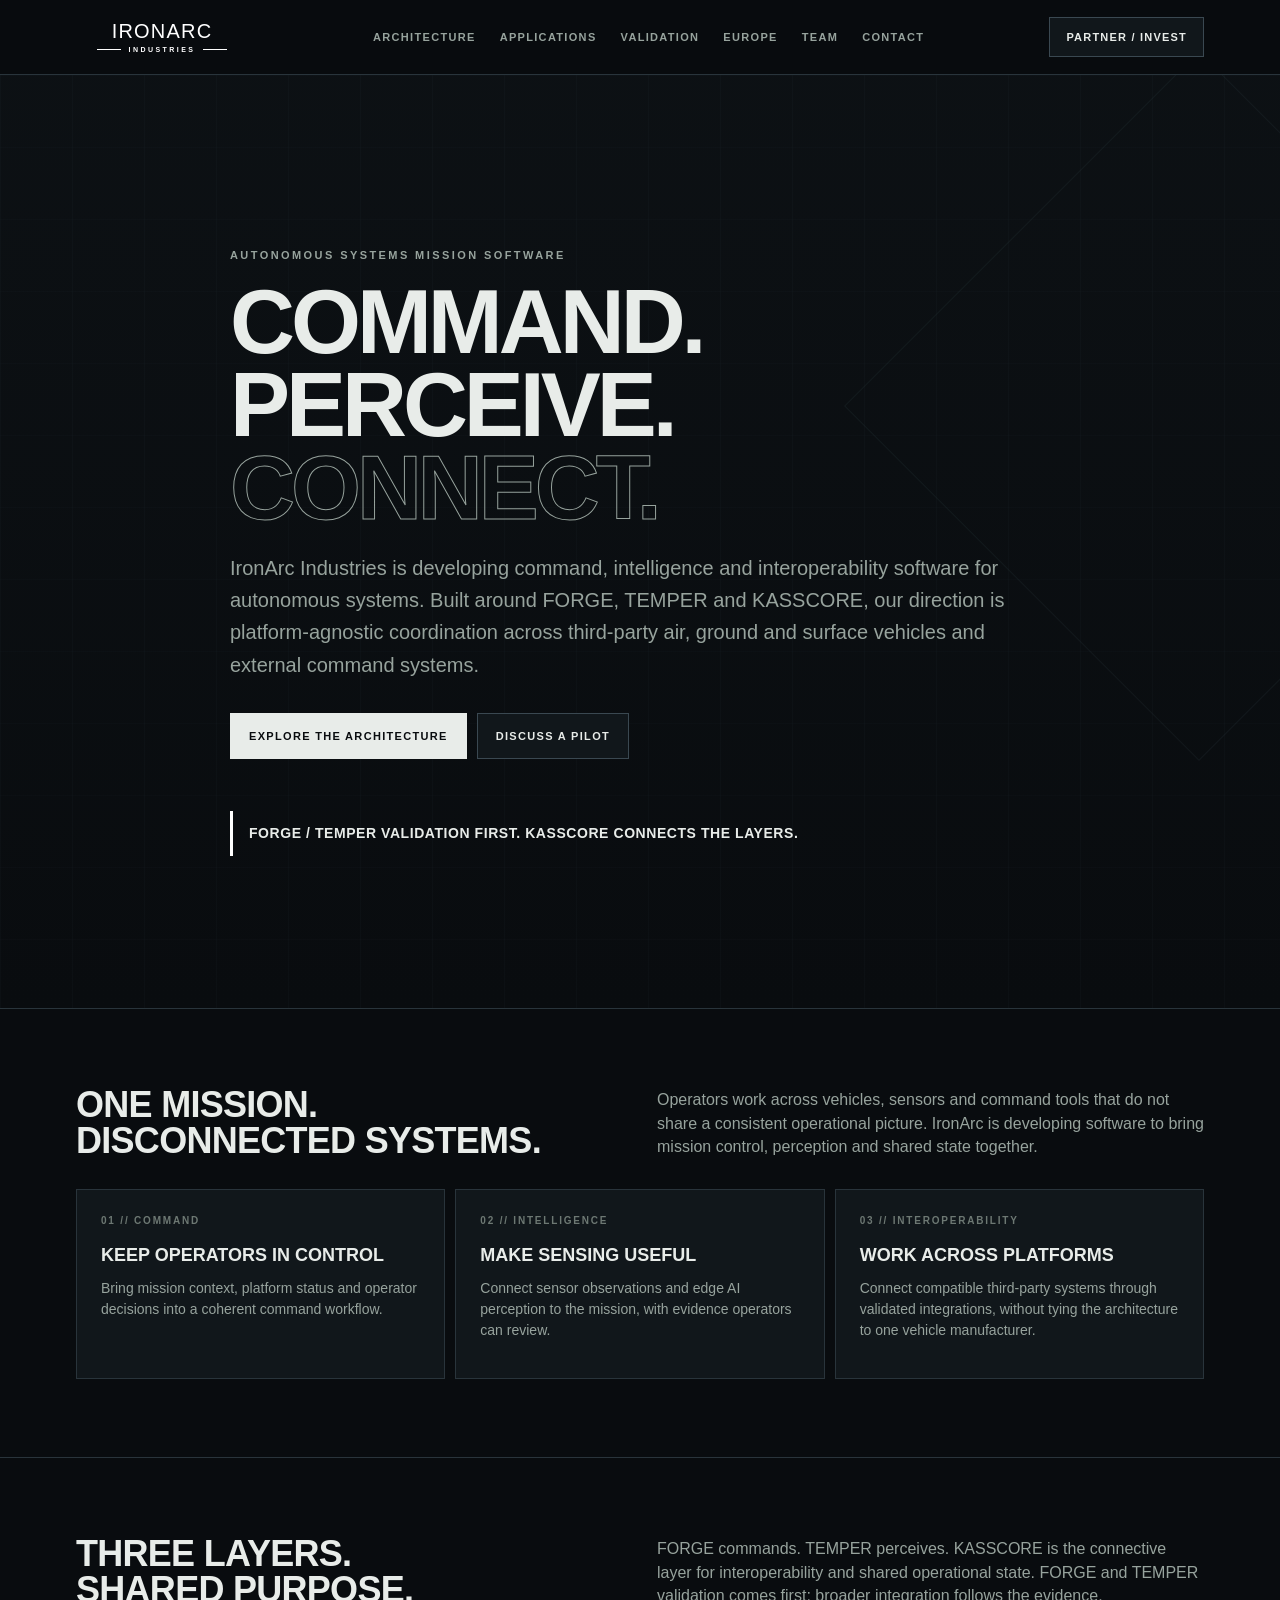
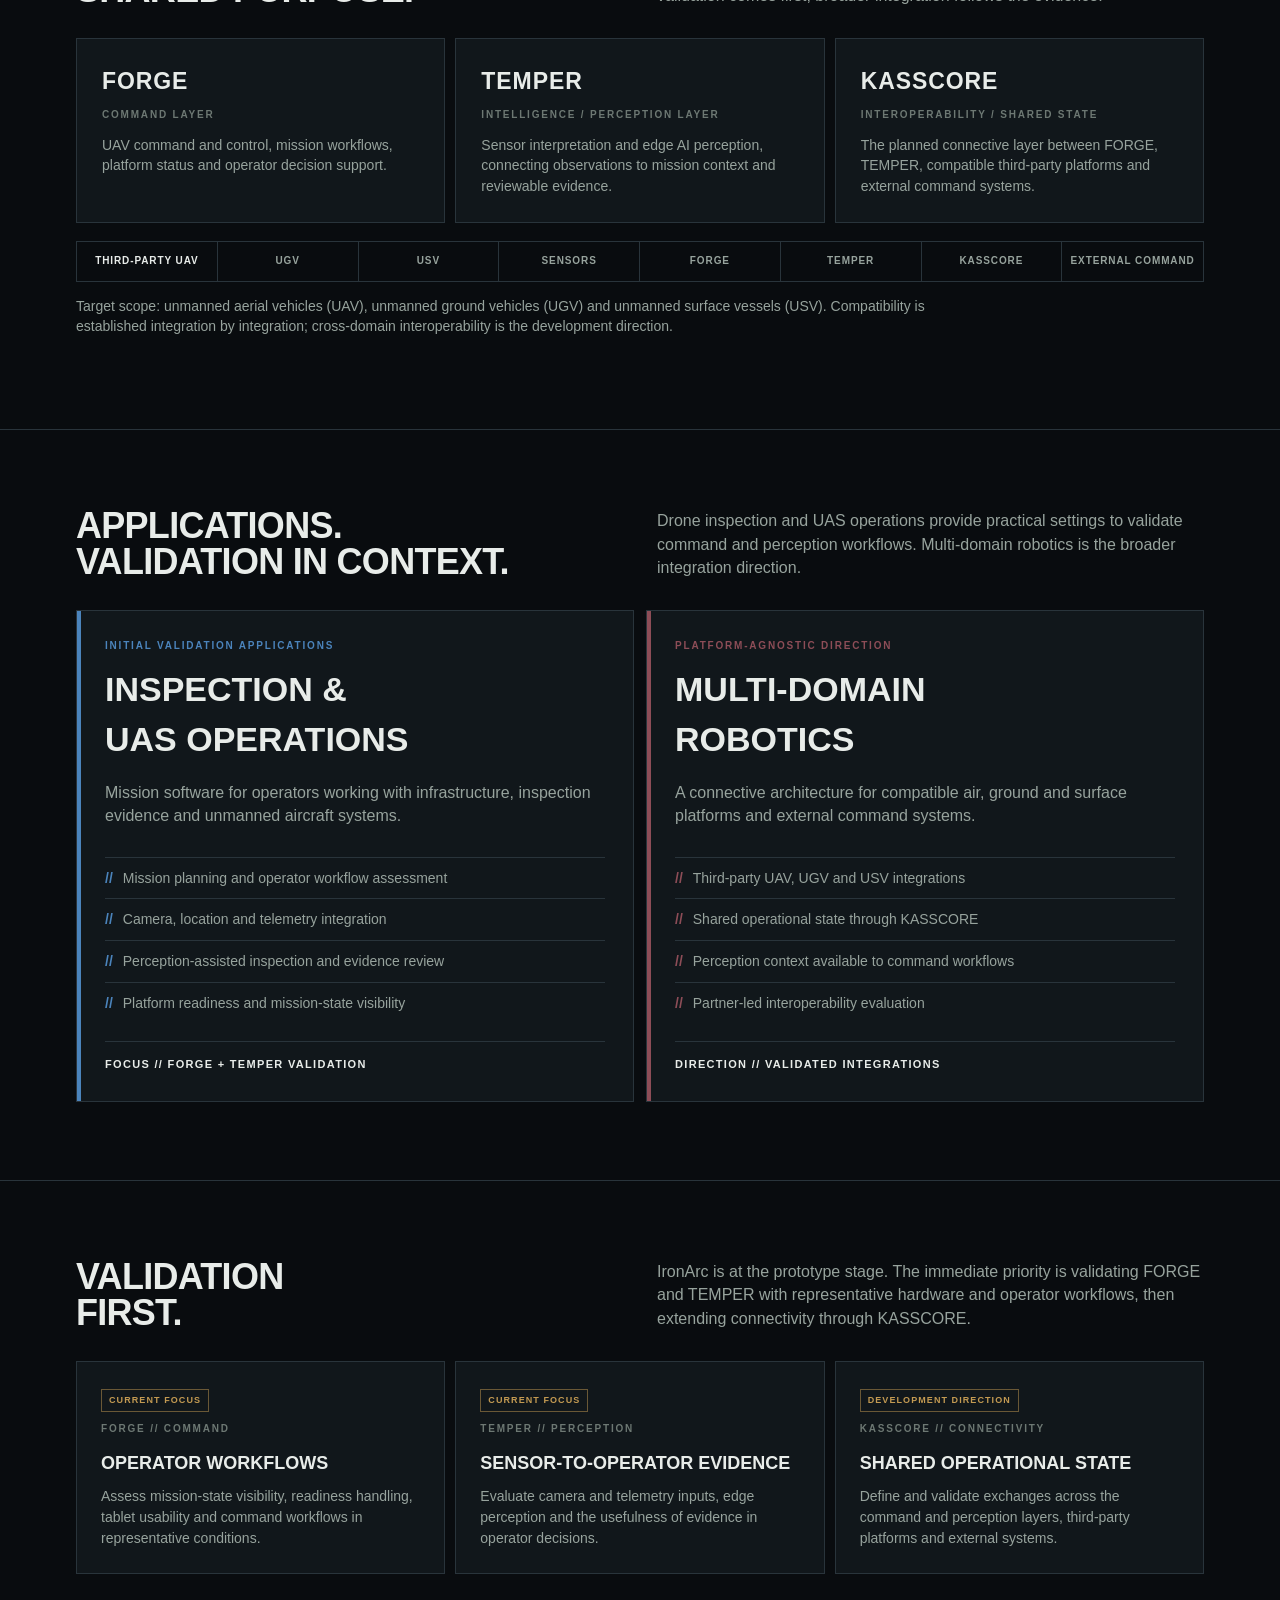
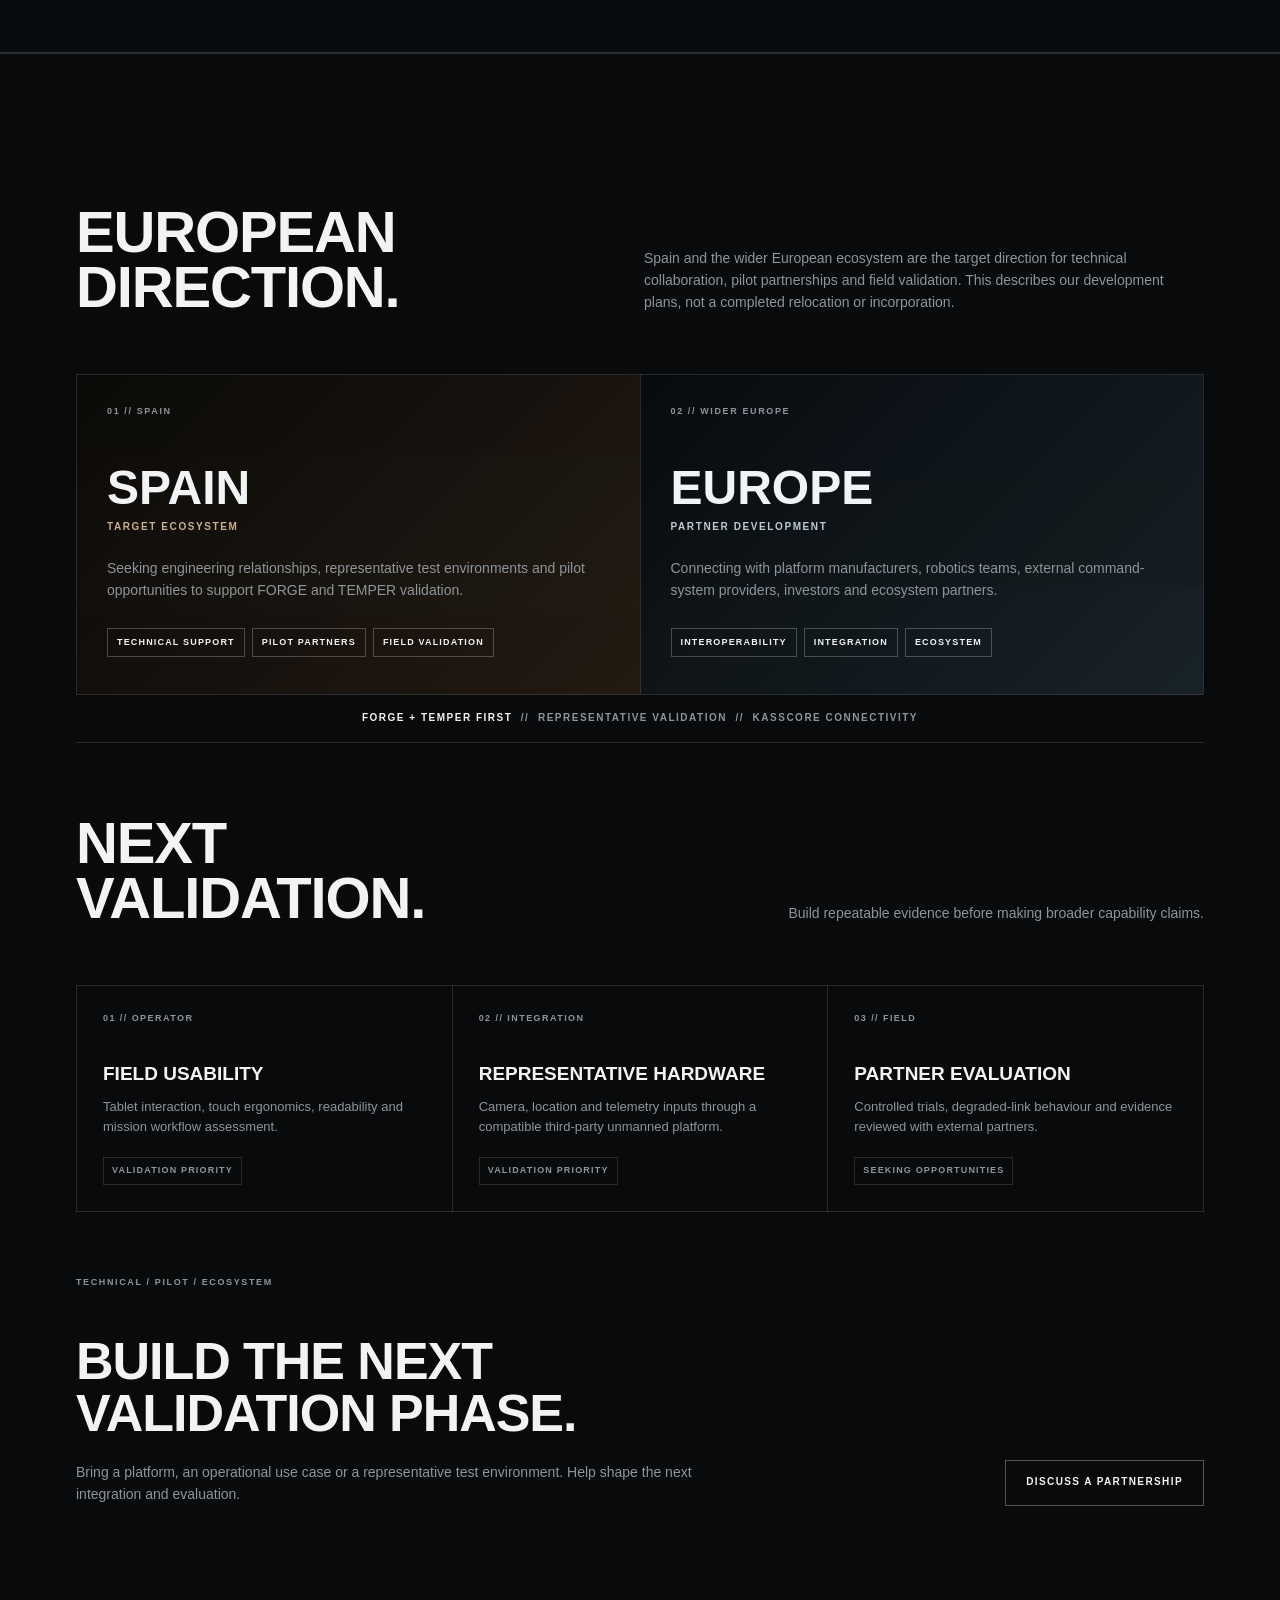
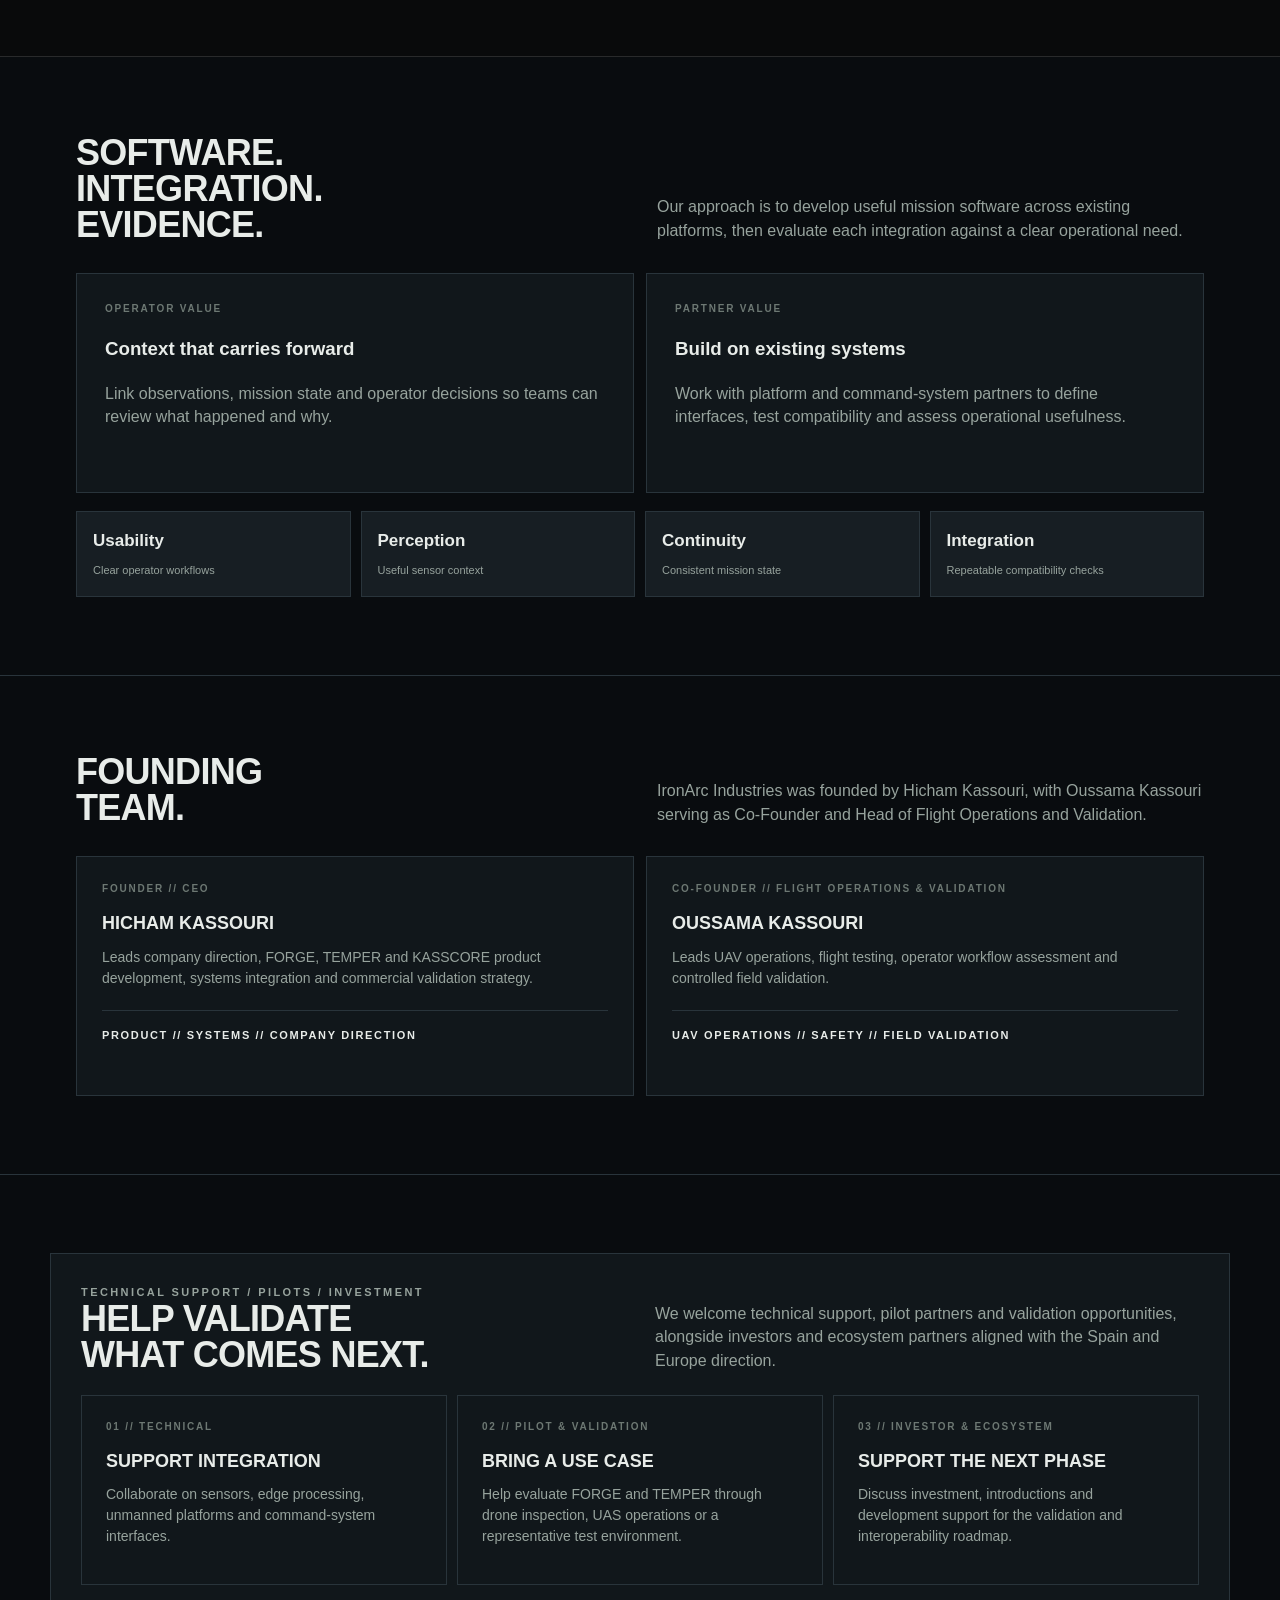
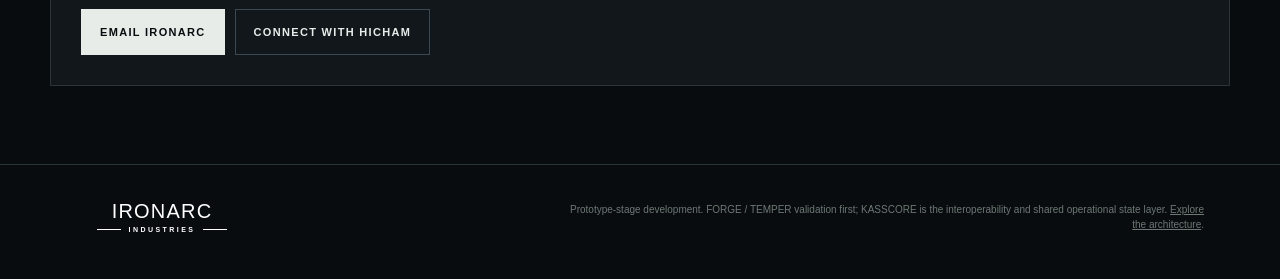
==== index.html @ ee3c4744 "Update architecture messaging and add search metadata" ====
<!DOCTYPE html>
<html lang="en">
<head>
<meta charset="utf-8">
<meta name="viewport" content="width=device-width, initial-scale=1">
<title>IronArc Industries | UAV Command &amp; Control Software</title>
<meta name="description" content="Developing UAV command and control, edge AI perception and interoperability for multi-domain robotics. FORGE and TEMPER validation first, connected by KASSCORE.">
<link rel="canonical" href="https://ironarcindustries.uk/">
<meta name="robots" content="index, follow">
<meta name="theme-color" content="#090C0F">
<link rel="icon" href="/favicon.svg" type="image/svg+xml">
<meta property="og:type" content="website">
<meta property="og:site_name" content="IronArc Industries">
<meta property="og:locale" content="en_GB">
<meta property="og:url" content="https://ironarcindustries.uk/">
<meta property="og:title" content="IronArc Industries | UAV Command &amp; Control Software">
<meta property="og:description" content="Developing UAV command and control, edge AI perception and interoperability for multi-domain robotics. FORGE and TEMPER validation first, connected by KASSCORE.">
<meta name="twitter:card" content="summary">
<meta name="twitter:title" content="IronArc Industries | UAV Command &amp; Control Software">
<meta name="twitter:description" content="Developing UAV command and control, edge AI perception and interoperability for multi-domain robotics. FORGE and TEMPER validation first, connected by KASSCORE.">
<!-- SEARCH CONSOLE: Insert Google's exact google-site-verification meta tag here.
     Alternatively put Google's supplied HTML verification file at the site root. See README.md. -->
<!-- GA4 is intentionally inactive. See analytics.example.js and README.md before enabling. -->
<script type="application/ld+json">
{
  "@context": "https://schema.org",
  "@graph": [
    {
      "@type": "Organization",
      "@id": "https://ironarcindustries.uk/#organization",
      "name": "IronArc Industries",
      "url": "https://ironarcindustries.uk/",
      "email": "contact@ironarcindustries.uk",
      "description": "Developing command, intelligence and interoperability software for autonomous systems."
    },
    {
      "@type": "WebSite",
      "@id": "https://ironarcindustries.uk/#website",
      "url": "https://ironarcindustries.uk/",
      "name": "IronArc Industries",
      "inLanguage": "en-GB",
      "publisher": {
        "@id": "https://ironarcindustries.uk/#organization"
      }
    }
  ]
}</script>
<style>
    :root{
      --bg:#090C0F;
      --surface:#11171B;
      --surface2:#171E23;
      --line:#29343B;
      --line2:#3A4851;
      --text:#E8ECE9;
      --muted:#97A39D;
      --dim:#6D7873;
      --civil:#4B84BC;
      --restricted:#8D4D57;
      --good:#6F9278;
      --watch:#C39A52;
      --max:1180px;
    }
    *{box-sizing:border-box}
    html{scroll-behavior:smooth}
    body{
      margin:0;background:var(--bg);color:var(--text);
      font-family:Arial,Helvetica,sans-serif;line-height:1.48;
      -webkit-font-smoothing:antialiased
    }
    a{color:inherit;text-decoration:none}
    .wrap{max-width:var(--max);margin:0 auto;padding:0 26px}

    .wordmark{display:inline-flex;flex-direction:column;align-items:center;line-height:1;min-width:172px}
    .wm-main{font-family:"Arial Black",Impact,sans-serif;font-size:20px;letter-spacing:.06em;color:#fff}
    .wm-sub{margin-top:5px;display:flex;align-items:center;gap:8px;font-size:7px;font-weight:800;letter-spacing:.35em;color:#fff}
    .wm-sub::before,.wm-sub::after{content:"";width:24px;height:1px;background:#fff}

    header{position:sticky;top:0;z-index:20;background:rgba(9,12,15,.97);border-bottom:1px solid var(--line)}
    .nav{min-height:74px;display:flex;align-items:center;justify-content:space-between;gap:22px}
    .navlinks{display:flex;gap:24px;font-size:11px;font-weight:800;letter-spacing:.12em;color:var(--muted)}
    .navcta{min-height:40px;display:inline-flex;align-items:center;padding:0 16px;border:1px solid var(--line2);background:var(--surface);font-size:11px;font-weight:800;letter-spacing:.11em}

    .hero{
      min-height:700px;display:flex;align-items:center;border-bottom:1px solid var(--line);
      background:
        linear-gradient(90deg,rgba(58,72,81,.07) 1px,transparent 1px),
        linear-gradient(rgba(58,72,81,.05) 1px,transparent 1px),
        linear-gradient(180deg,rgba(17,23,27,.42),rgba(9,12,15,0));
      background-size:72px 72px,72px 72px,auto;
      position:relative;overflow:hidden
    }
    .hero::after{
      content:"";position:absolute;right:-170px;top:80px;width:500px;height:500px;
      border:1px solid rgba(58,72,81,.18);transform:rotate(45deg)
    }
    .hero-inner{position:relative;z-index:1;padding:94px 0 74px}
    .eyebrow{font-size:11px;font-weight:800;letter-spacing:.22em;text-transform:uppercase;color:var(--muted)}
    h1{margin:18px 0 22px;font-family:"Arial Black",Impact,sans-serif;font-size:clamp(50px,7.8vw,90px);line-height:.92;letter-spacing:-.045em;text-transform:uppercase;max-width:1040px}
    h1 .stroke{color:transparent;-webkit-text-stroke:1px var(--muted)}
    .hero-copy{max-width:820px;color:var(--muted);font-size:20px;line-height:1.62}
    .hero-actions{display:flex;gap:10px;flex-wrap:wrap;margin-top:32px}
    .btn{display:inline-flex;align-items:center;justify-content:center;min-height:46px;padding:0 18px;border:1px solid var(--line2);background:var(--surface);font-size:11px;font-weight:800;letter-spacing:.12em}
    .btn.primary{background:var(--text);color:var(--bg);border-color:var(--text)}
    .hero-tag{margin-top:52px;display:inline-block;border-left:3px solid #fff;padding:12px 0 12px 16px;font-size:14px;font-weight:800;letter-spacing:.04em}

    section{padding:78px 0;border-bottom:1px solid var(--line)}
    .section-head{display:grid;grid-template-columns:1fr 1fr;gap:34px;align-items:end;margin-bottom:30px}
    h2{margin:0;font-family:"Arial Black",Impact,sans-serif;font-size:36px;line-height:1;letter-spacing:-.02em;text-transform:uppercase}
    .section-head p{margin:0;color:var(--muted);max-width:580px}
    .grid3{display:grid;grid-template-columns:repeat(3,1fr);gap:10px}
    .card,.panel,.profile,.signal{
      background:var(--surface);border:1px solid var(--line)
    }
    .card{padding:24px;min-height:190px}
    .index{color:var(--dim);font-size:10px;font-weight:800;letter-spacing:.18em;text-transform:uppercase}
    .card h3,.panel h3{margin:13px 0 10px;font-size:18px;text-transform:uppercase}
    .card p,.panel p,.panel li{margin:0;color:var(--muted);font-size:14px}

    .solution{display:grid;grid-template-columns:repeat(3,1fr);gap:10px;margin-bottom:18px}
    .panel{padding:25px;min-height:148px}
    .panel strong{display:block;font-family:"Arial Black",Impact,sans-serif;font-size:23px;letter-spacing:.04em;margin-bottom:10px}
    .chain{display:grid;grid-template-columns:repeat(8,1fr);border:1px solid var(--line)}
    .chain span{padding:12px 8px;border-right:1px solid var(--line);text-align:center;font-size:10px;font-weight:800;letter-spacing:.09em;color:var(--muted)}
    .chain span:last-child{border-right:0}.chain span:first-child{color:var(--text)}

    .profiles{display:grid;grid-template-columns:1fr 1fr;gap:12px}
    .profile{position:relative;overflow:hidden;padding:28px;min-height:350px}
    .profile::before{content:"";position:absolute;left:0;top:0;bottom:0;width:4px;background:var(--profile)}
    .profile.civil{--profile:var(--civil)} .profile.restricted{--profile:var(--restricted)}
    .profile .mini{color:var(--profile);font-size:10px;font-weight:900;letter-spacing:.18em;text-transform:uppercase}
    .profile h3{margin:10px 0 8px;font-family:"Arial Black",Impact,sans-serif;font-size:34px;text-transform:uppercase}
    .profile p{color:var(--muted);min-height:58px}
    .profile ul{list-style:none;padding:0;margin:18px 0 0}
    .profile li{padding:10px 0;border-top:1px solid var(--line);color:var(--muted);font-size:14px}
    .profile li::before{content:"//";color:var(--profile);font-weight:900;margin-right:10px}
    .profile-foot{margin-top:18px;padding-top:14px;border-top:1px solid var(--line);font-size:11px;font-weight:800;letter-spacing:.12em;text-transform:uppercase}

    .proof-grid{display:grid;grid-template-columns:repeat(3,1fr);gap:10px}
    .status{display:inline-block;padding:4px 7px;border:1px solid var(--line2);font-size:9px;font-weight:900;letter-spacing:.12em;text-transform:uppercase;margin-bottom:10px}
    .validated{color:var(--good);border-color:rgba(111,146,120,.5)}
    .building{color:var(--watch);border-color:rgba(195,154,82,.5)}

    .uae{
      display:grid;grid-template-columns:1.2fr .8fr;gap:12px
    }
    .uae .panel{min-height:240px}
    .uae ul{padding-left:18px;margin:12px 0 0}
    .uae li{margin:8px 0}
    .big{font-family:"Arial Black",Impact,sans-serif;font-size:31px;line-height:1.05;text-transform:uppercase;letter-spacing:-.02em}

    .moat{display:grid;grid-template-columns:1fr 1fr;gap:12px}
    .signal{padding:28px;min-height:220px}
    .signal p{color:var(--muted)}
    .metric-row{display:grid;grid-template-columns:repeat(4,1fr);gap:10px;margin-top:18px}
    .metric{border:1px solid var(--line);background:var(--surface2);padding:16px}
    .metric b{display:block;font-size:17px;margin-bottom:4px}
    .metric span{font-size:11px;color:var(--muted)}

    .founder{display:grid;grid-template-columns:1fr 1fr;gap:12px}
    .founder .panel{min-height:240px}
    .quote{font-family:"Arial Black",Impact,sans-serif;font-size:34px;line-height:1.05;text-transform:uppercase;letter-spacing:-.02em}
    .founder-line{margin-top:22px;padding-top:16px;border-top:1px solid var(--line);font-size:11px;font-weight:900;letter-spacing:.15em;text-transform:uppercase}

    .ask{padding:30px;background:var(--surface);border:1px solid var(--line)}
    .ask-top{display:grid;grid-template-columns:1fr 1fr;gap:30px;align-items:end;margin-bottom:22px}
    .ask p{color:var(--muted);margin:0}
    .ask-actions{display:flex;gap:10px;flex-wrap:wrap;margin-top:24px}

    footer{padding:36px 0 46px}
    .footer-grid{display:flex;justify-content:space-between;align-items:flex-end;gap:24px}
    .footer-note{max-width:650px;color:var(--dim);font-size:10px;text-align:right}

    @media(max-width:900px){
      .navlinks{display:none}
      .hero{min-height:auto}
      .hero-inner{padding:72px 0 58px}
      section{padding:58px 0}
      .section-head,.grid3,.solution,.profiles,.proof-grid,.uae,.moat,.founder,.ask-top{grid-template-columns:1fr}
      .chain{grid-template-columns:repeat(2,1fr)}
      .metric-row{grid-template-columns:1fr 1fr}
      .footer-grid{flex-direction:column;align-items:flex-start}
      .footer-note{text-align:left}
    }


  .iai-compact{
    --iai-bg:#090a0b;
    --iai-panel:#0d0f11;
    --iai-line:rgba(255,255,255,.13);
    --iai-line-strong:rgba(255,255,255,.24);
    --iai-text:#f2f3f4;
    --iai-muted:#8e959a;
    --iai-cold:#b9cbd4;
    --iai-warm:#c9b18d;

    background:var(--iai-bg);
    color:var(--iai-text);
    border-top:1px solid var(--iai-line);
    border-bottom:1px solid var(--iai-line);
  }

  .iai-compact *{
    box-sizing:border-box;
  }

  .iai-compact .wrap{
    width:min(1180px,calc(100% - 40px));
    margin:0 auto;
  }

  .iai-compact .section-head{
    display:flex;
    justify-content:space-between;
    align-items:end;
    gap:34px;
    padding:72px 0 30px;
  }

  .iai-compact .section-head h2{
    margin:0;
    font-family:"Arial Black",Impact,sans-serif;
    font-size:clamp(32px,5vw,58px);
    line-height:.95;
    text-transform:uppercase;
  }

  .iai-compact .section-head p{
    max-width:560px;
    margin:0;
    color:var(--iai-muted);
    font-size:14px;
    line-height:1.6;
  }

  .iai-europe-grid{
    display:grid;
    grid-template-columns:1fr 1fr;
    border-top:1px solid var(--iai-line);
    border-left:1px solid var(--iai-line);
  }

  .iai-europe-card{
    position:relative;
    min-height:320px;
    padding:30px;
    overflow:hidden;
    border-right:1px solid var(--iai-line);
    border-bottom:1px solid var(--iai-line);
  }

  .iai-europe-card::after{
    content:"";
    position:absolute;
    inset:0;
    pointer-events:none;
    opacity:.16;
  }

  .iai-europe-card.europe{
    background:
      linear-gradient(
        135deg,
        #080b0d 0%,
        #10171b 55%,
        #172027 100%
      );
  }

  .iai-europe-card.europe::after{
    background:
      linear-gradient(
        180deg,
        rgba(0,112,255,.25) 0 33%,
        rgba(0,0,0,.12) 33% 66%,
        rgba(255,255,255,.18) 66% 100%
      );
    mix-blend-mode:soft-light;
  }

  .iai-europe-card.spain{
    background:
      linear-gradient(
        135deg,
        #0b0a08 0%,
        #17130f 55%,
        #221b12 100%
      );
  }

  .iai-europe-card.spain::after{
    background:
      linear-gradient(
        180deg,
        rgba(170,0,0,.24) 0 25%,
        rgba(230,190,0,.18) 25% 75%,
        rgba(170,0,0,.24) 75% 100%
      );
    mix-blend-mode:soft-light;
  }

  .iai-europe-card > *{
    position:relative;
    z-index:1;
  }

  .iai-eyebrow{
    margin-bottom:46px;
    color:var(--iai-muted);
    font-size:9px;
    font-weight:900;
    letter-spacing:.18em;
    text-transform:uppercase;
  }

  .iai-europe-card h3{
    margin:0 0 8px;
    font-family:"Arial Black",Impact,sans-serif;
    font-size:clamp(30px,4vw,48px);
    line-height:1;
    text-transform:uppercase;
  }

  .iai-role{
    margin-bottom:22px;
    font-size:10px;
    font-weight:900;
    letter-spacing:.16em;
    text-transform:uppercase;
  }

  .europe .iai-role{
    color:var(--iai-cold);
  }

  .spain .iai-role{
    color:var(--iai-warm);
  }

  .iai-europe-card p{
    max-width:490px;
    margin:0;
    color:var(--iai-muted);
    font-size:14px;
    line-height:1.6;
  }

  .iai-tags{
    display:flex;
    flex-wrap:wrap;
    gap:7px;
    margin-top:26px;
  }

  .iai-tags span{
    padding:7px 9px;
    border:1px solid var(--iai-line-strong);
    font-size:9px;
    font-weight:900;
    letter-spacing:.13em;
    text-transform:uppercase;
  }

  .iai-baseline{
    padding:16px 0;
    border-bottom:1px solid var(--iai-line);
    color:var(--iai-muted);
    font-size:10px;
    font-weight:900;
    letter-spacing:.15em;
    text-align:center;
    text-transform:uppercase;
  }

  .iai-baseline strong{
    color:var(--iai-text);
  }

  .iai-validation-grid{
    display:grid;
    grid-template-columns:repeat(3,1fr);
    border-top:1px solid var(--iai-line);
    border-left:1px solid var(--iai-line);
  }

  .iai-validation-card{
    min-height:210px;
    padding:26px;
    border-right:1px solid var(--iai-line);
    border-bottom:1px solid var(--iai-line);
  }

  .iai-validation-index{
    margin-bottom:38px;
    color:var(--iai-muted);
    font-size:9px;
    font-weight:900;
    letter-spacing:.16em;
  }

  .iai-validation-card h3{
    margin:0 0 12px;
    font-family:"Arial Black",Impact,sans-serif;
    font-size:19px;
    line-height:1.15;
    text-transform:uppercase;
  }

  .iai-validation-card p{
    margin:0;
    color:var(--iai-muted);
    font-size:13px;
    line-height:1.55;
  }

  .iai-state{
    display:inline-block;
    margin-top:20px;
    padding:6px 8px;
    border:1px solid var(--iai-line);
    color:var(--iai-muted);
    font-size:9px;
    font-weight:900;
    letter-spacing:.13em;
    text-transform:uppercase;
  }

  .iai-partner{
    display:grid;
    grid-template-columns:1.2fr .8fr;
    gap:46px;
    align-items:end;
    padding:64px 0 72px;
  }

  .iai-partner h2{
    margin:0;
    font-family:"Arial Black",Impact,sans-serif;
    font-size:clamp(30px,4.5vw,52px);
    line-height:1;
    text-transform:uppercase;
  }

  .iai-partner p{
    max-width:670px;
    margin:22px 0 0;
    color:var(--iai-muted);
    font-size:14px;
    line-height:1.6;
  }

  .iai-partner-actions{
    display:flex;
    justify-content:flex-end;
  }

  .iai-partner-btn{
    display:inline-flex;
    min-height:46px;
    align-items:center;
    justify-content:center;
    padding:0 20px;
    border:1px solid rgba(255,255,255,.3);
    color:var(--iai-text);
    text-decoration:none;
    font-size:10px;
    font-weight:900;
    letter-spacing:.14em;
    text-transform:uppercase;
  }

  .iai-partner-btn:hover{
    background:#f2f3f4;
    color:#090a0b;
  }

  @media(max-width:800px){
    .iai-compact .wrap{
      width:calc(100% - 24px);
    }

    .iai-compact .section-head{
      display:block;
      padding-top:54px;
    }

    .iai-compact .section-head p{
      margin-top:16px;
    }

    .iai-europe-grid,
    .iai-validation-grid,
    .iai-partner{
      grid-template-columns:1fr;
    }

    .iai-partner-actions{
      justify-content:flex-start;
    }

    .iai-europe-card{
      min-height:280px;
    }
  }

[id]{scroll-margin-top:100px}
.skip-link{position:absolute;top:-100px;left:16px;z-index:100;padding:12px;background:var(--text);color:var(--bg)}
.skip-link:focus{top:12px}
a:focus-visible{outline:2px solid var(--text);outline-offset:5px}
.solution h3{font-family:"Arial Black",Impact,sans-serif;font-size:23px;letter-spacing:.04em;margin:0 0 10px}
.solution .index{margin-bottom:12px}
.scope-note{color:var(--muted);font-size:14px;max-width:900px}
.footer-note a{text-decoration:underline}
.chain span{overflow-wrap:anywhere}
@media(max-width:900px){
.nav{flex-wrap:wrap;gap:12px;padding-top:14px;padding-bottom:12px}
.navlinks{display:flex;order:3;width:100%;gap:16px;overflow-x:auto;padding:8px 0;font-size:10px}
.navlinks a{flex-shrink:0;padding:4px 0}
[id]{scroll-margin-top:150px}
}
@media(max-width:480px){
.wrap{padding-left:20px;padding-right:20px}
.wordmark{min-width:140px}.wm-main{font-size:18px}
.navcta{padding:0 10px;font-size:9px}
h1{font-size:clamp(42px,12vw,57px)}h2{font-size:30px}.profile h3{font-size:28px}
.hero-copy{font-size:18px}.hero-tag{font-size:12px}
.ask{padding:22px 18px}.metric{padding:12px}.metric b{font-size:16px}
}
@media(max-width:360px){.nav .wordmark{min-width:120px}.navcta{padding:0 7px;font-size:8px}.nav{gap:8px}}
@media(prefers-reduced-motion:reduce){html{scroll-behavior:auto}}
</style>
</head>
<body>
<a class="skip-link" href="#top">Skip to main content</a>
<header><div class="wrap nav">
<a class="wordmark" href="#top"><span class="wm-main">IRONARC</span><span class="wm-sub">INDUSTRIES</span></a>
<nav class="navlinks" aria-label="Main navigation">
<a href="#architecture">ARCHITECTURE</a><a href="#profiles">APPLICATIONS</a><a href="#proof">VALIDATION</a><a href="#europe">EUROPE</a><a href="#team">TEAM</a><a href="#contact">CONTACT</a>
</nav><a class="navcta" href="#contact">PARTNER / INVEST</a>
</div></header>
<main id="top">
<section class="hero" aria-labelledby="hero-title"><div class="wrap hero-inner">
<div class="eyebrow">Autonomous systems mission software</div>
<h1 id="hero-title">COMMAND.<br>PERCEIVE.<br><span class="stroke">CONNECT.</span></h1>
<p class="hero-copy">IronArc Industries is developing command, intelligence and interoperability software for autonomous systems. Built around FORGE, TEMPER and KASSCORE, our direction is platform-agnostic coordination across third-party air, ground and surface vehicles and external command systems.</p>
<div class="hero-actions"><a class="btn primary" href="#architecture">EXPLORE THE ARCHITECTURE</a><a class="btn" href="#contact">DISCUSS A PILOT</a></div>
<div class="hero-tag">FORGE / TEMPER VALIDATION FIRST. KASSCORE CONNECTS THE LAYERS.</div>
</div></section>

<section id="thesis"><div class="wrap">
<div class="section-head"><h2>ONE MISSION.<br>DISCONNECTED SYSTEMS.</h2><p>Operators work across vehicles, sensors and command tools that do not share a consistent operational picture. IronArc is developing software to bring mission control, perception and shared state together.</p></div>
<div class="grid3">
<article class="card"><div class="index">01 // COMMAND</div><h3>Keep operators in control</h3><p>Bring mission context, platform status and operator decisions into a coherent command workflow.</p></article>
<article class="card"><div class="index">02 // INTELLIGENCE</div><h3>Make sensing useful</h3><p>Connect sensor observations and edge AI perception to the mission, with evidence operators can review.</p></article>
<article class="card"><div class="index">03 // INTEROPERABILITY</div><h3>Work across platforms</h3><p>Connect compatible third-party systems through validated integrations, without tying the architecture to one vehicle manufacturer.</p></article>
</div></div></section>

<section id="architecture"><div class="wrap">
<div class="section-head"><h2>THREE LAYERS.<br>SHARED PURPOSE.</h2><p>FORGE commands. TEMPER perceives. KASSCORE is the connective layer for interoperability and shared operational state. FORGE and TEMPER validation comes first; broader integration follows the evidence.</p></div>
<div class="solution">
<article class="panel" id="forge"><h3>FORGE</h3><div class="index">COMMAND LAYER</div><p>UAV command and control, mission workflows, platform status and operator decision support.</p></article>
<article class="panel" id="temper"><h3>TEMPER</h3><div class="index">INTELLIGENCE / PERCEPTION LAYER</div><p>Sensor interpretation and edge AI perception, connecting observations to mission context and reviewable evidence.</p></article>
<article class="panel" id="kasscore"><h3>KASSCORE</h3><div class="index">INTEROPERABILITY / SHARED STATE</div><p>The planned connective layer between FORGE, TEMPER, compatible third-party platforms and external command systems.</p></article>
</div>
<div class="chain" aria-label="Target integration scope"><span>THIRD-PARTY UAV</span><span>UGV</span><span>USV</span><span>SENSORS</span><span>FORGE</span><span>TEMPER</span><span>KASSCORE</span><span>EXTERNAL COMMAND</span></div>
<p class="scope-note">Target scope: unmanned aerial vehicles (UAV), unmanned ground vehicles (UGV) and unmanned surface vessels (USV). Compatibility is established integration by integration; cross-domain interoperability is the development direction.</p>
</div></section>

<section id="profiles"><div class="wrap">
<div class="section-head"><h2>APPLICATIONS.<br>VALIDATION IN CONTEXT.</h2><p>Drone inspection and UAS operations provide practical settings to validate command and perception workflows. Multi-domain robotics is the broader integration direction.</p></div>
<div class="profiles">
<article class="profile civil"><div class="mini">Initial validation applications</div><h3>INSPECTION &amp;<br>UAS OPERATIONS</h3><p>Mission software for operators working with infrastructure, inspection evidence and unmanned aircraft systems.</p><ul><li>Mission planning and operator workflow assessment</li><li>Camera, location and telemetry integration</li><li>Perception-assisted inspection and evidence review</li><li>Platform readiness and mission-state visibility</li></ul><div class="profile-foot">FOCUS // FORGE + TEMPER VALIDATION</div></article>
<article class="profile restricted"><div class="mini">Platform-agnostic direction</div><h3>MULTI-DOMAIN<br>ROBOTICS</h3><p>A connective architecture for compatible air, ground and surface platforms and external command systems.</p><ul><li>Third-party UAV, UGV and USV integrations</li><li>Shared operational state through KASSCORE</li><li>Perception context available to command workflows</li><li>Partner-led interoperability evaluation</li></ul><div class="profile-foot">DIRECTION // VALIDATED INTEGRATIONS</div></article>
</div></div></section>

<section id="proof"><div class="wrap">
<div class="section-head"><h2>VALIDATION<br>FIRST.</h2><p>IronArc is at the prototype stage. The immediate priority is validating FORGE and TEMPER with representative hardware and operator workflows, then extending connectivity through KASSCORE.</p></div>
<div class="proof-grid">
<article class="card"><span class="status building">Current focus</span><div class="index">FORGE // COMMAND</div><h3>Operator workflows</h3><p>Assess mission-state visibility, readiness handling, tablet usability and command workflows in representative conditions.</p></article>
<article class="card"><span class="status building">Current focus</span><div class="index">TEMPER // PERCEPTION</div><h3>Sensor-to-operator evidence</h3><p>Evaluate camera and telemetry inputs, edge perception and the usefulness of evidence in operator decisions.</p></article>
<article class="card"><span class="status building">Development direction</span><div class="index">KASSCORE // CONNECTIVITY</div><h3>Shared operational state</h3><p>Define and validate exchanges across the command and perception layers, third-party platforms and external systems.</p></article>
</div></div></section>

<section id="europe" class="iai-compact"><div class="wrap">
<div class="section-head"><h2>EUROPEAN<br>DIRECTION.</h2><p>Spain and the wider European ecosystem are the target direction for technical collaboration, pilot partnerships and field validation. This describes our development plans, not a completed relocation or incorporation.</p></div>
<div class="iai-europe-grid">
<article class="iai-europe-card spain"><div class="iai-eyebrow">01 // SPAIN</div><h3>Spain</h3><div class="iai-role">Target ecosystem</div><p>Seeking engineering relationships, representative test environments and pilot opportunities to support FORGE and TEMPER validation.</p><div class="iai-tags"><span>Technical support</span><span>Pilot partners</span><span>Field validation</span></div></article>
<article class="iai-europe-card europe"><div class="iai-eyebrow">02 // WIDER EUROPE</div><h3>Europe</h3><div class="iai-role">Partner development</div><p>Connecting with platform manufacturers, robotics teams, external command-system providers, investors and ecosystem partners.</p><div class="iai-tags"><span>Interoperability</span><span>Integration</span><span>Ecosystem</span></div></article>
</div>
<div class="iai-baseline"><strong>FORGE + TEMPER FIRST</strong> &nbsp;//&nbsp; REPRESENTATIVE VALIDATION &nbsp;//&nbsp; KASSCORE CONNECTIVITY</div>
<div class="section-head"><h2>NEXT<br>VALIDATION.</h2><p>Build repeatable evidence before making broader capability claims.</p></div>
<div class="iai-validation-grid">
<article class="iai-validation-card"><div class="iai-validation-index">01 // OPERATOR</div><h3>Field usability</h3><p>Tablet interaction, touch ergonomics, readability and mission workflow assessment.</p><span class="iai-state">Validation priority</span></article>
<article class="iai-validation-card"><div class="iai-validation-index">02 // INTEGRATION</div><h3>Representative hardware</h3><p>Camera, location and telemetry inputs through a compatible third-party unmanned platform.</p><span class="iai-state">Validation priority</span></article>
<article class="iai-validation-card"><div class="iai-validation-index">03 // FIELD</div><h3>Partner evaluation</h3><p>Controlled trials, degraded-link behaviour and evidence reviewed with external partners.</p><span class="iai-state">Seeking opportunities</span></article>
</div>
<div class="iai-partner"><div><div class="iai-eyebrow">TECHNICAL / PILOT / ECOSYSTEM</div><h2>BUILD THE NEXT<br>VALIDATION PHASE.</h2><p>Bring a platform, an operational use case or a representative test environment. Help shape the next integration and evaluation.</p></div><div class="iai-partner-actions"><a class="iai-partner-btn" href="#contact">DISCUSS A PARTNERSHIP</a></div></div>
</div></section>

<section id="approach"><div class="wrap">
<div class="section-head"><h2>SOFTWARE.<br>INTEGRATION.<br>EVIDENCE.</h2><p>Our approach is to develop useful mission software across existing platforms, then evaluate each integration against a clear operational need.</p></div>
<div class="moat"><article class="signal"><div class="index">OPERATOR VALUE</div><h3>Context that carries forward</h3><p>Link observations, mission state and operator decisions so teams can review what happened and why.</p></article><article class="signal"><div class="index">PARTNER VALUE</div><h3>Build on existing systems</h3><p>Work with platform and command-system partners to define interfaces, test compatibility and assess operational usefulness.</p></article></div>
<div class="metric-row" aria-label="Evaluation priorities"><div class="metric"><b>Usability</b><span>Clear operator workflows</span></div><div class="metric"><b>Perception</b><span>Useful sensor context</span></div><div class="metric"><b>Continuity</b><span>Consistent mission state</span></div><div class="metric"><b>Integration</b><span>Repeatable compatibility checks</span></div></div>
</div></section>

<section id="team"><div class="wrap">
<div class="section-head"><h2>FOUNDING<br>TEAM.</h2><p>IronArc Industries was founded by Hicham Kassouri, with Oussama Kassouri serving as Co-Founder and Head of Flight Operations and Validation.</p></div>
<div class="founder">
<article class="panel"><div class="index">FOUNDER // CEO</div><h3>Hicham Kassouri</h3><p>Leads company direction, FORGE, TEMPER and KASSCORE product development, systems integration and commercial validation strategy.</p><div class="founder-line">PRODUCT // SYSTEMS // COMPANY DIRECTION</div></article>
<article class="panel"><div class="index">CO-FOUNDER // FLIGHT OPERATIONS &amp; VALIDATION</div><h3>Oussama Kassouri</h3><p>Leads UAV operations, flight testing, operator workflow assessment and controlled field validation.</p><div class="founder-line">UAV OPERATIONS // SAFETY // FIELD VALIDATION</div></article>
</div></div></section>

<section id="contact"><div class="wrap ask">
<div class="ask-top"><div><div class="eyebrow">Technical support / pilots / investment</div><h2>HELP VALIDATE<br>WHAT COMES NEXT.</h2></div><p>We welcome technical support, pilot partners and validation opportunities, alongside investors and ecosystem partners aligned with the Spain and Europe direction.</p></div>
<div class="grid3">
<article class="card"><div class="index">01 // TECHNICAL</div><h3>Support integration</h3><p>Collaborate on sensors, edge processing, unmanned platforms and command-system interfaces.</p></article>
<article class="card"><div class="index">02 // PILOT &amp; VALIDATION</div><h3>Bring a use case</h3><p>Help evaluate FORGE and TEMPER through drone inspection, UAS operations or a representative test environment.</p></article>
<article class="card"><div class="index">03 // INVESTOR &amp; ECOSYSTEM</div><h3>Support the next phase</h3><p>Discuss investment, introductions and development support for the validation and interoperability roadmap.</p></article>
</div>
<div class="ask-actions"><a class="btn primary" href="mailto:contact@ironarcindustries.uk">EMAIL IRONARC</a><a class="btn" href="https://www.linkedin.com/in/hicham-kaci-kassouri" target="_blank" rel="noopener noreferrer">CONNECT WITH HICHAM</a></div>
</div></section>
</main>
<footer><div class="wrap footer-grid">
<a class="wordmark" href="#top"><span class="wm-main">IRONARC</span><span class="wm-sub">INDUSTRIES</span></a>
<div class="footer-note">Prototype-stage development. FORGE / TEMPER validation first; KASSCORE is the interoperability and shared operational state layer. <a href="#architecture">Explore the architecture</a>.</div>
</div></footer>
</body></html>
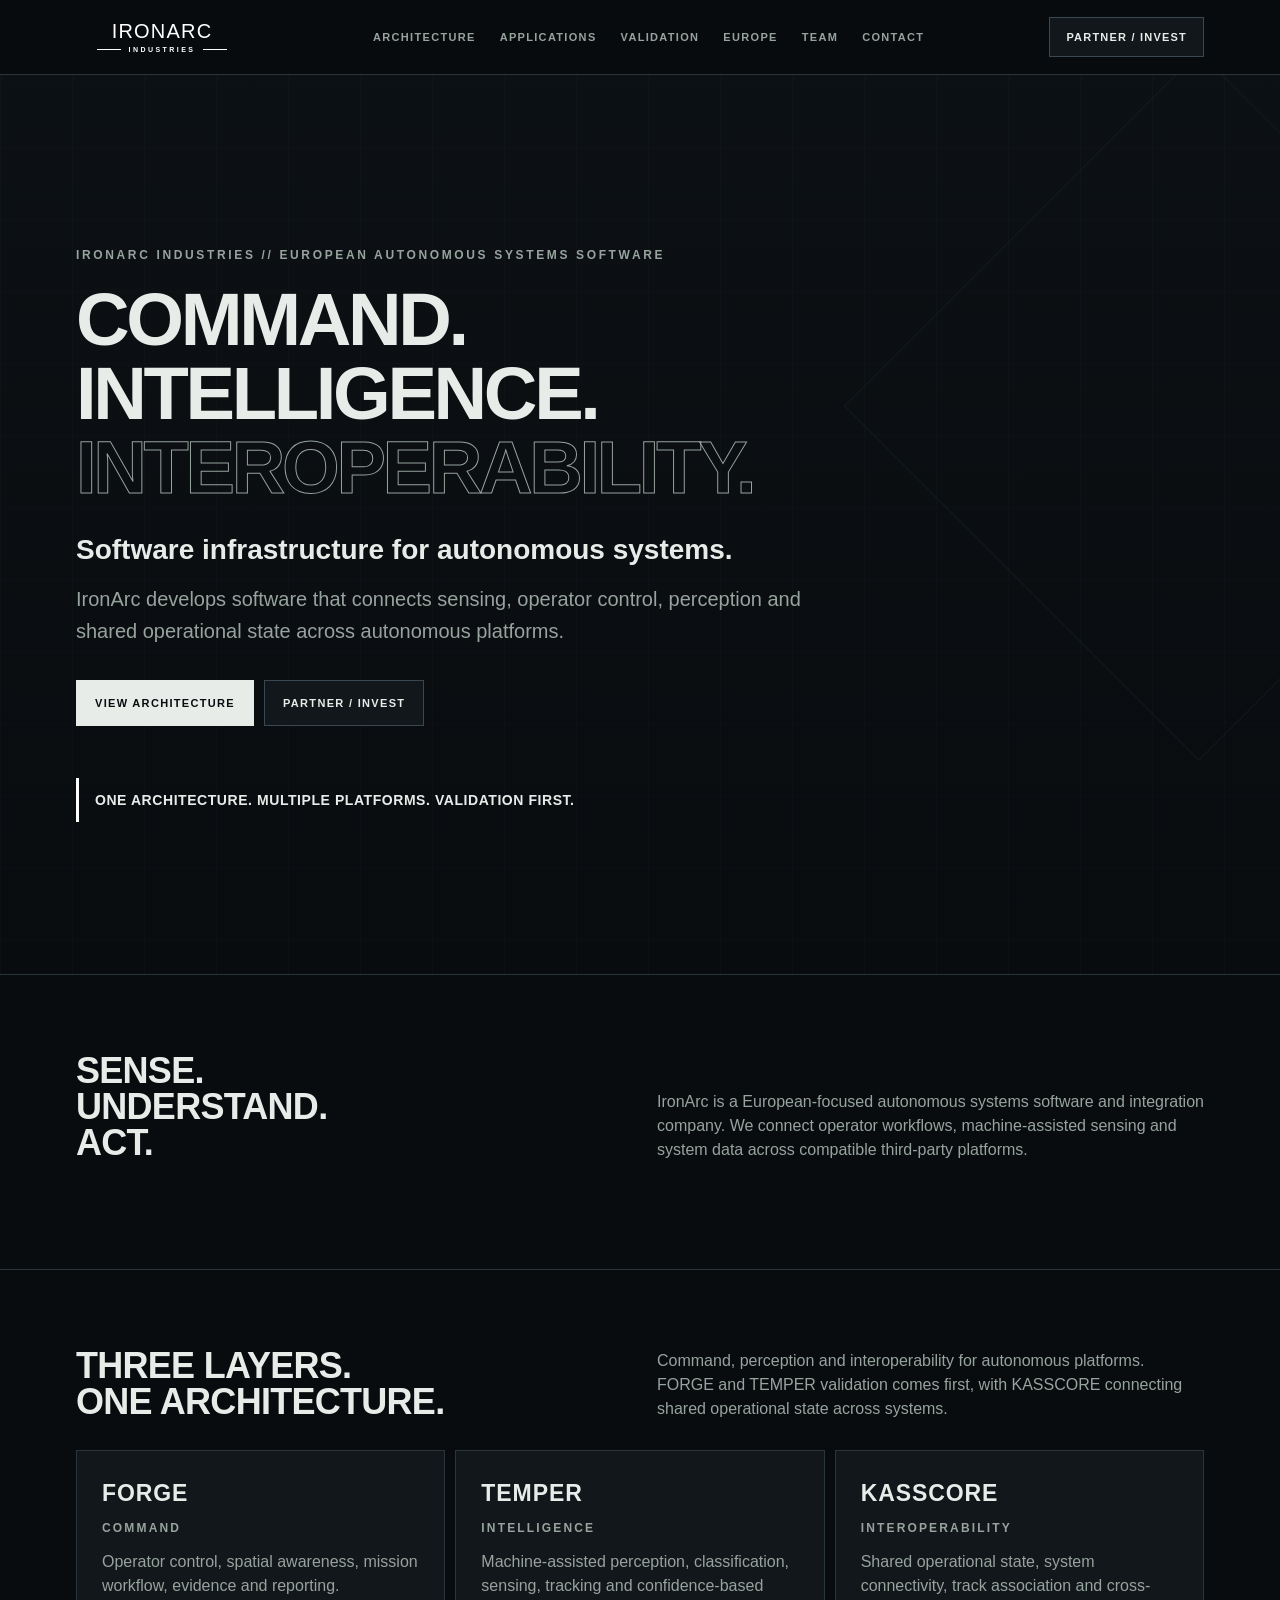
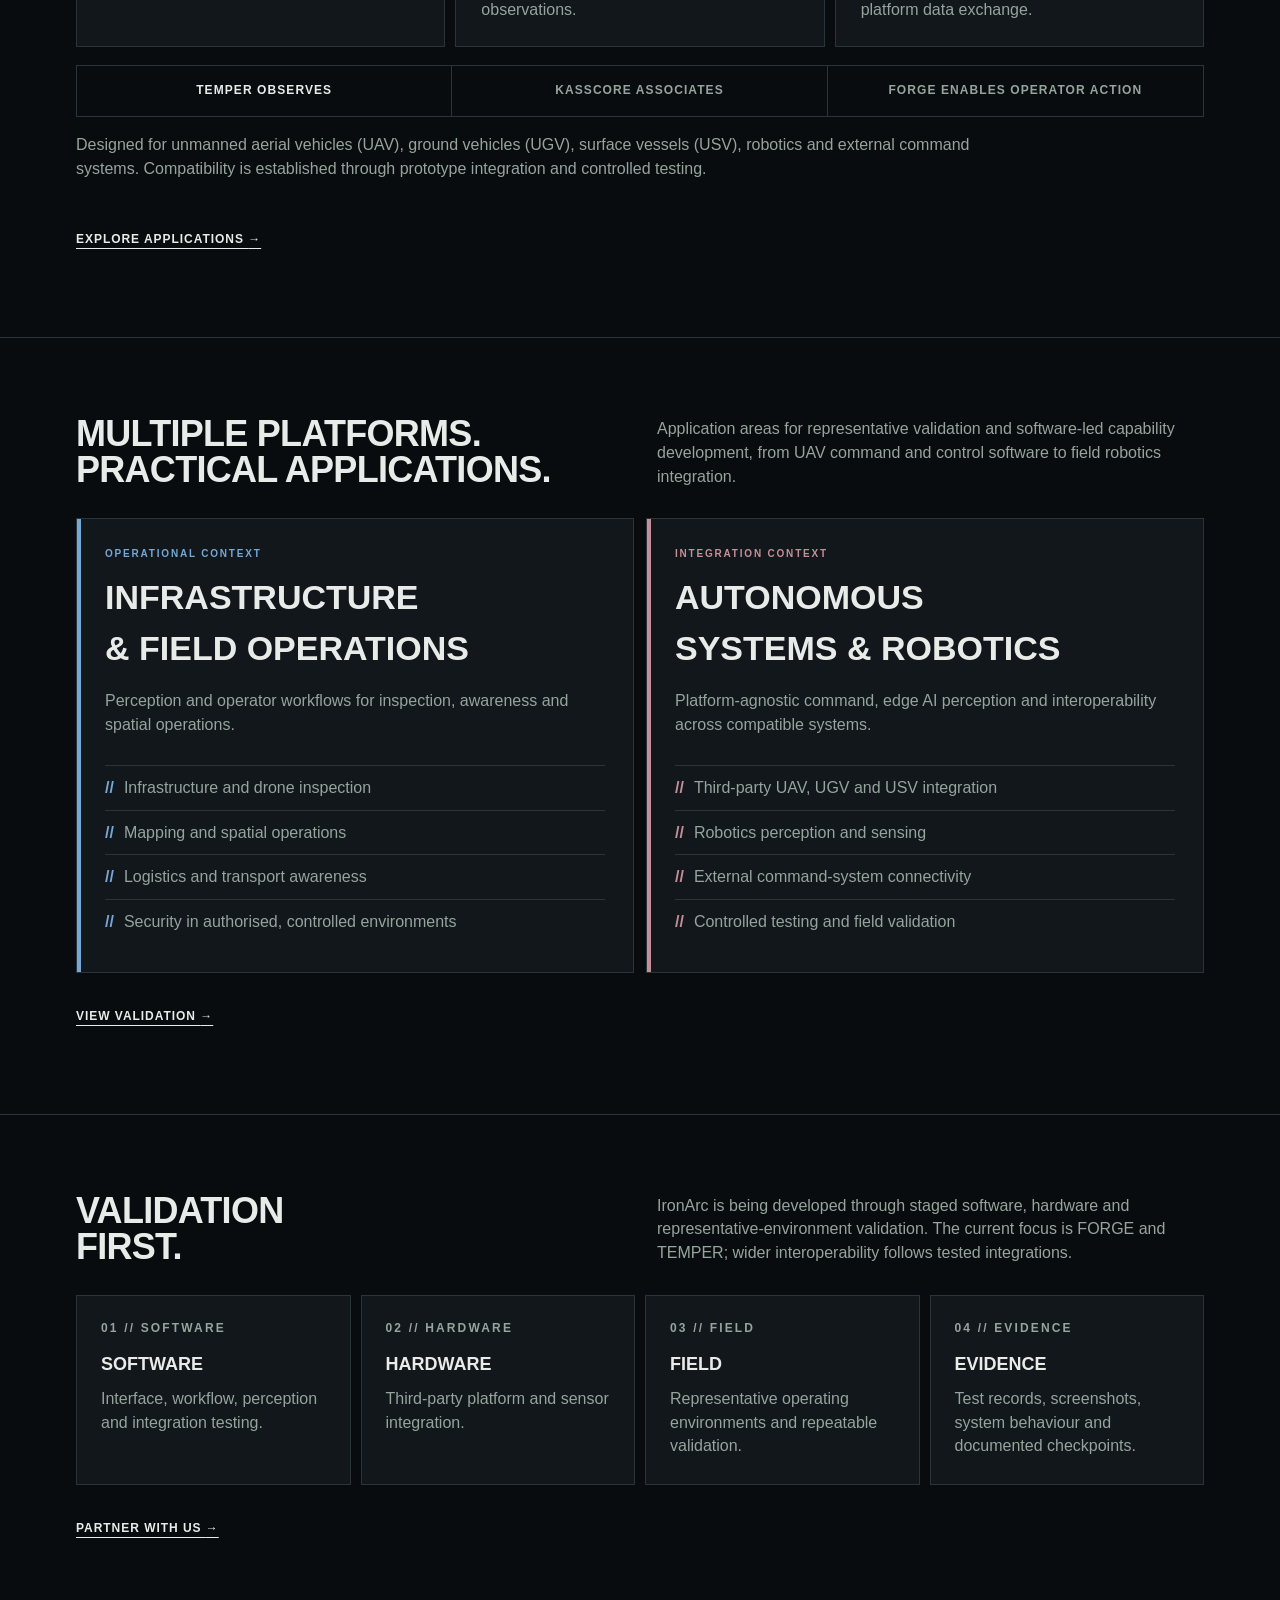
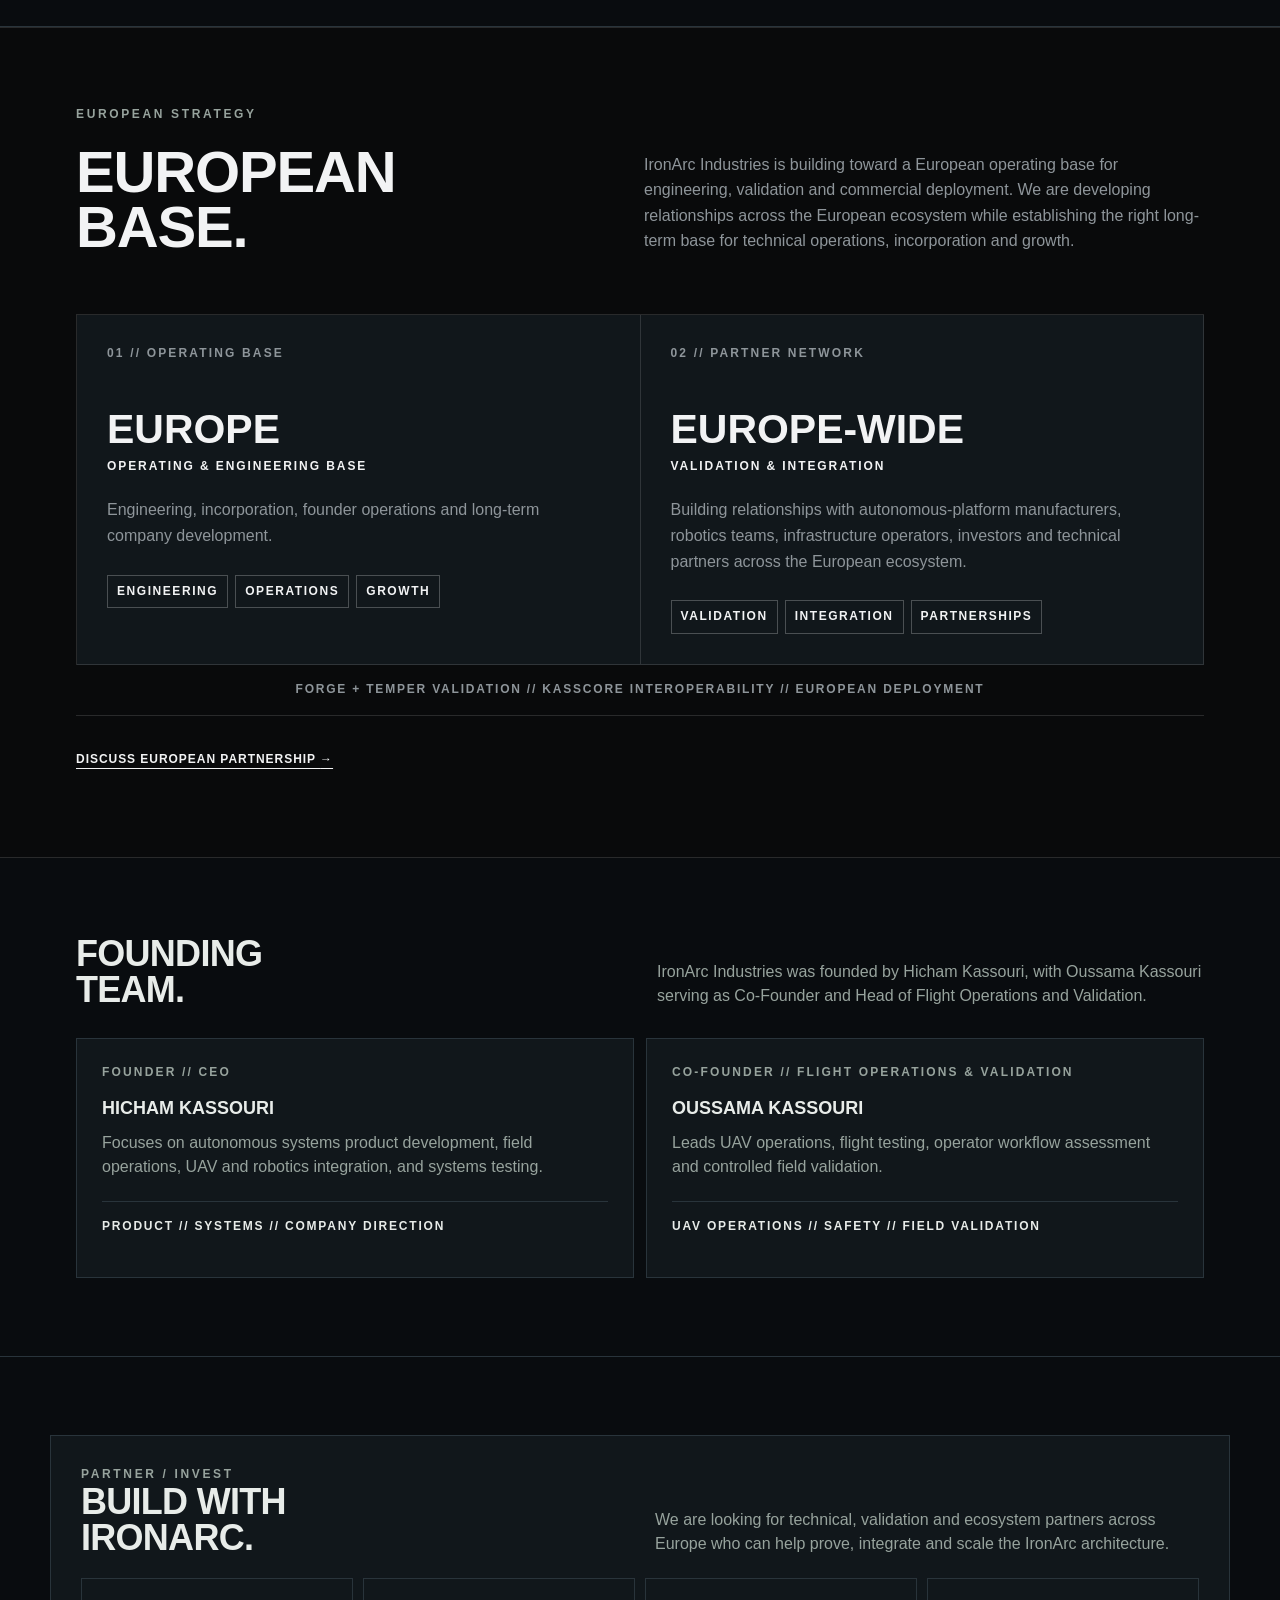
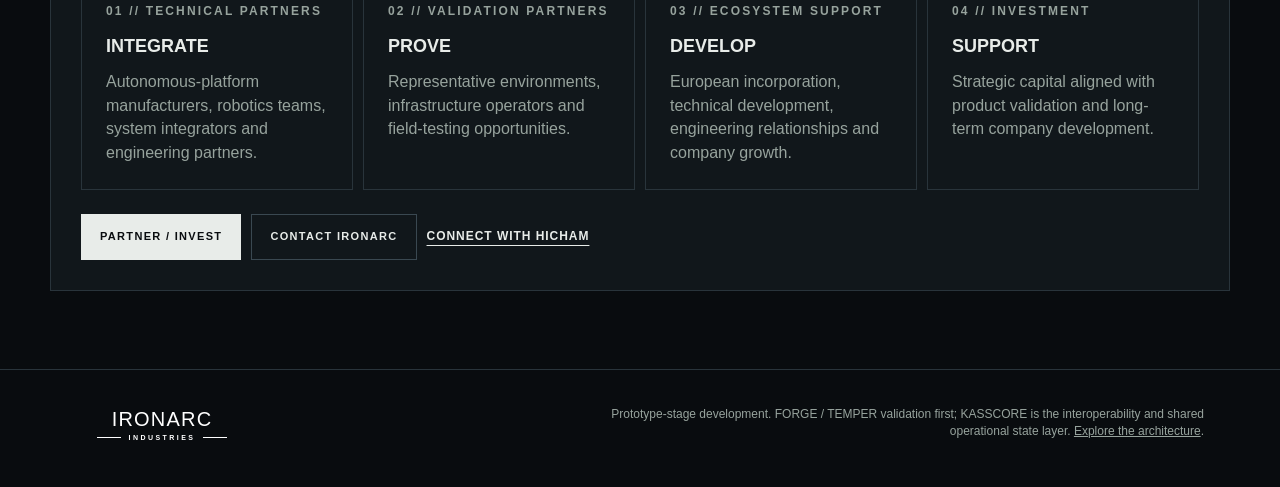
==== commit 5e28d887: "Refine European positioning and responsive public messaging" ====
--- a/index.html
+++ b/index.html
@@ -3,21 +3,23 @@
 <head>
 <meta charset="utf-8">
 <meta name="viewport" content="width=device-width, initial-scale=1">
-<title>IronArc Industries | UAV Command &amp; Control Software</title>
-<meta name="description" content="Developing UAV command and control, edge AI perception and interoperability for multi-domain robotics. FORGE and TEMPER validation first, connected by KASSCORE.">
+<title>IronArc Industries | Autonomous Systems Software</title>
+<meta name="description" content="IronArc Industries develops command, perception and interoperability software for autonomous platforms, robotics and field operations across Europe.">
 <link rel="canonical" href="https://ironarcindustries.uk/">
 <meta name="robots" content="index, follow">
 <meta name="theme-color" content="#090C0F">
 <link rel="icon" href="/favicon.svg" type="image/svg+xml">
+<link rel="apple-touch-icon" href="/apple-touch-icon.png">
+<link rel="manifest" href="/site.webmanifest">
 <meta property="og:type" content="website">
 <meta property="og:site_name" content="IronArc Industries">
 <meta property="og:locale" content="en_GB">
 <meta property="og:url" content="https://ironarcindustries.uk/">
-<meta property="og:title" content="IronArc Industries | UAV Command &amp; Control Software">
-<meta property="og:description" content="Developing UAV command and control, edge AI perception and interoperability for multi-domain robotics. FORGE and TEMPER validation first, connected by KASSCORE.">
+<meta property="og:title" content="IronArc Industries | Autonomous Systems Software">
+<meta property="og:description" content="IronArc Industries develops command, perception and interoperability software for autonomous platforms, robotics and field operations across Europe.">
 <meta name="twitter:card" content="summary">
-<meta name="twitter:title" content="IronArc Industries | UAV Command &amp; Control Software">
-<meta name="twitter:description" content="Developing UAV command and control, edge AI perception and interoperability for multi-domain robotics. FORGE and TEMPER validation first, connected by KASSCORE.">
+<meta name="twitter:title" content="IronArc Industries | Autonomous Systems Software">
+<meta name="twitter:description" content="IronArc Industries develops command, perception and interoperability software for autonomous platforms, robotics and field operations across Europe.">
 <!-- SEARCH CONSOLE: Insert Google's exact google-site-verification meta tag here.
      Alternatively put Google's supplied HTML verification file at the site root. See README.md. -->
 <!-- GA4 is intentionally inactive. See analytics.example.js and README.md before enabling. -->
@@ -31,7 +33,7 @@
       "name": "IronArc Industries",
       "url": "https://ironarcindustries.uk/",
       "email": "contact@ironarcindustries.uk",
-      "description": "Developing command, intelligence and interoperability software for autonomous systems."
+      "description": "IronArc Industries develops command, perception and interoperability software for autonomous systems, robotics and field operations."
     },
     {
       "@type": "WebSite",
@@ -127,7 +129,7 @@
     .profiles{display:grid;grid-template-columns:1fr 1fr;gap:12px}
     .profile{position:relative;overflow:hidden;padding:28px;min-height:350px}
     .profile::before{content:"";position:absolute;left:0;top:0;bottom:0;width:4px;background:var(--profile)}
-    .profile.civil{--profile:var(--civil)} .profile.restricted{--profile:var(--restricted)}
+    .profile.civil{--profile:var(--civil)} .profile.integration{--profile:var(--restricted)}
     .profile .mini{color:var(--profile);font-size:10px;font-weight:900;letter-spacing:.18em;text-transform:uppercase}
     .profile h3{margin:10px 0 8px;font-family:"Arial Black",Impact,sans-serif;font-size:34px;text-transform:uppercase}
     .profile p{color:var(--muted);min-height:58px}
@@ -137,29 +139,27 @@
     .profile-foot{margin-top:18px;padding-top:14px;border-top:1px solid var(--line);font-size:11px;font-weight:800;letter-spacing:.12em;text-transform:uppercase}
 
     .proof-grid{display:grid;grid-template-columns:repeat(3,1fr);gap:10px}
-    .status{display:inline-block;padding:4px 7px;border:1px solid var(--line2);font-size:9px;font-weight:900;letter-spacing:.12em;text-transform:uppercase;margin-bottom:10px}
-    .validated{color:var(--good);border-color:rgba(111,146,120,.5)}
-    .building{color:var(--watch);border-color:rgba(195,154,82,.5)}
-
-    .uae{
-      display:grid;grid-template-columns:1.2fr .8fr;gap:12px
-    }
-    .uae .panel{min-height:240px}
-    .uae ul{padding-left:18px;margin:12px 0 0}
-    .uae li{margin:8px 0}
+
+
+
+
+
+
+
+
     .big{font-family:"Arial Black",Impact,sans-serif;font-size:31px;line-height:1.05;text-transform:uppercase;letter-spacing:-.02em}
 
-    .moat{display:grid;grid-template-columns:1fr 1fr;gap:12px}
-    .signal{padding:28px;min-height:220px}
-    .signal p{color:var(--muted)}
-    .metric-row{display:grid;grid-template-columns:repeat(4,1fr);gap:10px;margin-top:18px}
-    .metric{border:1px solid var(--line);background:var(--surface2);padding:16px}
-    .metric b{display:block;font-size:17px;margin-bottom:4px}
-    .metric span{font-size:11px;color:var(--muted)}
+
+
+
+
+
+
+
 
     .founder{display:grid;grid-template-columns:1fr 1fr;gap:12px}
     .founder .panel{min-height:240px}
-    .quote{font-family:"Arial Black",Impact,sans-serif;font-size:34px;line-height:1.05;text-transform:uppercase;letter-spacing:-.02em}
+
     .founder-line{margin-top:22px;padding-top:16px;border-top:1px solid var(--line);font-size:11px;font-weight:900;letter-spacing:.15em;text-transform:uppercase}
 
     .ask{padding:30px;background:var(--surface);border:1px solid var(--line)}
@@ -178,7 +178,7 @@
       section{padding:58px 0}
       .section-head,.grid3,.solution,.profiles,.proof-grid,.uae,.moat,.founder,.ask-top{grid-template-columns:1fr}
       .chain{grid-template-columns:repeat(2,1fr)}
-      .metric-row{grid-template-columns:1fr 1fr}
+
       .footer-grid{flex-direction:column;align-items:flex-start}
       .footer-note{text-align:left}
     }
@@ -257,47 +257,13 @@
     opacity:.16;
   }
 
-  .iai-europe-card.europe{
-    background:
-      linear-gradient(
-        135deg,
-        #080b0d 0%,
-        #10171b 55%,
-        #172027 100%
-      );
-  }
-
-  .iai-europe-card.europe::after{
-    background:
-      linear-gradient(
-        180deg,
-        rgba(0,112,255,.25) 0 33%,
-        rgba(0,0,0,.12) 33% 66%,
-        rgba(255,255,255,.18) 66% 100%
-      );
-    mix-blend-mode:soft-light;
-  }
-
-  .iai-europe-card.spain{
-    background:
-      linear-gradient(
-        135deg,
-        #0b0a08 0%,
-        #17130f 55%,
-        #221b12 100%
-      );
-  }
-
-  .iai-europe-card.spain::after{
-    background:
-      linear-gradient(
-        180deg,
-        rgba(170,0,0,.24) 0 25%,
-        rgba(230,190,0,.18) 25% 75%,
-        rgba(170,0,0,.24) 75% 100%
-      );
-    mix-blend-mode:soft-light;
-  }
+
+
+
+
+
+
+
 
   .iai-europe-card > *{
     position:relative;
@@ -376,103 +342,29 @@
     color:var(--iai-text);
   }
 
-  .iai-validation-grid{
-    display:grid;
-    grid-template-columns:repeat(3,1fr);
-    border-top:1px solid var(--iai-line);
-    border-left:1px solid var(--iai-line);
-  }
-
-  .iai-validation-card{
-    min-height:210px;
-    padding:26px;
-    border-right:1px solid var(--iai-line);
-    border-bottom:1px solid var(--iai-line);
-  }
-
-  .iai-validation-index{
-    margin-bottom:38px;
-    color:var(--iai-muted);
-    font-size:9px;
-    font-weight:900;
-    letter-spacing:.16em;
-  }
-
-  .iai-validation-card h3{
-    margin:0 0 12px;
-    font-family:"Arial Black",Impact,sans-serif;
-    font-size:19px;
-    line-height:1.15;
-    text-transform:uppercase;
-  }
-
-  .iai-validation-card p{
-    margin:0;
-    color:var(--iai-muted);
-    font-size:13px;
-    line-height:1.55;
-  }
-
-  .iai-state{
-    display:inline-block;
-    margin-top:20px;
-    padding:6px 8px;
-    border:1px solid var(--iai-line);
-    color:var(--iai-muted);
-    font-size:9px;
-    font-weight:900;
-    letter-spacing:.13em;
-    text-transform:uppercase;
-  }
-
-  .iai-partner{
-    display:grid;
-    grid-template-columns:1.2fr .8fr;
-    gap:46px;
-    align-items:end;
-    padding:64px 0 72px;
-  }
-
-  .iai-partner h2{
-    margin:0;
-    font-family:"Arial Black",Impact,sans-serif;
-    font-size:clamp(30px,4.5vw,52px);
-    line-height:1;
-    text-transform:uppercase;
-  }
-
-  .iai-partner p{
-    max-width:670px;
-    margin:22px 0 0;
-    color:var(--iai-muted);
-    font-size:14px;
-    line-height:1.6;
-  }
-
-  .iai-partner-actions{
-    display:flex;
-    justify-content:flex-end;
-  }
-
-  .iai-partner-btn{
-    display:inline-flex;
-    min-height:46px;
-    align-items:center;
-    justify-content:center;
-    padding:0 20px;
-    border:1px solid rgba(255,255,255,.3);
-    color:var(--iai-text);
-    text-decoration:none;
-    font-size:10px;
-    font-weight:900;
-    letter-spacing:.14em;
-    text-transform:uppercase;
-  }
-
-  .iai-partner-btn:hover{
-    background:#f2f3f4;
-    color:#090a0b;
-  }
+
+
+
+
+
+
+
+
+
+
+
+
+
+
+
+
+
+
+
+
+
+
+
 
   @media(max-width:800px){
     .iai-compact .wrap{
@@ -490,13 +382,9 @@
 
     .iai-europe-grid,
     .iai-validation-grid,
-    .iai-partner{
-      grid-template-columns:1fr;
-    }
-
-    .iai-partner-actions{
-      justify-content:flex-start;
-    }
+
+
+
 
     .iai-europe-card{
       min-height:280px;
@@ -528,6 +416,43 @@
 }
 @media(max-width:360px){.nav .wordmark{min-width:120px}.navcta{padding:0 7px;font-size:8px}.nav{gap:8px}}
 @media(prefers-reduced-motion:reduce){html{scroll-behavior:auto}}
+
+/* Readability and responsive refinements; retain the existing visual system. */
+:root{--dim:#97A39D}
+h1{font-size:clamp(28px,5.8vw,78px);line-height:1;letter-spacing:-.045em}
+.hero-lead{font-size:clamp(20px,2.4vw,28px);font-weight:700;margin:24px 0 12px}
+.hero-copy{margin:0;max-width:740px}
+.hero-inner{width:100%;padding-left:26px;padding-right:26px}
+.card p,.panel p,.profile li,.scope-note{font-size:16px}
+.index,.eyebrow,.mini,.founder-line{font-size:12px}
+.four-grid{grid-template-columns:repeat(4,minmax(0,1fr))}
+.architecture-flow{grid-template-columns:repeat(3,minmax(0,1fr))}
+.architecture-flow span{font-size:12px;padding:16px 12px}
+.section-link{display:inline-block;margin-top:24px;font-size:12px;font-weight:800;letter-spacing:.08em;line-height:1.6;text-decoration:underline;text-underline-offset:5px;padding:10px 0}
+.ask-actions .section-link{margin:0;align-self:center}
+.iai-europe-card{background:var(--surface)}
+.iai-compact .section-head{padding:20px 0 30px}
+.iai-compact .section-head p,.iai-europe-card p{font-size:16px}
+.iai-europe-card h3{font-size:clamp(26px,3.2vw,42px);overflow-wrap:normal}
+.footer-note{font-size:12px}
+@media(max-width:1100px){.navlinks{gap:14px;font-size:10px}.four-grid{grid-template-columns:repeat(2,minmax(0,1fr))}}
+@media(max-width:900px){
+.hero-inner{padding:58px 26px}
+.navlinks{display:flex;flex-wrap:wrap;overflow:visible;gap:4px 16px;font-size:11px}
+.navlinks a{padding:8px 0}
+[id]{scroll-margin-top:190px}
+}
+@media(max-width:600px){
+.four-grid,.architecture-flow{grid-template-columns:1fr}
+.architecture-flow span{border-right:0;border-bottom:1px solid var(--line)}
+.architecture-flow span:last-child{border-bottom:0}
+.hero-inner{padding:48px 20px}
+.iai-compact .wrap{width:100%;padding:0 20px}
+.iai-europe-card{padding:24px}
+.navcta{font-size:10px}
+}
+:root{--civil:#76A7D5;--restricted:#C58F99}
+.iai-eyebrow,.iai-tags span,.iai-baseline,.iai-role{font-size:12px}
 </style>
 </head>
 <body>
@@ -540,84 +465,74 @@
 </div></header>
 <main id="top">
 <section class="hero" aria-labelledby="hero-title"><div class="wrap hero-inner">
-<div class="eyebrow">Autonomous systems mission software</div>
-<h1 id="hero-title">COMMAND.<br>PERCEIVE.<br><span class="stroke">CONNECT.</span></h1>
-<p class="hero-copy">IronArc Industries is developing command, intelligence and interoperability software for autonomous systems. Built around FORGE, TEMPER and KASSCORE, our direction is platform-agnostic coordination across third-party air, ground and surface vehicles and external command systems.</p>
-<div class="hero-actions"><a class="btn primary" href="#architecture">EXPLORE THE ARCHITECTURE</a><a class="btn" href="#contact">DISCUSS A PILOT</a></div>
-<div class="hero-tag">FORGE / TEMPER VALIDATION FIRST. KASSCORE CONNECTS THE LAYERS.</div>
+<div class="eyebrow">IronArc Industries // European autonomous systems software</div>
+<h1 id="hero-title">COMMAND.<br>INTELLIGENCE.<br><span class="stroke">INTEROPERABILITY.</span></h1>
+<p class="hero-lead">Software infrastructure for autonomous systems.</p><p class="hero-copy">IronArc develops software that connects sensing, operator control, perception and shared operational state across autonomous platforms.</p>
+<div class="hero-actions"><a class="btn primary" href="#architecture">VIEW ARCHITECTURE</a><a class="btn" href="#contact">PARTNER / INVEST</a></div>
+<div class="hero-tag">ONE ARCHITECTURE. MULTIPLE PLATFORMS. VALIDATION FIRST.</div>
 </div></section>
 
-<section id="thesis"><div class="wrap">
-<div class="section-head"><h2>ONE MISSION.<br>DISCONNECTED SYSTEMS.</h2><p>Operators work across vehicles, sensors and command tools that do not share a consistent operational picture. IronArc is developing software to bring mission control, perception and shared state together.</p></div>
-<div class="grid3">
-<article class="card"><div class="index">01 // COMMAND</div><h3>Keep operators in control</h3><p>Bring mission context, platform status and operator decisions into a coherent command workflow.</p></article>
-<article class="card"><div class="index">02 // INTELLIGENCE</div><h3>Make sensing useful</h3><p>Connect sensor observations and edge AI perception to the mission, with evidence operators can review.</p></article>
-<article class="card"><div class="index">03 // INTEROPERABILITY</div><h3>Work across platforms</h3><p>Connect compatible third-party systems through validated integrations, without tying the architecture to one vehicle manufacturer.</p></article>
-</div></div></section>
+<section id="thesis"><div class="wrap"><div class="section-head"><h2>SENSE.<br>UNDERSTAND.<br>ACT.</h2><p>IronArc is a European-focused autonomous systems software and integration company. We connect operator workflows, machine-assisted sensing and system data across compatible third-party platforms.</p></div></div></section>
 
 <section id="architecture"><div class="wrap">
-<div class="section-head"><h2>THREE LAYERS.<br>SHARED PURPOSE.</h2><p>FORGE commands. TEMPER perceives. KASSCORE is the connective layer for interoperability and shared operational state. FORGE and TEMPER validation comes first; broader integration follows the evidence.</p></div>
+<div class="section-head"><h2>THREE LAYERS.<br>ONE ARCHITECTURE.</h2><p>Command, perception and interoperability for autonomous platforms. FORGE and TEMPER validation comes first, with KASSCORE connecting shared operational state across systems.</p></div>
 <div class="solution">
-<article class="panel" id="forge"><h3>FORGE</h3><div class="index">COMMAND LAYER</div><p>UAV command and control, mission workflows, platform status and operator decision support.</p></article>
-<article class="panel" id="temper"><h3>TEMPER</h3><div class="index">INTELLIGENCE / PERCEPTION LAYER</div><p>Sensor interpretation and edge AI perception, connecting observations to mission context and reviewable evidence.</p></article>
-<article class="panel" id="kasscore"><h3>KASSCORE</h3><div class="index">INTEROPERABILITY / SHARED STATE</div><p>The planned connective layer between FORGE, TEMPER, compatible third-party platforms and external command systems.</p></article>
+<article class="panel" id="forge"><h3>FORGE</h3><div class="index">COMMAND</div><p>Operator control, spatial awareness, mission workflow, evidence and reporting.</p></article>
+<article class="panel" id="temper"><h3>TEMPER</h3><div class="index">INTELLIGENCE</div><p>Machine-assisted perception, classification, sensing, tracking and confidence-based observations.</p></article>
+<article class="panel" id="kasscore"><h3>KASSCORE</h3><div class="index">INTEROPERABILITY</div><p>Shared operational state, system connectivity, track association and cross-platform data exchange.</p></article>
 </div>
-<div class="chain" aria-label="Target integration scope"><span>THIRD-PARTY UAV</span><span>UGV</span><span>USV</span><span>SENSORS</span><span>FORGE</span><span>TEMPER</span><span>KASSCORE</span><span>EXTERNAL COMMAND</span></div>
-<p class="scope-note">Target scope: unmanned aerial vehicles (UAV), unmanned ground vehicles (UGV) and unmanned surface vessels (USV). Compatibility is established integration by integration; cross-domain interoperability is the development direction.</p>
+<div class="chain architecture-flow"><span>TEMPER OBSERVES</span><span>KASSCORE ASSOCIATES</span><span>FORGE ENABLES OPERATOR ACTION</span></div>
+<p class="scope-note">Designed for unmanned aerial vehicles (UAV), ground vehicles (UGV), surface vessels (USV), robotics and external command systems. Compatibility is established through prototype integration and controlled testing.</p>
+<a class="section-link" href="#profiles">EXPLORE APPLICATIONS <span aria-hidden="true">→</span></a>
 </div></section>
 
 <section id="profiles"><div class="wrap">
-<div class="section-head"><h2>APPLICATIONS.<br>VALIDATION IN CONTEXT.</h2><p>Drone inspection and UAS operations provide practical settings to validate command and perception workflows. Multi-domain robotics is the broader integration direction.</p></div>
+<div class="section-head"><h2>MULTIPLE PLATFORMS.<br>PRACTICAL APPLICATIONS.</h2><p>Application areas for representative validation and software-led capability development, from UAV command and control software to field robotics integration.</p></div>
 <div class="profiles">
-<article class="profile civil"><div class="mini">Initial validation applications</div><h3>INSPECTION &amp;<br>UAS OPERATIONS</h3><p>Mission software for operators working with infrastructure, inspection evidence and unmanned aircraft systems.</p><ul><li>Mission planning and operator workflow assessment</li><li>Camera, location and telemetry integration</li><li>Perception-assisted inspection and evidence review</li><li>Platform readiness and mission-state visibility</li></ul><div class="profile-foot">FOCUS // FORGE + TEMPER VALIDATION</div></article>
-<article class="profile restricted"><div class="mini">Platform-agnostic direction</div><h3>MULTI-DOMAIN<br>ROBOTICS</h3><p>A connective architecture for compatible air, ground and surface platforms and external command systems.</p><ul><li>Third-party UAV, UGV and USV integrations</li><li>Shared operational state through KASSCORE</li><li>Perception context available to command workflows</li><li>Partner-led interoperability evaluation</li></ul><div class="profile-foot">DIRECTION // VALIDATED INTEGRATIONS</div></article>
-</div></div></section>
+<article class="profile civil"><div class="mini">Operational context</div><h3>INFRASTRUCTURE<br>&amp; FIELD OPERATIONS</h3><p>Perception and operator workflows for inspection, awareness and spatial operations.</p><ul><li>Infrastructure and drone inspection</li><li>Mapping and spatial operations</li><li>Logistics and transport awareness</li><li>Security in authorised, controlled environments</li></ul></article>
+<article class="profile integration"><div class="mini">Integration context</div><h3>AUTONOMOUS<br>SYSTEMS &amp; ROBOTICS</h3><p>Platform-agnostic command, edge AI perception and interoperability across compatible systems.</p><ul><li>Third-party UAV, UGV and USV integration</li><li>Robotics perception and sensing</li><li>External command-system connectivity</li><li>Controlled testing and field validation</li></ul></article>
+</div><a class="section-link" href="#proof">VIEW VALIDATION <span aria-hidden="true">→</span></a>
+</div></section>
 
 <section id="proof"><div class="wrap">
-<div class="section-head"><h2>VALIDATION<br>FIRST.</h2><p>IronArc is at the prototype stage. The immediate priority is validating FORGE and TEMPER with representative hardware and operator workflows, then extending connectivity through KASSCORE.</p></div>
-<div class="proof-grid">
-<article class="card"><span class="status building">Current focus</span><div class="index">FORGE // COMMAND</div><h3>Operator workflows</h3><p>Assess mission-state visibility, readiness handling, tablet usability and command workflows in representative conditions.</p></article>
-<article class="card"><span class="status building">Current focus</span><div class="index">TEMPER // PERCEPTION</div><h3>Sensor-to-operator evidence</h3><p>Evaluate camera and telemetry inputs, edge perception and the usefulness of evidence in operator decisions.</p></article>
-<article class="card"><span class="status building">Development direction</span><div class="index">KASSCORE // CONNECTIVITY</div><h3>Shared operational state</h3><p>Define and validate exchanges across the command and perception layers, third-party platforms and external systems.</p></article>
-</div></div></section>
+<div class="section-head"><h2>VALIDATION<br>FIRST.</h2><p>IronArc is being developed through staged software, hardware and representative-environment validation. The current focus is FORGE and TEMPER; wider interoperability follows tested integrations.</p></div>
+<div class="proof-grid four-grid">
+<article class="card"><div class="index">01 // SOFTWARE</div><h3>Software</h3><p>Interface, workflow, perception and integration testing.</p></article>
+<article class="card"><div class="index">02 // HARDWARE</div><h3>Hardware</h3><p>Third-party platform and sensor integration.</p></article>
+<article class="card"><div class="index">03 // FIELD</div><h3>Field</h3><p>Representative operating environments and repeatable validation.</p></article>
+<article class="card"><div class="index">04 // EVIDENCE</div><h3>Evidence</h3><p>Test records, screenshots, system behaviour and documented checkpoints.</p></article>
+</div><a class="section-link" href="#contact">PARTNER WITH US <span aria-hidden="true">→</span></a>
+</div></section>
 
 <section id="europe" class="iai-compact"><div class="wrap">
-<div class="section-head"><h2>EUROPEAN<br>DIRECTION.</h2><p>Spain and the wider European ecosystem are the target direction for technical collaboration, pilot partnerships and field validation. This describes our development plans, not a completed relocation or incorporation.</p></div>
+<div class="eyebrow">EUROPEAN STRATEGY</div>
+<div class="section-head"><h2>EUROPEAN<br>BASE.</h2><p>IronArc Industries is building toward a European operating base for engineering, validation and commercial deployment. We are developing relationships across the European ecosystem while establishing the right long-term base for technical operations, incorporation and growth.</p></div>
 <div class="iai-europe-grid">
-<article class="iai-europe-card spain"><div class="iai-eyebrow">01 // SPAIN</div><h3>Spain</h3><div class="iai-role">Target ecosystem</div><p>Seeking engineering relationships, representative test environments and pilot opportunities to support FORGE and TEMPER validation.</p><div class="iai-tags"><span>Technical support</span><span>Pilot partners</span><span>Field validation</span></div></article>
-<article class="iai-europe-card europe"><div class="iai-eyebrow">02 // WIDER EUROPE</div><h3>Europe</h3><div class="iai-role">Partner development</div><p>Connecting with platform manufacturers, robotics teams, external command-system providers, investors and ecosystem partners.</p><div class="iai-tags"><span>Interoperability</span><span>Integration</span><span>Ecosystem</span></div></article>
+<article class="iai-europe-card"><div class="iai-eyebrow">01 // OPERATING BASE</div><h3>EUROPE</h3><div class="iai-role">Operating &amp; Engineering Base</div><p>Engineering, incorporation, founder operations and long-term company development.</p><div class="iai-tags"><span>ENGINEERING</span><span>OPERATIONS</span><span>GROWTH</span></div></article>
+<article class="iai-europe-card"><div class="iai-eyebrow">02 // PARTNER NETWORK</div><h3>EUROPE-WIDE</h3><div class="iai-role">Validation &amp; Integration</div><p>Building relationships with autonomous-platform manufacturers, robotics teams, infrastructure operators, investors and technical partners across the European ecosystem.</p><div class="iai-tags"><span>VALIDATION</span><span>INTEGRATION</span><span>PARTNERSHIPS</span></div></article>
 </div>
-<div class="iai-baseline"><strong>FORGE + TEMPER FIRST</strong> &nbsp;//&nbsp; REPRESENTATIVE VALIDATION &nbsp;//&nbsp; KASSCORE CONNECTIVITY</div>
-<div class="section-head"><h2>NEXT<br>VALIDATION.</h2><p>Build repeatable evidence before making broader capability claims.</p></div>
-<div class="iai-validation-grid">
-<article class="iai-validation-card"><div class="iai-validation-index">01 // OPERATOR</div><h3>Field usability</h3><p>Tablet interaction, touch ergonomics, readability and mission workflow assessment.</p><span class="iai-state">Validation priority</span></article>
-<article class="iai-validation-card"><div class="iai-validation-index">02 // INTEGRATION</div><h3>Representative hardware</h3><p>Camera, location and telemetry inputs through a compatible third-party unmanned platform.</p><span class="iai-state">Validation priority</span></article>
-<article class="iai-validation-card"><div class="iai-validation-index">03 // FIELD</div><h3>Partner evaluation</h3><p>Controlled trials, degraded-link behaviour and evidence reviewed with external partners.</p><span class="iai-state">Seeking opportunities</span></article>
-</div>
-<div class="iai-partner"><div><div class="iai-eyebrow">TECHNICAL / PILOT / ECOSYSTEM</div><h2>BUILD THE NEXT<br>VALIDATION PHASE.</h2><p>Bring a platform, an operational use case or a representative test environment. Help shape the next integration and evaluation.</p></div><div class="iai-partner-actions"><a class="iai-partner-btn" href="#contact">DISCUSS A PARTNERSHIP</a></div></div>
+<div class="iai-baseline">FORGE + TEMPER VALIDATION // KASSCORE INTEROPERABILITY // EUROPEAN DEPLOYMENT</div>
+<a class="section-link" href="#contact">DISCUSS EUROPEAN PARTNERSHIP <span aria-hidden="true">→</span></a>
 </div></section>
 
-<section id="approach"><div class="wrap">
-<div class="section-head"><h2>SOFTWARE.<br>INTEGRATION.<br>EVIDENCE.</h2><p>Our approach is to develop useful mission software across existing platforms, then evaluate each integration against a clear operational need.</p></div>
-<div class="moat"><article class="signal"><div class="index">OPERATOR VALUE</div><h3>Context that carries forward</h3><p>Link observations, mission state and operator decisions so teams can review what happened and why.</p></article><article class="signal"><div class="index">PARTNER VALUE</div><h3>Build on existing systems</h3><p>Work with platform and command-system partners to define interfaces, test compatibility and assess operational usefulness.</p></article></div>
-<div class="metric-row" aria-label="Evaluation priorities"><div class="metric"><b>Usability</b><span>Clear operator workflows</span></div><div class="metric"><b>Perception</b><span>Useful sensor context</span></div><div class="metric"><b>Continuity</b><span>Consistent mission state</span></div><div class="metric"><b>Integration</b><span>Repeatable compatibility checks</span></div></div>
-</div></section>
+
 
 <section id="team"><div class="wrap">
 <div class="section-head"><h2>FOUNDING<br>TEAM.</h2><p>IronArc Industries was founded by Hicham Kassouri, with Oussama Kassouri serving as Co-Founder and Head of Flight Operations and Validation.</p></div>
 <div class="founder">
-<article class="panel"><div class="index">FOUNDER // CEO</div><h3>Hicham Kassouri</h3><p>Leads company direction, FORGE, TEMPER and KASSCORE product development, systems integration and commercial validation strategy.</p><div class="founder-line">PRODUCT // SYSTEMS // COMPANY DIRECTION</div></article>
+<article class="panel"><div class="index">FOUNDER // CEO</div><h3>Hicham Kassouri</h3><p>Focuses on autonomous systems product development, field operations, UAV and robotics integration, and systems testing.</p><div class="founder-line">PRODUCT // SYSTEMS // COMPANY DIRECTION</div></article>
 <article class="panel"><div class="index">CO-FOUNDER // FLIGHT OPERATIONS &amp; VALIDATION</div><h3>Oussama Kassouri</h3><p>Leads UAV operations, flight testing, operator workflow assessment and controlled field validation.</p><div class="founder-line">UAV OPERATIONS // SAFETY // FIELD VALIDATION</div></article>
 </div></div></section>
 
 <section id="contact"><div class="wrap ask">
-<div class="ask-top"><div><div class="eyebrow">Technical support / pilots / investment</div><h2>HELP VALIDATE<br>WHAT COMES NEXT.</h2></div><p>We welcome technical support, pilot partners and validation opportunities, alongside investors and ecosystem partners aligned with the Spain and Europe direction.</p></div>
-<div class="grid3">
-<article class="card"><div class="index">01 // TECHNICAL</div><h3>Support integration</h3><p>Collaborate on sensors, edge processing, unmanned platforms and command-system interfaces.</p></article>
-<article class="card"><div class="index">02 // PILOT &amp; VALIDATION</div><h3>Bring a use case</h3><p>Help evaluate FORGE and TEMPER through drone inspection, UAS operations or a representative test environment.</p></article>
-<article class="card"><div class="index">03 // INVESTOR &amp; ECOSYSTEM</div><h3>Support the next phase</h3><p>Discuss investment, introductions and development support for the validation and interoperability roadmap.</p></article>
+<div class="ask-top"><div><div class="eyebrow">PARTNER / INVEST</div><h2>BUILD WITH<br>IRONARC.</h2></div><p>We are looking for technical, validation and ecosystem partners across Europe who can help prove, integrate and scale the IronArc architecture.</p></div>
+<div class="grid3 four-grid">
+<article class="card"><div class="index">01 // TECHNICAL PARTNERS</div><h3>Integrate</h3><p>Autonomous-platform manufacturers, robotics teams, system integrators and engineering partners.</p></article>
+<article class="card"><div class="index">02 // VALIDATION PARTNERS</div><h3>Prove</h3><p>Representative environments, infrastructure operators and field-testing opportunities.</p></article>
+<article class="card"><div class="index">03 // ECOSYSTEM SUPPORT</div><h3>Develop</h3><p>European incorporation, technical development, engineering relationships and company growth.</p></article>
+<article class="card"><div class="index">04 // INVESTMENT</div><h3>Support</h3><p>Strategic capital aligned with product validation and long-term company development.</p></article>
 </div>
-<div class="ask-actions"><a class="btn primary" href="mailto:contact@ironarcindustries.uk">EMAIL IRONARC</a><a class="btn" href="https://www.linkedin.com/in/hicham-kaci-kassouri" target="_blank" rel="noopener noreferrer">CONNECT WITH HICHAM</a></div>
+<div class="ask-actions"><a class="btn primary" href="mailto:contact@ironarcindustries.uk?subject=IronArc%20partnership%20%2F%20investment">PARTNER / INVEST</a><a class="btn" href="mailto:contact@ironarcindustries.uk">CONTACT IRONARC</a><a class="section-link" href="https://www.linkedin.com/in/hicham-kaci-kassouri" target="_blank" rel="noopener noreferrer">CONNECT WITH HICHAM</a></div>
 </div></section>
 </main>
 <footer><div class="wrap footer-grid">
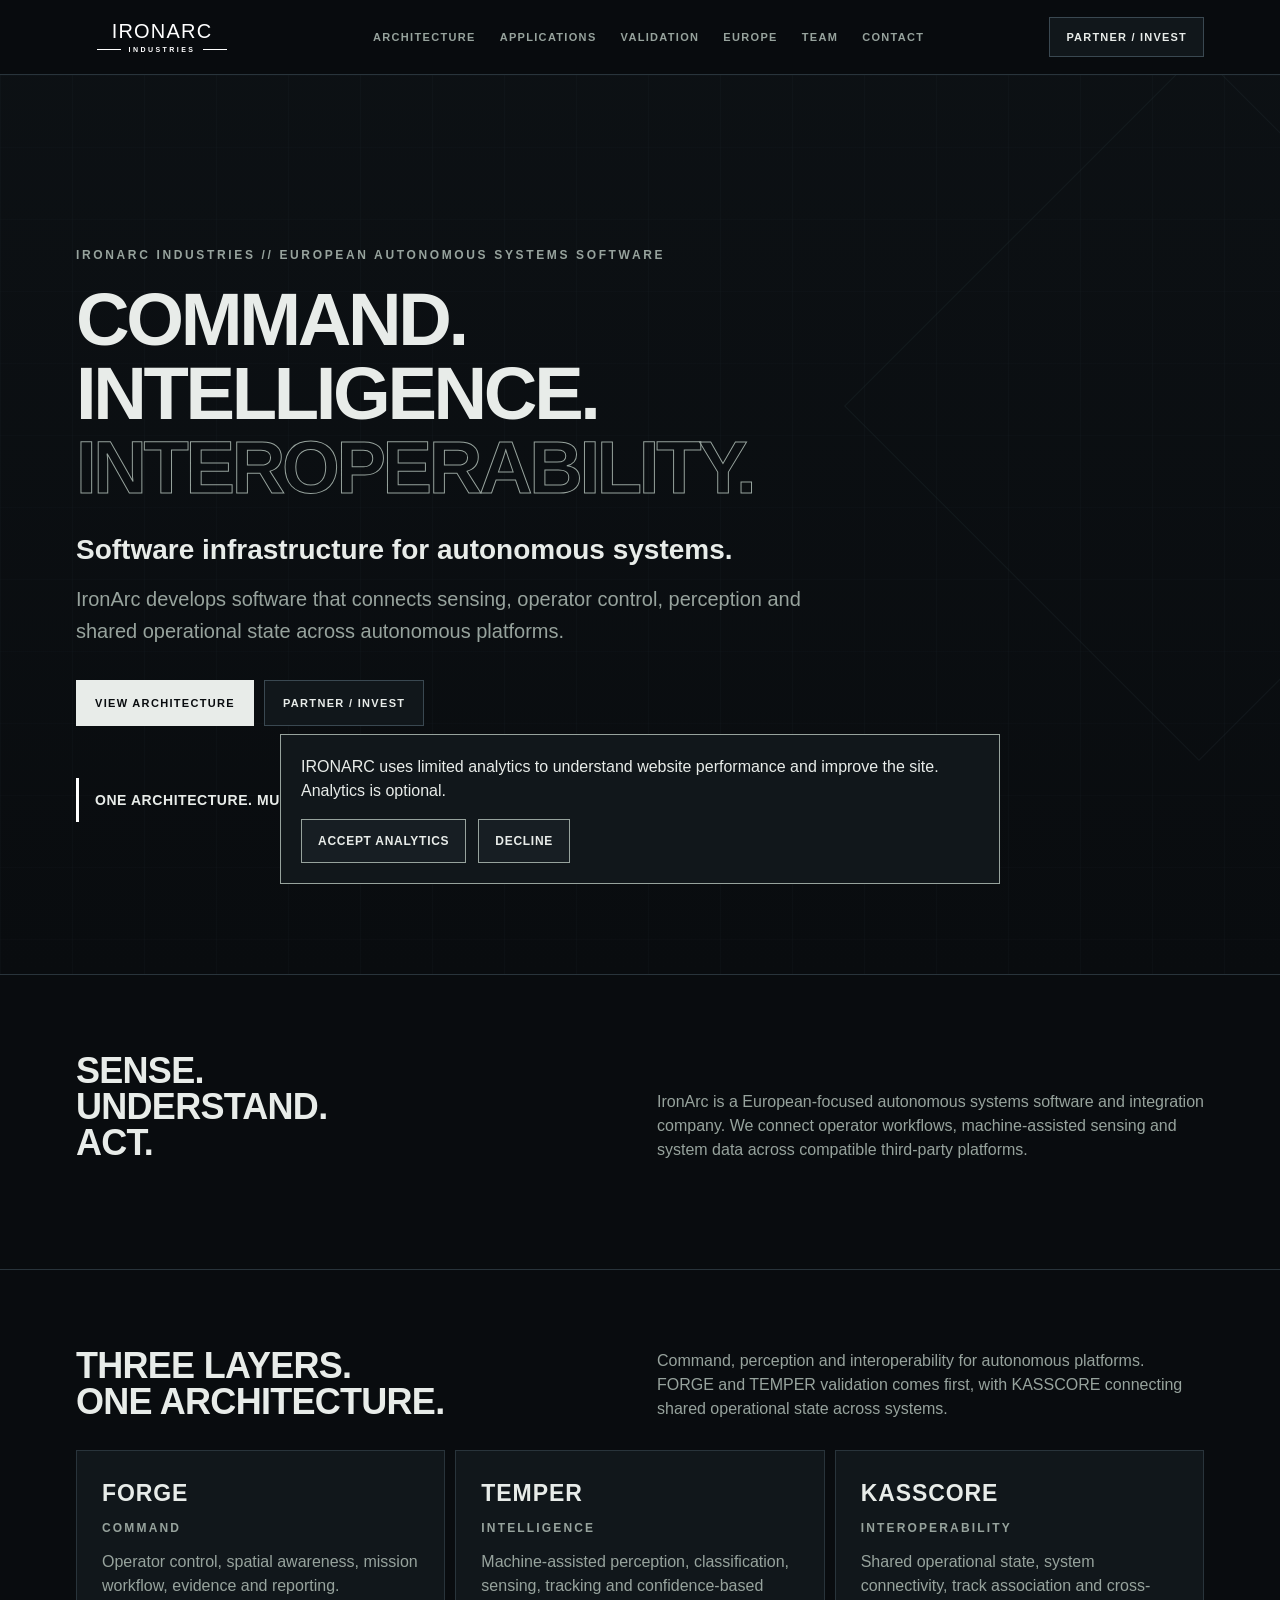
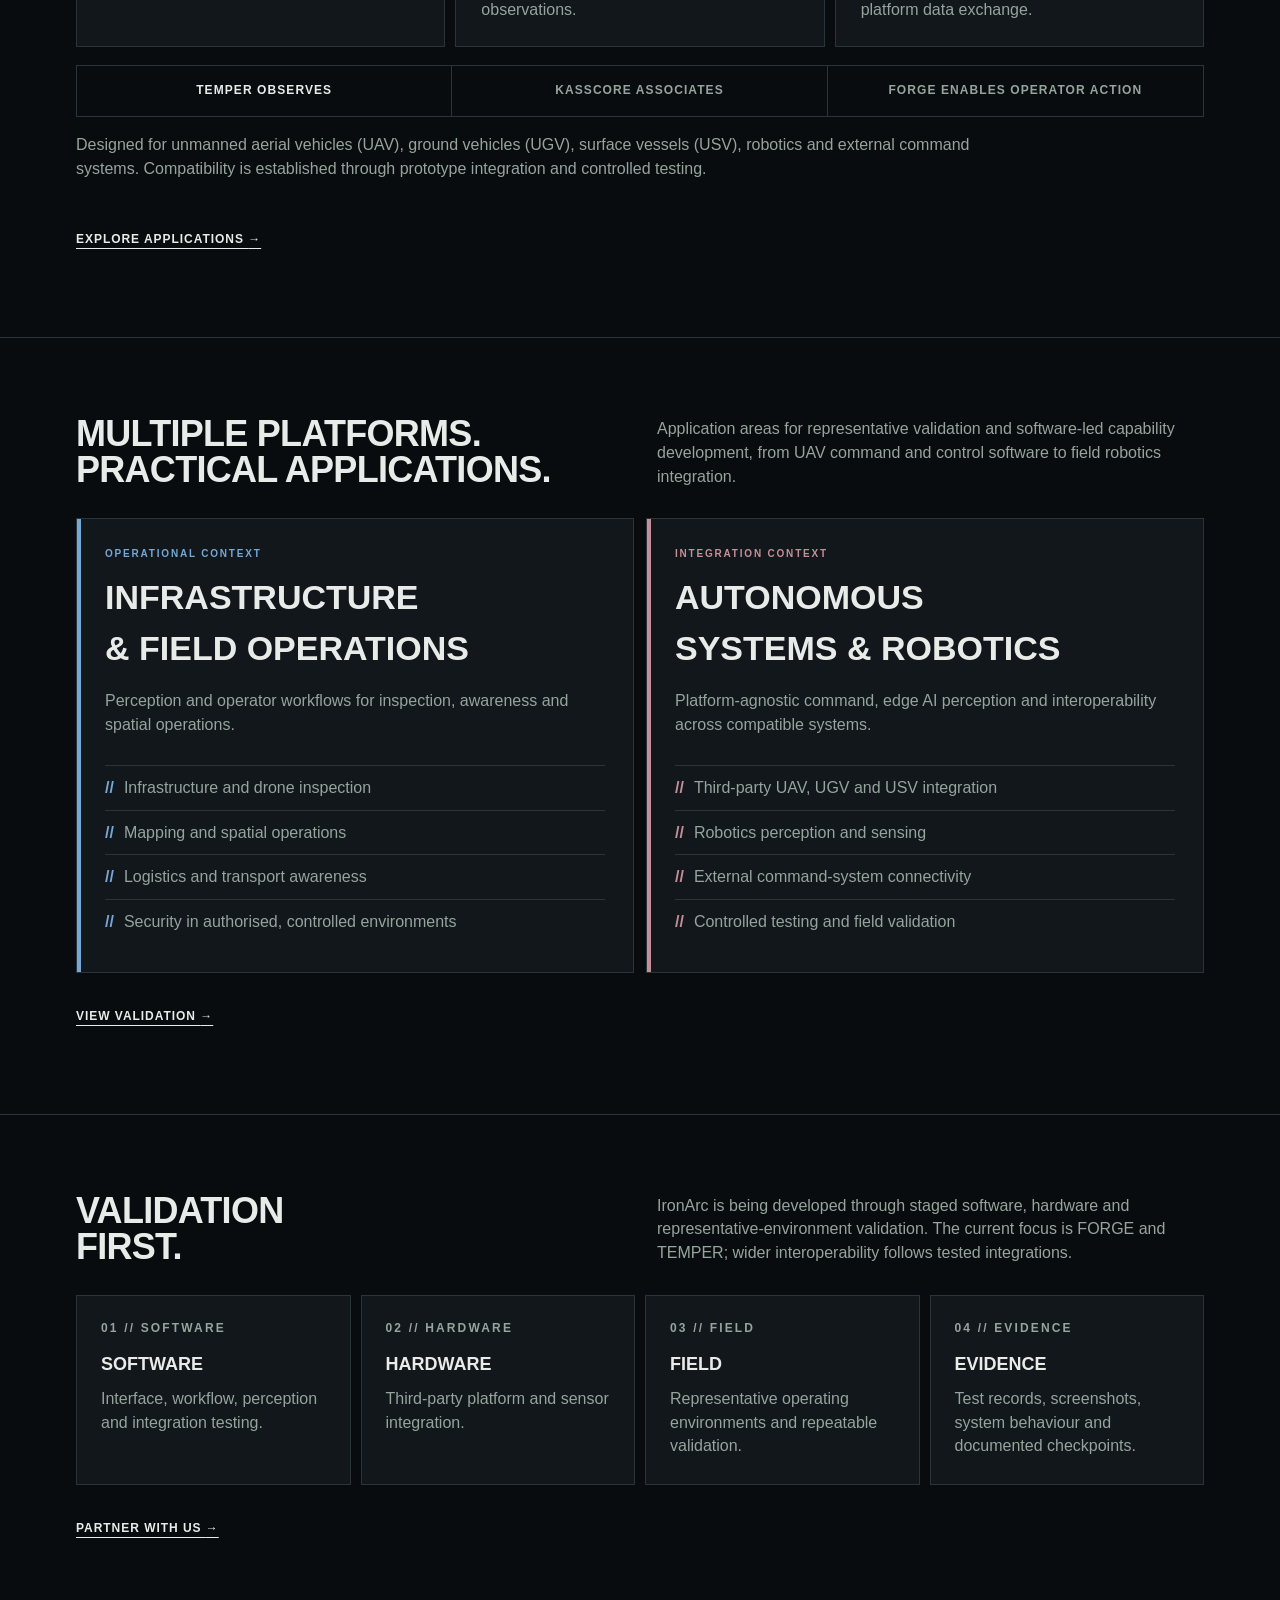
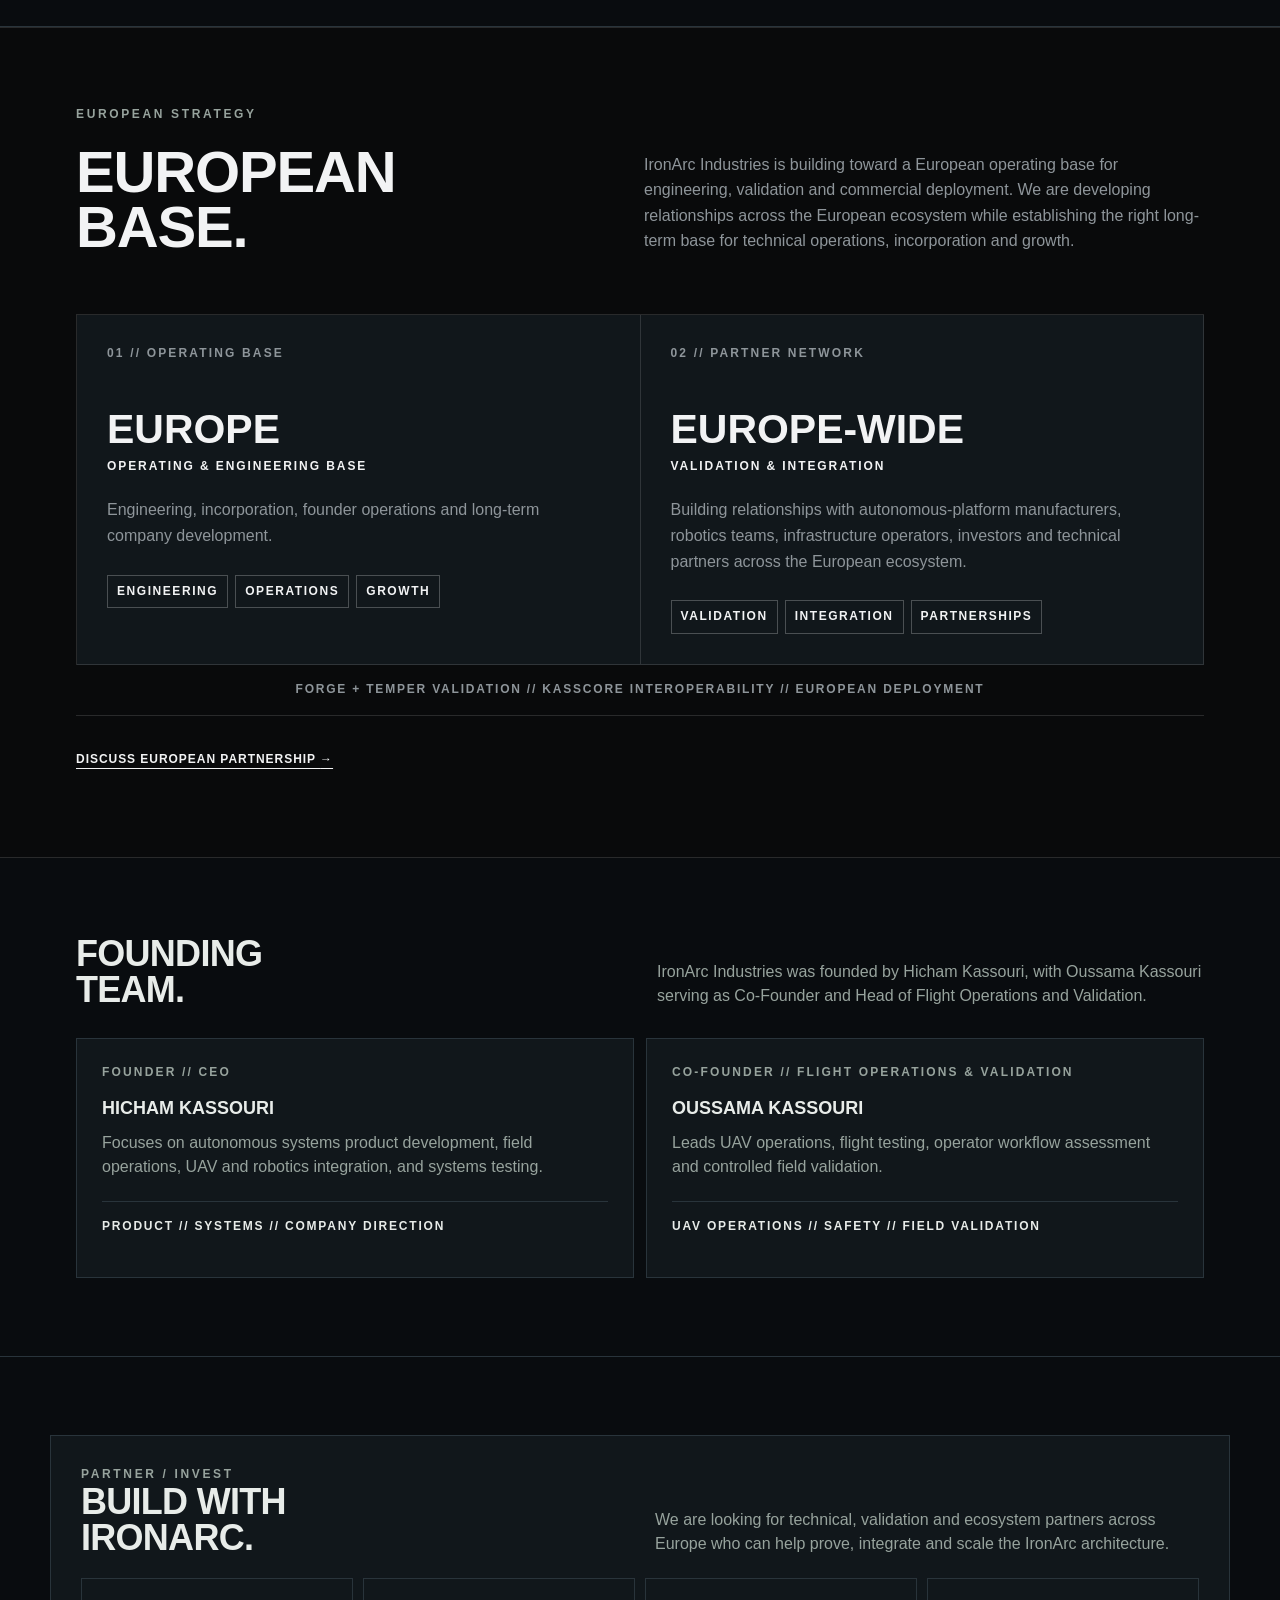
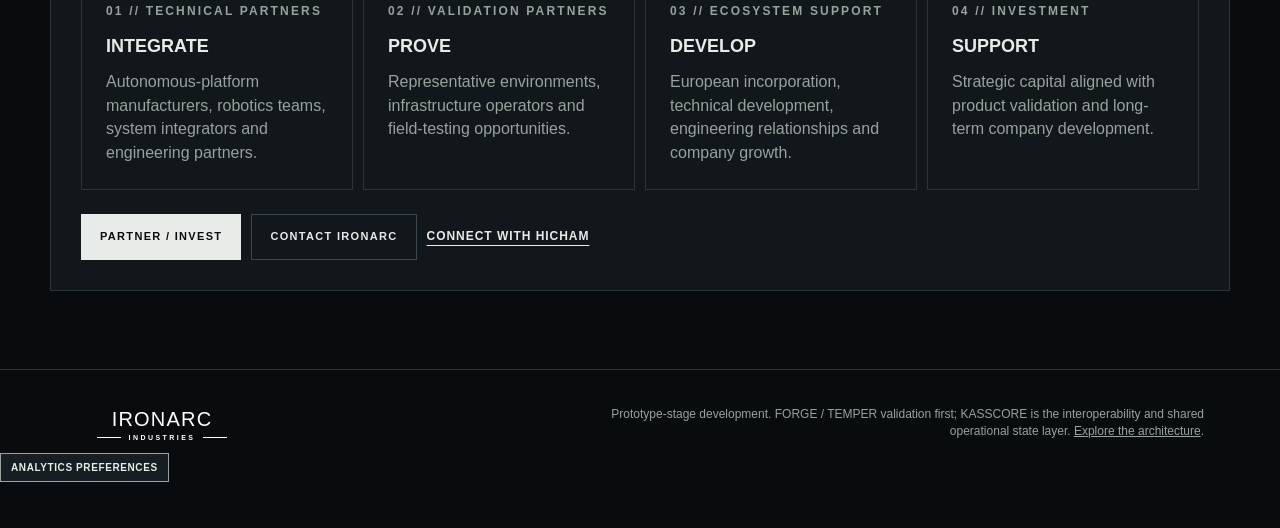
==== commit 4de38120: "Add optional GA4 analytics with Consent Mode" ====
--- a/index.html
+++ b/index.html
@@ -539,4 +539,5 @@
 <a class="wordmark" href="#top"><span class="wm-main">IRONARC</span><span class="wm-sub">INDUSTRIES</span></a>
 <div class="footer-note">Prototype-stage development. FORGE / TEMPER validation first; KASSCORE is the interoperability and shared operational state layer. <a href="#architecture">Explore the architecture</a>.</div>
 </div></footer>
+<script src="./ironarc-consent.js" defer></script>
 </body></html>
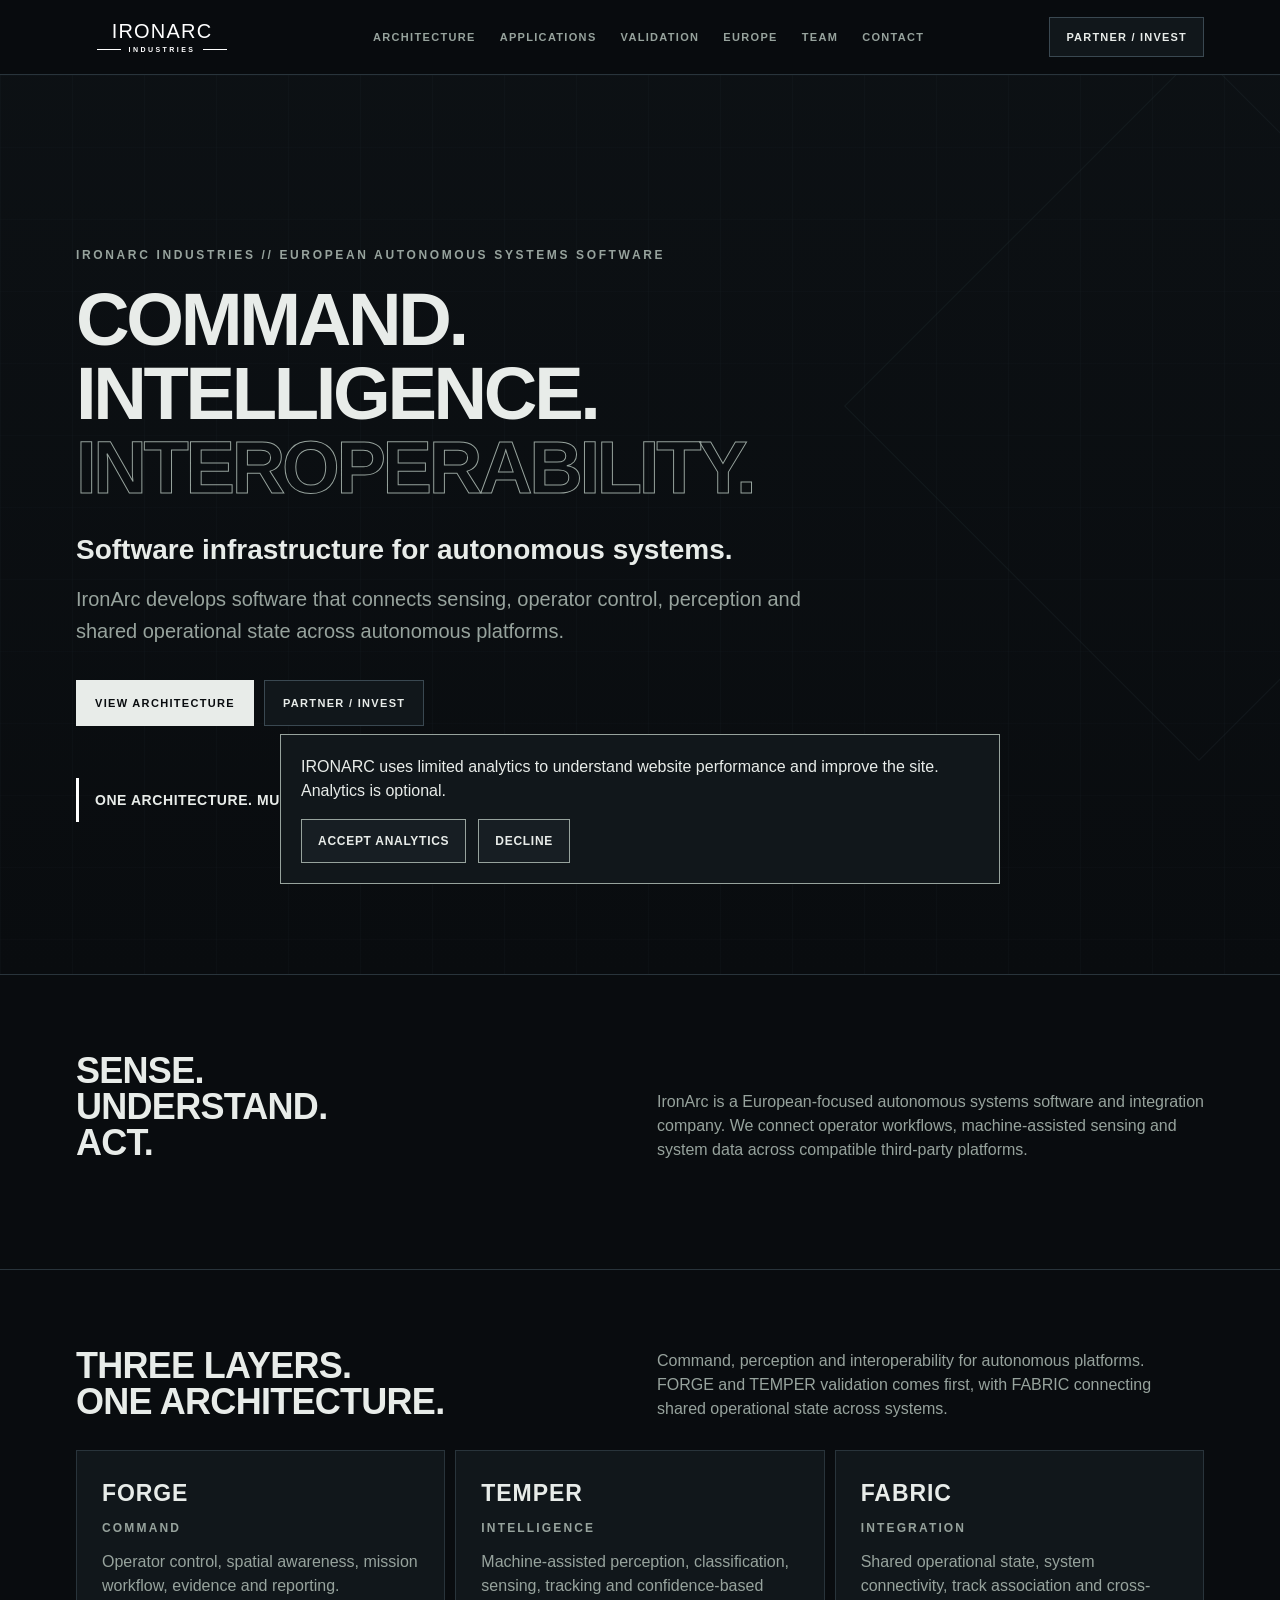
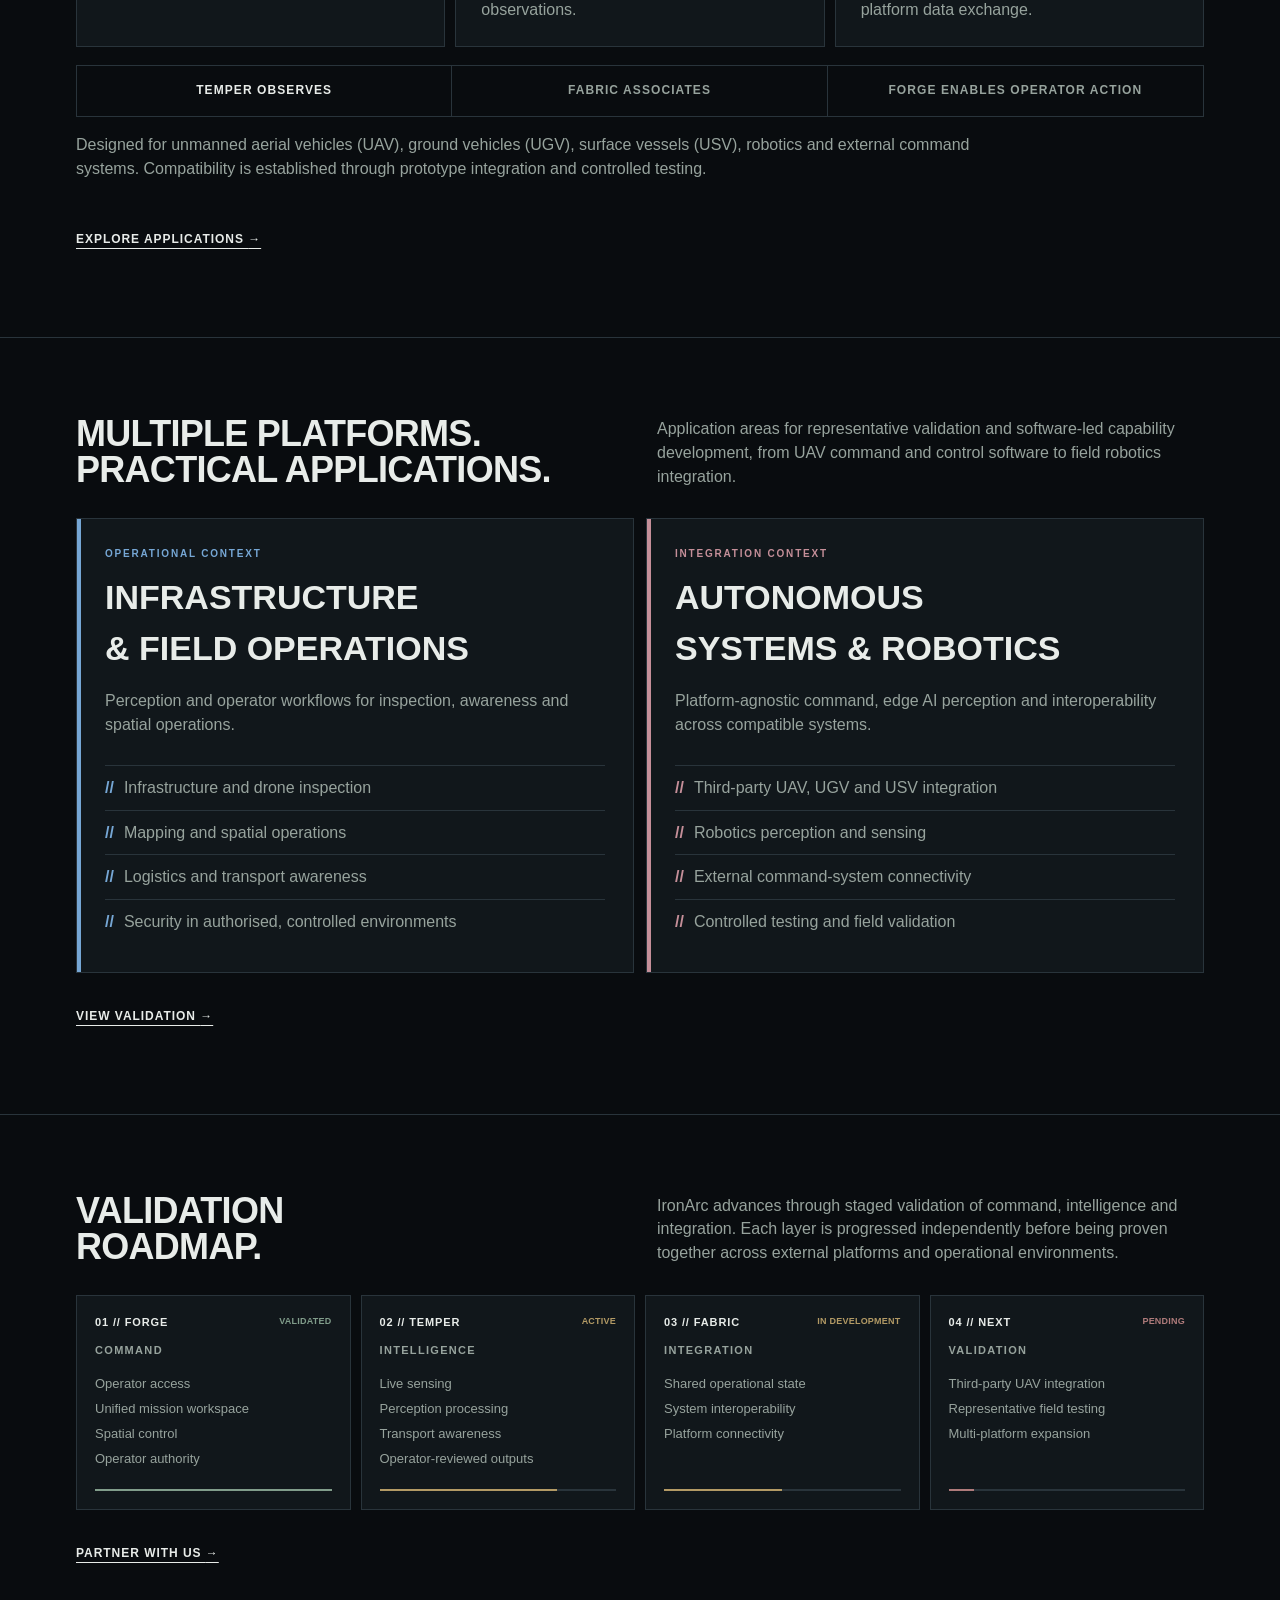
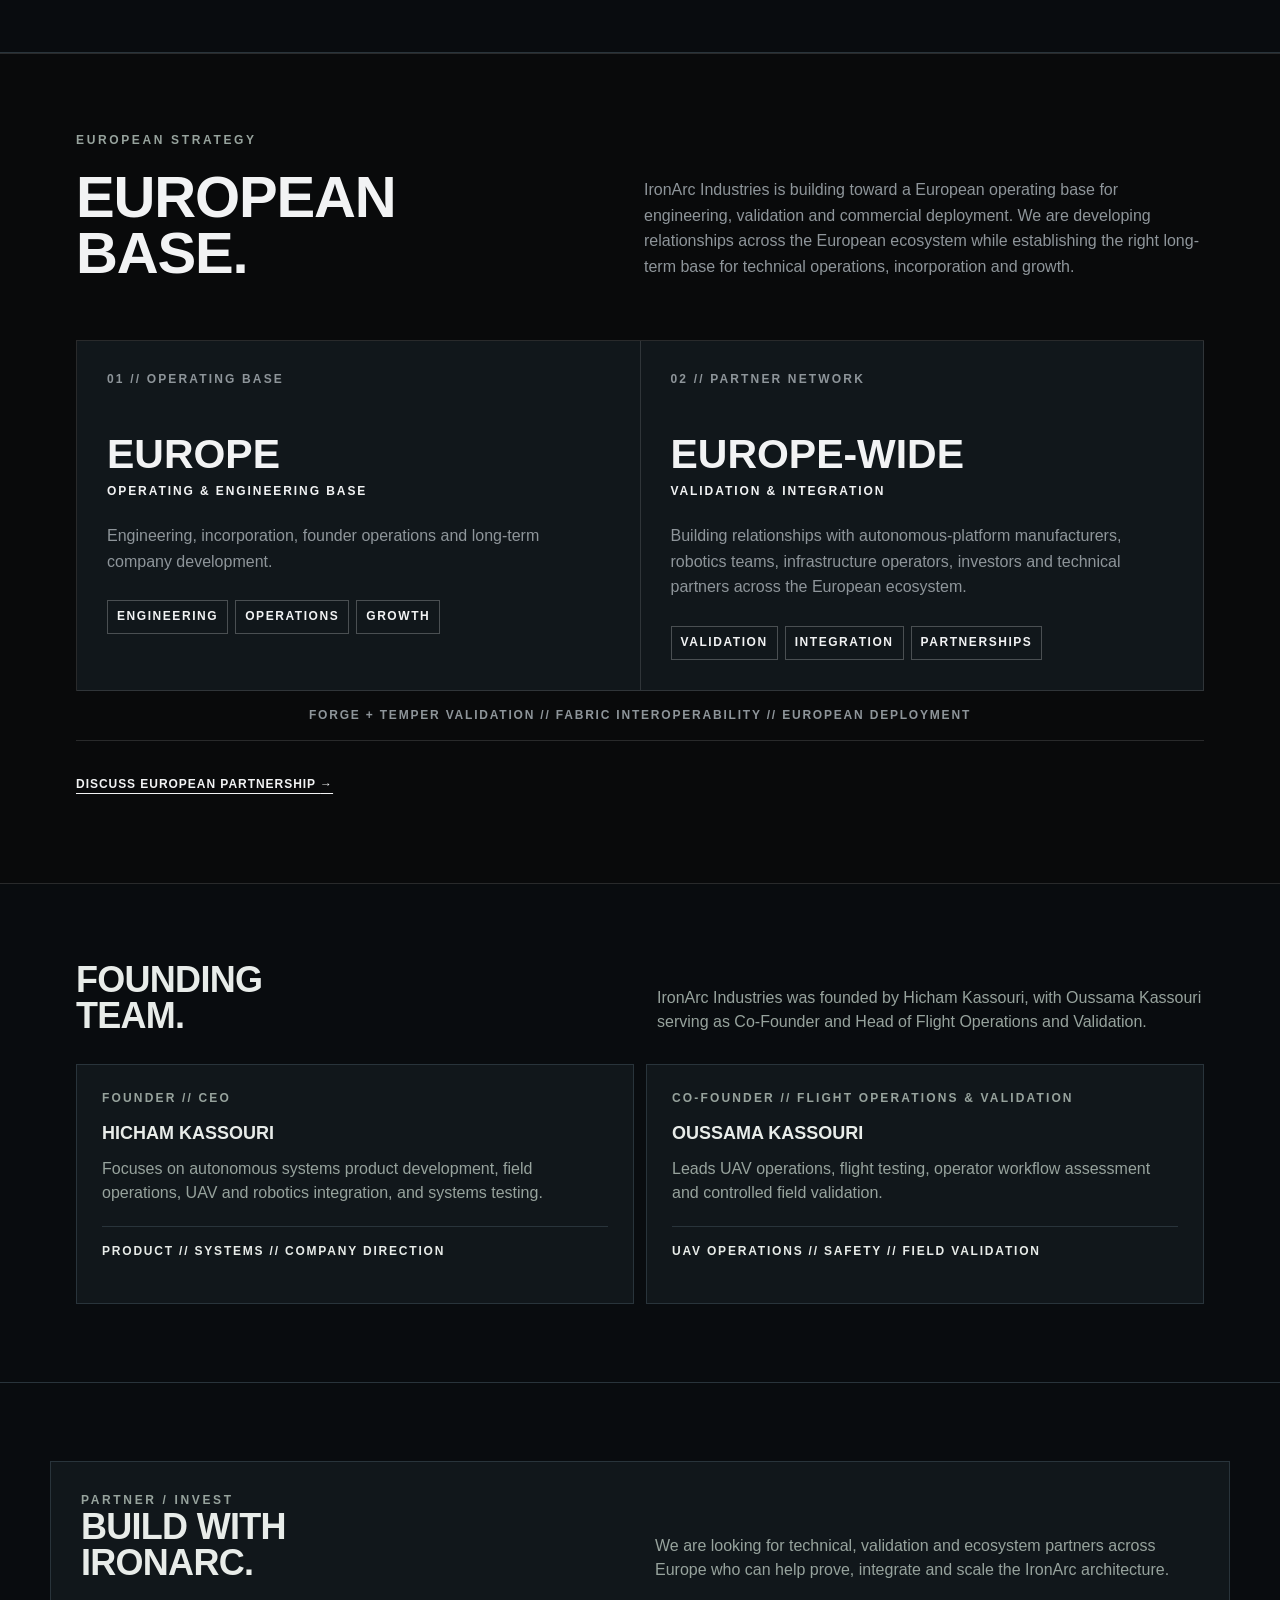
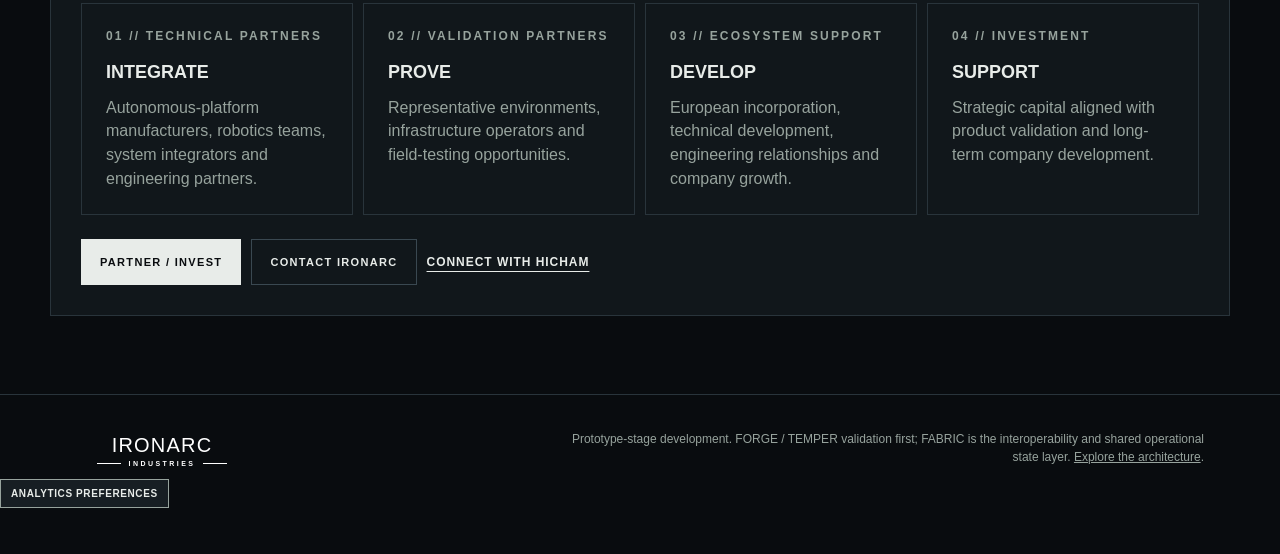
==== commit a4448e6a: "Update IronArc validation roadmap and FABRIC architecture" ====
--- a/index.html
+++ b/index.html
@@ -453,6 +453,23 @@
 }
 :root{--civil:#76A7D5;--restricted:#C58F99}
 .iai-eyebrow,.iai-tags span,.iai-baseline,.iai-role{font-size:12px}
+/* Validation roadmap only. */
+#proof .proof-grid{grid-auto-rows:1fr}
+#proof .card{padding:18px;min-height:0;display:flex;flex-direction:column;--status:#B39A65;--progress:3fr}
+#proof .roadmap-top{display:flex;justify-content:space-between;align-items:center;gap:10px}
+#proof .roadmap-top .index{color:var(--text);font-size:11px;letter-spacing:.08em;white-space:nowrap}
+#proof .roadmap-status{color:var(--status);font-size:9px;font-weight:800;letter-spacing:.025em;white-space:nowrap}
+#proof .card h3{font-size:11px;letter-spacing:.12em;color:var(--muted);margin:12px 0 16px}
+#proof .roadmap-milestones{list-style:none;margin:0 0 20px;padding:0;color:var(--muted);font-size:13px;line-height:1.6}
+#proof .roadmap-milestones li+li{margin-top:4px}
+#proof .roadmap-rail{display:grid;grid-template-columns:var(--progress) 1fr;height:2px;margin-top:auto;background:var(--line)}
+#proof .roadmap-rail::before{content:'';background:var(--status)}
+#proof .roadmap-validated{--status:#819D8B;--progress:1fr 0fr}
+#proof .roadmap-validated .roadmap-rail{grid-template-columns:1fr}
+#proof .roadmap-development{--progress:1fr}
+#proof .roadmap-pending{--status:#AF7B7B;--progress:.12fr}
+@media(min-width:601px) and (max-width:1100px){#proof .proof-grid{grid-template-columns:repeat(2,minmax(0,1fr))}}
+@media(max-width:600px){#proof .proof-grid{grid-template-columns:1fr}}
 </style>
 </head>
 <body>
@@ -475,13 +492,13 @@
 <section id="thesis"><div class="wrap"><div class="section-head"><h2>SENSE.<br>UNDERSTAND.<br>ACT.</h2><p>IronArc is a European-focused autonomous systems software and integration company. We connect operator workflows, machine-assisted sensing and system data across compatible third-party platforms.</p></div></div></section>
 
 <section id="architecture"><div class="wrap">
-<div class="section-head"><h2>THREE LAYERS.<br>ONE ARCHITECTURE.</h2><p>Command, perception and interoperability for autonomous platforms. FORGE and TEMPER validation comes first, with KASSCORE connecting shared operational state across systems.</p></div>
+<div class="section-head"><h2>THREE LAYERS.<br>ONE ARCHITECTURE.</h2><p>Command, perception and interoperability for autonomous platforms. FORGE and TEMPER validation comes first, with FABRIC connecting shared operational state across systems.</p></div>
 <div class="solution">
 <article class="panel" id="forge"><h3>FORGE</h3><div class="index">COMMAND</div><p>Operator control, spatial awareness, mission workflow, evidence and reporting.</p></article>
 <article class="panel" id="temper"><h3>TEMPER</h3><div class="index">INTELLIGENCE</div><p>Machine-assisted perception, classification, sensing, tracking and confidence-based observations.</p></article>
-<article class="panel" id="kasscore"><h3>KASSCORE</h3><div class="index">INTEROPERABILITY</div><p>Shared operational state, system connectivity, track association and cross-platform data exchange.</p></article>
+<article class="panel" id="fabric"><h3>FABRIC</h3><div class="index">INTEGRATION</div><p>Shared operational state, system connectivity, track association and cross-platform data exchange.</p></article>
 </div>
-<div class="chain architecture-flow"><span>TEMPER OBSERVES</span><span>KASSCORE ASSOCIATES</span><span>FORGE ENABLES OPERATOR ACTION</span></div>
+<div class="chain architecture-flow"><span>TEMPER OBSERVES</span><span>FABRIC ASSOCIATES</span><span>FORGE ENABLES OPERATOR ACTION</span></div>
 <p class="scope-note">Designed for unmanned aerial vehicles (UAV), ground vehicles (UGV), surface vessels (USV), robotics and external command systems. Compatibility is established through prototype integration and controlled testing.</p>
 <a class="section-link" href="#profiles">EXPLORE APPLICATIONS <span aria-hidden="true">→</span></a>
 </div></section>
@@ -495,12 +512,12 @@
 </div></section>
 
 <section id="proof"><div class="wrap">
-<div class="section-head"><h2>VALIDATION<br>FIRST.</h2><p>IronArc is being developed through staged software, hardware and representative-environment validation. The current focus is FORGE and TEMPER; wider interoperability follows tested integrations.</p></div>
+<div class="section-head"><h2>VALIDATION<br>ROADMAP.</h2><p>IronArc advances through staged validation of command, intelligence and integration. Each layer is progressed independently before being proven together across external platforms and operational environments.</p></div>
 <div class="proof-grid four-grid">
-<article class="card"><div class="index">01 // SOFTWARE</div><h3>Software</h3><p>Interface, workflow, perception and integration testing.</p></article>
-<article class="card"><div class="index">02 // HARDWARE</div><h3>Hardware</h3><p>Third-party platform and sensor integration.</p></article>
-<article class="card"><div class="index">03 // FIELD</div><h3>Field</h3><p>Representative operating environments and repeatable validation.</p></article>
-<article class="card"><div class="index">04 // EVIDENCE</div><h3>Evidence</h3><p>Test records, screenshots, system behaviour and documented checkpoints.</p></article>
+<article class="card roadmap-validated"><div class="roadmap-top"><div class="index">01 // FORGE</div><span class="roadmap-status">VALIDATED</span></div><h3>COMMAND</h3><ul class="roadmap-milestones"><li>Operator access</li><li>Unified mission workspace</li><li>Spatial control</li><li>Operator authority</li></ul><div class="roadmap-rail" aria-hidden="true"></div></article>
+<article class="card roadmap-active"><div class="roadmap-top"><div class="index">02 // TEMPER</div><span class="roadmap-status">ACTIVE</span></div><h3>INTELLIGENCE</h3><ul class="roadmap-milestones"><li>Live sensing</li><li>Perception processing</li><li>Transport awareness</li><li>Operator-reviewed outputs</li></ul><div class="roadmap-rail" aria-hidden="true"></div></article>
+<article class="card roadmap-development"><div class="roadmap-top"><div class="index">03 // FABRIC</div><span class="roadmap-status">IN DEVELOPMENT</span></div><h3>INTEGRATION</h3><ul class="roadmap-milestones"><li>Shared operational state</li><li>System interoperability</li><li>Platform connectivity</li></ul><div class="roadmap-rail" aria-hidden="true"></div></article>
+<article class="card roadmap-pending"><div class="roadmap-top"><div class="index">04 // NEXT</div><span class="roadmap-status">PENDING</span></div><h3>VALIDATION</h3><ul class="roadmap-milestones"><li>Third-party UAV integration</li><li>Representative field testing</li><li>Multi-platform expansion</li></ul><div class="roadmap-rail" aria-hidden="true"></div></article>
 </div><a class="section-link" href="#contact">PARTNER WITH US <span aria-hidden="true">→</span></a>
 </div></section>
 
@@ -511,7 +528,7 @@
 <article class="iai-europe-card"><div class="iai-eyebrow">01 // OPERATING BASE</div><h3>EUROPE</h3><div class="iai-role">Operating &amp; Engineering Base</div><p>Engineering, incorporation, founder operations and long-term company development.</p><div class="iai-tags"><span>ENGINEERING</span><span>OPERATIONS</span><span>GROWTH</span></div></article>
 <article class="iai-europe-card"><div class="iai-eyebrow">02 // PARTNER NETWORK</div><h3>EUROPE-WIDE</h3><div class="iai-role">Validation &amp; Integration</div><p>Building relationships with autonomous-platform manufacturers, robotics teams, infrastructure operators, investors and technical partners across the European ecosystem.</p><div class="iai-tags"><span>VALIDATION</span><span>INTEGRATION</span><span>PARTNERSHIPS</span></div></article>
 </div>
-<div class="iai-baseline">FORGE + TEMPER VALIDATION // KASSCORE INTEROPERABILITY // EUROPEAN DEPLOYMENT</div>
+<div class="iai-baseline">FORGE + TEMPER VALIDATION // FABRIC INTEROPERABILITY // EUROPEAN DEPLOYMENT</div>
 <a class="section-link" href="#contact">DISCUSS EUROPEAN PARTNERSHIP <span aria-hidden="true">→</span></a>
 </div></section>
 
@@ -537,7 +554,7 @@
 </main>
 <footer><div class="wrap footer-grid">
 <a class="wordmark" href="#top"><span class="wm-main">IRONARC</span><span class="wm-sub">INDUSTRIES</span></a>
-<div class="footer-note">Prototype-stage development. FORGE / TEMPER validation first; KASSCORE is the interoperability and shared operational state layer. <a href="#architecture">Explore the architecture</a>.</div>
+<div class="footer-note">Prototype-stage development. FORGE / TEMPER validation first; FABRIC is the interoperability and shared operational state layer. <a href="#architecture">Explore the architecture</a>.</div>
 </div></footer>
 <script src="./ironarc-consent.js" defer></script>
 </body></html>
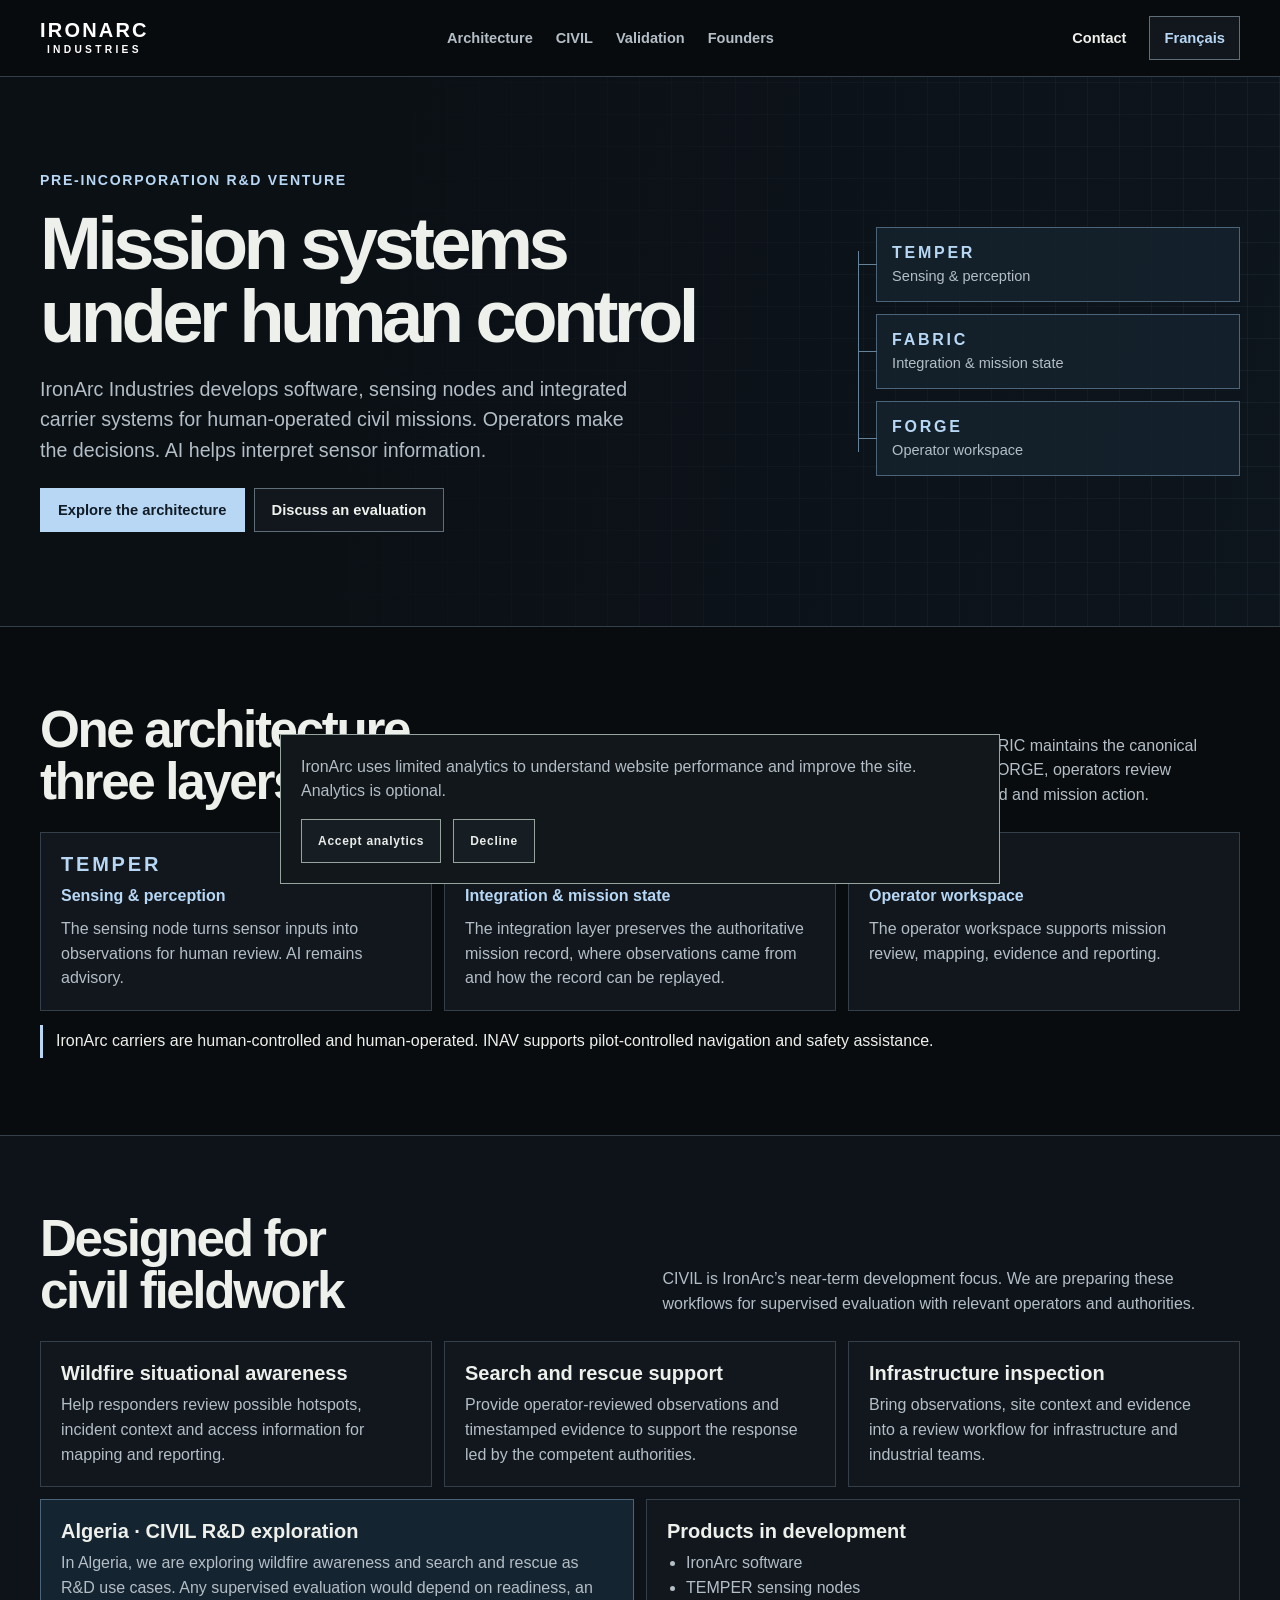
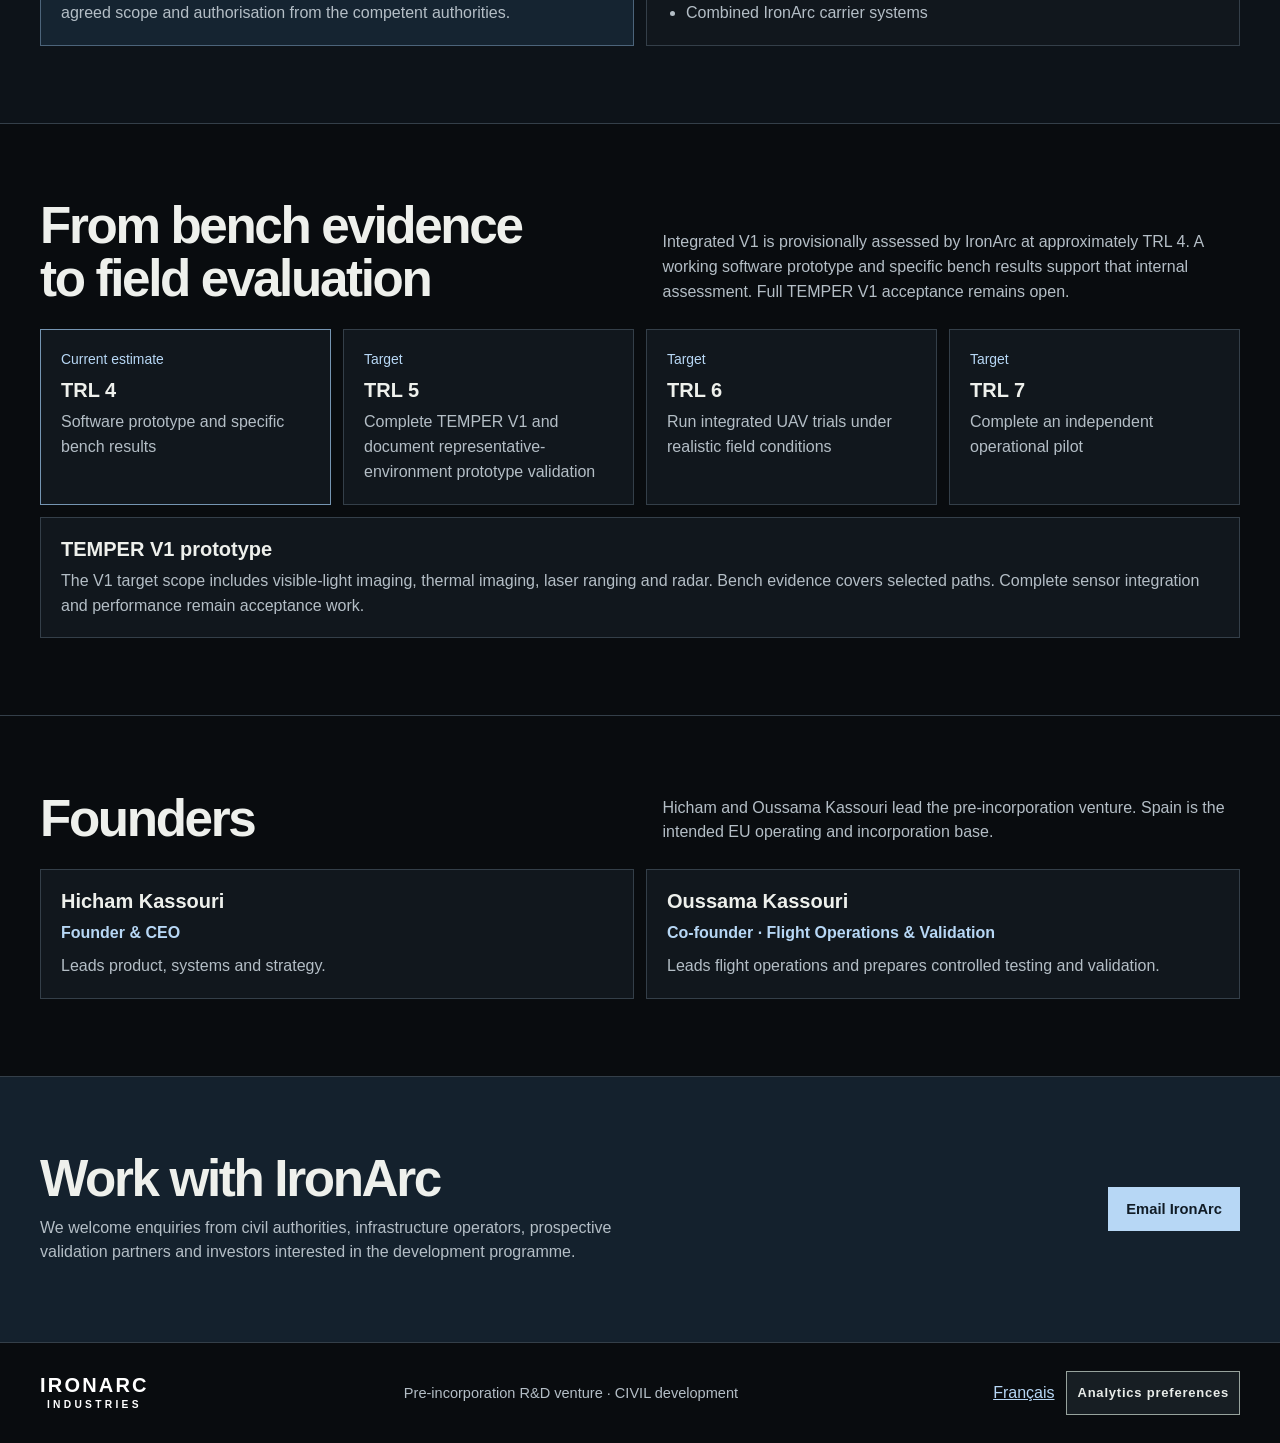
==== commit aead2199: "Refresh IronArc public positioning and add French site" ====
--- a/index.html
+++ b/index.html
@@ -1,560 +1,121 @@
-<!DOCTYPE html>
-<html lang="en">
+<!doctype html>
+<html lang="en-GB">
 <head>
-<meta charset="utf-8">
-<meta name="viewport" content="width=device-width, initial-scale=1">
-<title>IronArc Industries | Autonomous Systems Software</title>
-<meta name="description" content="IronArc Industries develops command, perception and interoperability software for autonomous platforms, robotics and field operations across Europe.">
-<link rel="canonical" href="https://ironarcindustries.uk/">
-<meta name="robots" content="index, follow">
-<meta name="theme-color" content="#090C0F">
-<link rel="icon" href="/favicon.svg" type="image/svg+xml">
-<link rel="apple-touch-icon" href="/apple-touch-icon.png">
-<link rel="manifest" href="/site.webmanifest">
-<meta property="og:type" content="website">
-<meta property="og:site_name" content="IronArc Industries">
-<meta property="og:locale" content="en_GB">
-<meta property="og:url" content="https://ironarcindustries.uk/">
-<meta property="og:title" content="IronArc Industries | Autonomous Systems Software">
-<meta property="og:description" content="IronArc Industries develops command, perception and interoperability software for autonomous platforms, robotics and field operations across Europe.">
-<meta name="twitter:card" content="summary">
-<meta name="twitter:title" content="IronArc Industries | Autonomous Systems Software">
-<meta name="twitter:description" content="IronArc Industries develops command, perception and interoperability software for autonomous platforms, robotics and field operations across Europe.">
-<!-- SEARCH CONSOLE: Insert Google's exact google-site-verification meta tag here.
-     Alternatively put Google's supplied HTML verification file at the site root. See README.md. -->
-<!-- GA4 is intentionally inactive. See analytics.example.js and README.md before enabling. -->
-<script type="application/ld+json">
-{
+  <meta charset="utf-8">
+  <meta name="viewport" content="width=device-width, initial-scale=1">
+  <title>IronArc Industries | Human-operated mission systems</title>
+  <meta name="description" content="IronArc Industries is a pre-incorporation R&amp;D venture developing FORGE, TEMPER and FABRIC for human-operated civil sensing, mission workflows and evidence.">
+  <meta name="theme-color" content="#090c0f">
+  <link rel="canonical" href="https://ironarcindustries.uk/">
+  <link rel="alternate" hreflang="en-GB" href="https://ironarcindustries.uk/">
+  <link rel="alternate" hreflang="fr" href="https://ironarcindustries.uk/fr/">
+  <link rel="alternate" hreflang="x-default" href="https://ironarcindustries.uk/">
+  <link rel="icon" href="/favicon-32.png" type="image/png" sizes="32x32">
+  <link rel="apple-touch-icon" href="/apple-touch-icon.png">
+  <link rel="manifest" href="/site.webmanifest">
+  <link rel="stylesheet" href="/ironarc.css">
+  <meta property="og:type" content="website">
+  <meta property="og:site_name" content="IronArc Industries">
+  <meta property="og:locale" content="en_GB">
+  <meta property="og:locale:alternate" content="fr_FR">
+  <meta property="og:url" content="https://ironarcindustries.uk/">
+  <meta property="og:title" content="IronArc Industries | Human-operated mission systems">
+  <meta property="og:description" content="IronArc Industries is a pre-incorporation R&amp;D venture developing FORGE, TEMPER and FABRIC for human-operated civil sensing, mission workflows and evidence.">
+  <meta property="og:image" content="https://ironarcindustries.uk/ironarc-social-preview.png">
+  <meta property="og:image:width" content="1200">
+  <meta property="og:image:height" content="630">
+  <meta property="og:image:alt" content="IronArc Industries wordmark with FORGE, TEMPER and FABRIC">
+  <meta name="twitter:card" content="summary_large_image">
+  <meta name="twitter:title" content="IronArc Industries | Human-operated mission systems">
+  <meta name="twitter:description" content="IronArc Industries is a pre-incorporation R&amp;D venture developing FORGE, TEMPER and FABRIC for human-operated civil sensing, mission workflows and evidence.">
+  <meta name="twitter:image" content="https://ironarcindustries.uk/ironarc-social-preview.png">
+  <meta name="twitter:image:alt" content="IronArc Industries wordmark with FORGE, TEMPER and FABRIC">
+  <script type="application/ld+json">{
   "@context": "https://schema.org",
-  "@graph": [
-    {
-      "@type": "Organization",
-      "@id": "https://ironarcindustries.uk/#organization",
-      "name": "IronArc Industries",
-      "url": "https://ironarcindustries.uk/",
-      "email": "contact@ironarcindustries.uk",
-      "description": "IronArc Industries develops command, perception and interoperability software for autonomous systems, robotics and field operations."
-    },
-    {
-      "@type": "WebSite",
-      "@id": "https://ironarcindustries.uk/#website",
-      "url": "https://ironarcindustries.uk/",
-      "name": "IronArc Industries",
-      "inLanguage": "en-GB",
-      "publisher": {
-        "@id": "https://ironarcindustries.uk/#organization"
-      }
-    }
-  ]
+  "@type": "WebPage",
+  "@id": "https://ironarcindustries.uk/#webpage",
+  "name": "IronArc Industries | Human-operated mission systems",
+  "url": "https://ironarcindustries.uk/",
+  "inLanguage": "en-GB",
+  "description": "IronArc Industries is a pre-incorporation R&D venture developing FORGE, TEMPER and FABRIC for human-operated civil sensing, mission workflows and evidence.",
+  "publisher": {
+    "@type": "Organization",
+    "@id": "https://ironarcindustries.uk/#organization",
+    "name": "IronArc Industries",
+    "url": "https://ironarcindustries.uk/",
+    "email": "contact@ironarcindustries.uk"
+  }
 }</script>
-<style>
-    :root{
-      --bg:#090C0F;
-      --surface:#11171B;
-      --surface2:#171E23;
-      --line:#29343B;
-      --line2:#3A4851;
-      --text:#E8ECE9;
-      --muted:#97A39D;
-      --dim:#6D7873;
-      --civil:#4B84BC;
-      --restricted:#8D4D57;
-      --good:#6F9278;
-      --watch:#C39A52;
-      --max:1180px;
-    }
-    *{box-sizing:border-box}
-    html{scroll-behavior:smooth}
-    body{
-      margin:0;background:var(--bg);color:var(--text);
-      font-family:Arial,Helvetica,sans-serif;line-height:1.48;
-      -webkit-font-smoothing:antialiased
-    }
-    a{color:inherit;text-decoration:none}
-    .wrap{max-width:var(--max);margin:0 auto;padding:0 26px}
-
-    .wordmark{display:inline-flex;flex-direction:column;align-items:center;line-height:1;min-width:172px}
-    .wm-main{font-family:"Arial Black",Impact,sans-serif;font-size:20px;letter-spacing:.06em;color:#fff}
-    .wm-sub{margin-top:5px;display:flex;align-items:center;gap:8px;font-size:7px;font-weight:800;letter-spacing:.35em;color:#fff}
-    .wm-sub::before,.wm-sub::after{content:"";width:24px;height:1px;background:#fff}
-
-    header{position:sticky;top:0;z-index:20;background:rgba(9,12,15,.97);border-bottom:1px solid var(--line)}
-    .nav{min-height:74px;display:flex;align-items:center;justify-content:space-between;gap:22px}
-    .navlinks{display:flex;gap:24px;font-size:11px;font-weight:800;letter-spacing:.12em;color:var(--muted)}
-    .navcta{min-height:40px;display:inline-flex;align-items:center;padding:0 16px;border:1px solid var(--line2);background:var(--surface);font-size:11px;font-weight:800;letter-spacing:.11em}
-
-    .hero{
-      min-height:700px;display:flex;align-items:center;border-bottom:1px solid var(--line);
-      background:
-        linear-gradient(90deg,rgba(58,72,81,.07) 1px,transparent 1px),
-        linear-gradient(rgba(58,72,81,.05) 1px,transparent 1px),
-        linear-gradient(180deg,rgba(17,23,27,.42),rgba(9,12,15,0));
-      background-size:72px 72px,72px 72px,auto;
-      position:relative;overflow:hidden
-    }
-    .hero::after{
-      content:"";position:absolute;right:-170px;top:80px;width:500px;height:500px;
-      border:1px solid rgba(58,72,81,.18);transform:rotate(45deg)
-    }
-    .hero-inner{position:relative;z-index:1;padding:94px 0 74px}
-    .eyebrow{font-size:11px;font-weight:800;letter-spacing:.22em;text-transform:uppercase;color:var(--muted)}
-    h1{margin:18px 0 22px;font-family:"Arial Black",Impact,sans-serif;font-size:clamp(50px,7.8vw,90px);line-height:.92;letter-spacing:-.045em;text-transform:uppercase;max-width:1040px}
-    h1 .stroke{color:transparent;-webkit-text-stroke:1px var(--muted)}
-    .hero-copy{max-width:820px;color:var(--muted);font-size:20px;line-height:1.62}
-    .hero-actions{display:flex;gap:10px;flex-wrap:wrap;margin-top:32px}
-    .btn{display:inline-flex;align-items:center;justify-content:center;min-height:46px;padding:0 18px;border:1px solid var(--line2);background:var(--surface);font-size:11px;font-weight:800;letter-spacing:.12em}
-    .btn.primary{background:var(--text);color:var(--bg);border-color:var(--text)}
-    .hero-tag{margin-top:52px;display:inline-block;border-left:3px solid #fff;padding:12px 0 12px 16px;font-size:14px;font-weight:800;letter-spacing:.04em}
-
-    section{padding:78px 0;border-bottom:1px solid var(--line)}
-    .section-head{display:grid;grid-template-columns:1fr 1fr;gap:34px;align-items:end;margin-bottom:30px}
-    h2{margin:0;font-family:"Arial Black",Impact,sans-serif;font-size:36px;line-height:1;letter-spacing:-.02em;text-transform:uppercase}
-    .section-head p{margin:0;color:var(--muted);max-width:580px}
-    .grid3{display:grid;grid-template-columns:repeat(3,1fr);gap:10px}
-    .card,.panel,.profile,.signal{
-      background:var(--surface);border:1px solid var(--line)
-    }
-    .card{padding:24px;min-height:190px}
-    .index{color:var(--dim);font-size:10px;font-weight:800;letter-spacing:.18em;text-transform:uppercase}
-    .card h3,.panel h3{margin:13px 0 10px;font-size:18px;text-transform:uppercase}
-    .card p,.panel p,.panel li{margin:0;color:var(--muted);font-size:14px}
-
-    .solution{display:grid;grid-template-columns:repeat(3,1fr);gap:10px;margin-bottom:18px}
-    .panel{padding:25px;min-height:148px}
-    .panel strong{display:block;font-family:"Arial Black",Impact,sans-serif;font-size:23px;letter-spacing:.04em;margin-bottom:10px}
-    .chain{display:grid;grid-template-columns:repeat(8,1fr);border:1px solid var(--line)}
-    .chain span{padding:12px 8px;border-right:1px solid var(--line);text-align:center;font-size:10px;font-weight:800;letter-spacing:.09em;color:var(--muted)}
-    .chain span:last-child{border-right:0}.chain span:first-child{color:var(--text)}
-
-    .profiles{display:grid;grid-template-columns:1fr 1fr;gap:12px}
-    .profile{position:relative;overflow:hidden;padding:28px;min-height:350px}
-    .profile::before{content:"";position:absolute;left:0;top:0;bottom:0;width:4px;background:var(--profile)}
-    .profile.civil{--profile:var(--civil)} .profile.integration{--profile:var(--restricted)}
-    .profile .mini{color:var(--profile);font-size:10px;font-weight:900;letter-spacing:.18em;text-transform:uppercase}
-    .profile h3{margin:10px 0 8px;font-family:"Arial Black",Impact,sans-serif;font-size:34px;text-transform:uppercase}
-    .profile p{color:var(--muted);min-height:58px}
-    .profile ul{list-style:none;padding:0;margin:18px 0 0}
-    .profile li{padding:10px 0;border-top:1px solid var(--line);color:var(--muted);font-size:14px}
-    .profile li::before{content:"//";color:var(--profile);font-weight:900;margin-right:10px}
-    .profile-foot{margin-top:18px;padding-top:14px;border-top:1px solid var(--line);font-size:11px;font-weight:800;letter-spacing:.12em;text-transform:uppercase}
-
-    .proof-grid{display:grid;grid-template-columns:repeat(3,1fr);gap:10px}
-
-
-
-
-
-
-
-
-    .big{font-family:"Arial Black",Impact,sans-serif;font-size:31px;line-height:1.05;text-transform:uppercase;letter-spacing:-.02em}
-
-
-
-
-
-
-
-
-
-    .founder{display:grid;grid-template-columns:1fr 1fr;gap:12px}
-    .founder .panel{min-height:240px}
-
-    .founder-line{margin-top:22px;padding-top:16px;border-top:1px solid var(--line);font-size:11px;font-weight:900;letter-spacing:.15em;text-transform:uppercase}
-
-    .ask{padding:30px;background:var(--surface);border:1px solid var(--line)}
-    .ask-top{display:grid;grid-template-columns:1fr 1fr;gap:30px;align-items:end;margin-bottom:22px}
-    .ask p{color:var(--muted);margin:0}
-    .ask-actions{display:flex;gap:10px;flex-wrap:wrap;margin-top:24px}
-
-    footer{padding:36px 0 46px}
-    .footer-grid{display:flex;justify-content:space-between;align-items:flex-end;gap:24px}
-    .footer-note{max-width:650px;color:var(--dim);font-size:10px;text-align:right}
-
-    @media(max-width:900px){
-      .navlinks{display:none}
-      .hero{min-height:auto}
-      .hero-inner{padding:72px 0 58px}
-      section{padding:58px 0}
-      .section-head,.grid3,.solution,.profiles,.proof-grid,.uae,.moat,.founder,.ask-top{grid-template-columns:1fr}
-      .chain{grid-template-columns:repeat(2,1fr)}
-
-      .footer-grid{flex-direction:column;align-items:flex-start}
-      .footer-note{text-align:left}
-    }
-
-
-  .iai-compact{
-    --iai-bg:#090a0b;
-    --iai-panel:#0d0f11;
-    --iai-line:rgba(255,255,255,.13);
-    --iai-line-strong:rgba(255,255,255,.24);
-    --iai-text:#f2f3f4;
-    --iai-muted:#8e959a;
-    --iai-cold:#b9cbd4;
-    --iai-warm:#c9b18d;
-
-    background:var(--iai-bg);
-    color:var(--iai-text);
-    border-top:1px solid var(--iai-line);
-    border-bottom:1px solid var(--iai-line);
-  }
-
-  .iai-compact *{
-    box-sizing:border-box;
-  }
-
-  .iai-compact .wrap{
-    width:min(1180px,calc(100% - 40px));
-    margin:0 auto;
-  }
-
-  .iai-compact .section-head{
-    display:flex;
-    justify-content:space-between;
-    align-items:end;
-    gap:34px;
-    padding:72px 0 30px;
-  }
-
-  .iai-compact .section-head h2{
-    margin:0;
-    font-family:"Arial Black",Impact,sans-serif;
-    font-size:clamp(32px,5vw,58px);
-    line-height:.95;
-    text-transform:uppercase;
-  }
-
-  .iai-compact .section-head p{
-    max-width:560px;
-    margin:0;
-    color:var(--iai-muted);
-    font-size:14px;
-    line-height:1.6;
-  }
-
-  .iai-europe-grid{
-    display:grid;
-    grid-template-columns:1fr 1fr;
-    border-top:1px solid var(--iai-line);
-    border-left:1px solid var(--iai-line);
-  }
-
-  .iai-europe-card{
-    position:relative;
-    min-height:320px;
-    padding:30px;
-    overflow:hidden;
-    border-right:1px solid var(--iai-line);
-    border-bottom:1px solid var(--iai-line);
-  }
-
-  .iai-europe-card::after{
-    content:"";
-    position:absolute;
-    inset:0;
-    pointer-events:none;
-    opacity:.16;
-  }
-
-
-
-
-
-
-
-
-
-  .iai-europe-card > *{
-    position:relative;
-    z-index:1;
-  }
-
-  .iai-eyebrow{
-    margin-bottom:46px;
-    color:var(--iai-muted);
-    font-size:9px;
-    font-weight:900;
-    letter-spacing:.18em;
-    text-transform:uppercase;
-  }
-
-  .iai-europe-card h3{
-    margin:0 0 8px;
-    font-family:"Arial Black",Impact,sans-serif;
-    font-size:clamp(30px,4vw,48px);
-    line-height:1;
-    text-transform:uppercase;
-  }
-
-  .iai-role{
-    margin-bottom:22px;
-    font-size:10px;
-    font-weight:900;
-    letter-spacing:.16em;
-    text-transform:uppercase;
-  }
-
-  .europe .iai-role{
-    color:var(--iai-cold);
-  }
-
-  .spain .iai-role{
-    color:var(--iai-warm);
-  }
-
-  .iai-europe-card p{
-    max-width:490px;
-    margin:0;
-    color:var(--iai-muted);
-    font-size:14px;
-    line-height:1.6;
-  }
-
-  .iai-tags{
-    display:flex;
-    flex-wrap:wrap;
-    gap:7px;
-    margin-top:26px;
-  }
-
-  .iai-tags span{
-    padding:7px 9px;
-    border:1px solid var(--iai-line-strong);
-    font-size:9px;
-    font-weight:900;
-    letter-spacing:.13em;
-    text-transform:uppercase;
-  }
-
-  .iai-baseline{
-    padding:16px 0;
-    border-bottom:1px solid var(--iai-line);
-    color:var(--iai-muted);
-    font-size:10px;
-    font-weight:900;
-    letter-spacing:.15em;
-    text-align:center;
-    text-transform:uppercase;
-  }
-
-  .iai-baseline strong{
-    color:var(--iai-text);
-  }
-
-
-
-
-
-
-
-
-
-
-
-
-
-
-
-
-
-
-
-
-
-
-
-
-
-  @media(max-width:800px){
-    .iai-compact .wrap{
-      width:calc(100% - 24px);
-    }
-
-    .iai-compact .section-head{
-      display:block;
-      padding-top:54px;
-    }
-
-    .iai-compact .section-head p{
-      margin-top:16px;
-    }
-
-    .iai-europe-grid,
-    .iai-validation-grid,
-
-
-
-
-    .iai-europe-card{
-      min-height:280px;
-    }
-  }
-
-[id]{scroll-margin-top:100px}
-.skip-link{position:absolute;top:-100px;left:16px;z-index:100;padding:12px;background:var(--text);color:var(--bg)}
-.skip-link:focus{top:12px}
-a:focus-visible{outline:2px solid var(--text);outline-offset:5px}
-.solution h3{font-family:"Arial Black",Impact,sans-serif;font-size:23px;letter-spacing:.04em;margin:0 0 10px}
-.solution .index{margin-bottom:12px}
-.scope-note{color:var(--muted);font-size:14px;max-width:900px}
-.footer-note a{text-decoration:underline}
-.chain span{overflow-wrap:anywhere}
-@media(max-width:900px){
-.nav{flex-wrap:wrap;gap:12px;padding-top:14px;padding-bottom:12px}
-.navlinks{display:flex;order:3;width:100%;gap:16px;overflow-x:auto;padding:8px 0;font-size:10px}
-.navlinks a{flex-shrink:0;padding:4px 0}
-[id]{scroll-margin-top:150px}
-}
-@media(max-width:480px){
-.wrap{padding-left:20px;padding-right:20px}
-.wordmark{min-width:140px}.wm-main{font-size:18px}
-.navcta{padding:0 10px;font-size:9px}
-h1{font-size:clamp(42px,12vw,57px)}h2{font-size:30px}.profile h3{font-size:28px}
-.hero-copy{font-size:18px}.hero-tag{font-size:12px}
-.ask{padding:22px 18px}.metric{padding:12px}.metric b{font-size:16px}
-}
-@media(max-width:360px){.nav .wordmark{min-width:120px}.navcta{padding:0 7px;font-size:8px}.nav{gap:8px}}
-@media(prefers-reduced-motion:reduce){html{scroll-behavior:auto}}
-
-/* Readability and responsive refinements; retain the existing visual system. */
-:root{--dim:#97A39D}
-h1{font-size:clamp(28px,5.8vw,78px);line-height:1;letter-spacing:-.045em}
-.hero-lead{font-size:clamp(20px,2.4vw,28px);font-weight:700;margin:24px 0 12px}
-.hero-copy{margin:0;max-width:740px}
-.hero-inner{width:100%;padding-left:26px;padding-right:26px}
-.card p,.panel p,.profile li,.scope-note{font-size:16px}
-.index,.eyebrow,.mini,.founder-line{font-size:12px}
-.four-grid{grid-template-columns:repeat(4,minmax(0,1fr))}
-.architecture-flow{grid-template-columns:repeat(3,minmax(0,1fr))}
-.architecture-flow span{font-size:12px;padding:16px 12px}
-.section-link{display:inline-block;margin-top:24px;font-size:12px;font-weight:800;letter-spacing:.08em;line-height:1.6;text-decoration:underline;text-underline-offset:5px;padding:10px 0}
-.ask-actions .section-link{margin:0;align-self:center}
-.iai-europe-card{background:var(--surface)}
-.iai-compact .section-head{padding:20px 0 30px}
-.iai-compact .section-head p,.iai-europe-card p{font-size:16px}
-.iai-europe-card h3{font-size:clamp(26px,3.2vw,42px);overflow-wrap:normal}
-.footer-note{font-size:12px}
-@media(max-width:1100px){.navlinks{gap:14px;font-size:10px}.four-grid{grid-template-columns:repeat(2,minmax(0,1fr))}}
-@media(max-width:900px){
-.hero-inner{padding:58px 26px}
-.navlinks{display:flex;flex-wrap:wrap;overflow:visible;gap:4px 16px;font-size:11px}
-.navlinks a{padding:8px 0}
-[id]{scroll-margin-top:190px}
-}
-@media(max-width:600px){
-.four-grid,.architecture-flow{grid-template-columns:1fr}
-.architecture-flow span{border-right:0;border-bottom:1px solid var(--line)}
-.architecture-flow span:last-child{border-bottom:0}
-.hero-inner{padding:48px 20px}
-.iai-compact .wrap{width:100%;padding:0 20px}
-.iai-europe-card{padding:24px}
-.navcta{font-size:10px}
-}
-:root{--civil:#76A7D5;--restricted:#C58F99}
-.iai-eyebrow,.iai-tags span,.iai-baseline,.iai-role{font-size:12px}
-/* Validation roadmap only. */
-#proof .proof-grid{grid-auto-rows:1fr}
-#proof .card{padding:18px;min-height:0;display:flex;flex-direction:column;--status:#B39A65;--progress:3fr}
-#proof .roadmap-top{display:flex;justify-content:space-between;align-items:center;gap:10px}
-#proof .roadmap-top .index{color:var(--text);font-size:11px;letter-spacing:.08em;white-space:nowrap}
-#proof .roadmap-status{color:var(--status);font-size:9px;font-weight:800;letter-spacing:.025em;white-space:nowrap}
-#proof .card h3{font-size:11px;letter-spacing:.12em;color:var(--muted);margin:12px 0 16px}
-#proof .roadmap-milestones{list-style:none;margin:0 0 20px;padding:0;color:var(--muted);font-size:13px;line-height:1.6}
-#proof .roadmap-milestones li+li{margin-top:4px}
-#proof .roadmap-rail{display:grid;grid-template-columns:var(--progress) 1fr;height:2px;margin-top:auto;background:var(--line)}
-#proof .roadmap-rail::before{content:'';background:var(--status)}
-#proof .roadmap-validated{--status:#819D8B;--progress:1fr 0fr}
-#proof .roadmap-validated .roadmap-rail{grid-template-columns:1fr}
-#proof .roadmap-development{--progress:1fr}
-#proof .roadmap-pending{--status:#AF7B7B;--progress:.12fr}
-@media(min-width:601px) and (max-width:1100px){#proof .proof-grid{grid-template-columns:repeat(2,minmax(0,1fr))}}
-@media(max-width:600px){#proof .proof-grid{grid-template-columns:1fr}}
-</style>
+  <script src="/ironarc-consent.js" defer></script>
 </head>
 <body>
-<a class="skip-link" href="#top">Skip to main content</a>
-<header><div class="wrap nav">
-<a class="wordmark" href="#top"><span class="wm-main">IRONARC</span><span class="wm-sub">INDUSTRIES</span></a>
-<nav class="navlinks" aria-label="Main navigation">
-<a href="#architecture">ARCHITECTURE</a><a href="#profiles">APPLICATIONS</a><a href="#proof">VALIDATION</a><a href="#europe">EUROPE</a><a href="#team">TEAM</a><a href="#contact">CONTACT</a>
-</nav><a class="navcta" href="#contact">PARTNER / INVEST</a>
-</div></header>
-<main id="top">
-<section class="hero" aria-labelledby="hero-title"><div class="wrap hero-inner">
-<div class="eyebrow">IronArc Industries // European autonomous systems software</div>
-<h1 id="hero-title">COMMAND.<br>INTELLIGENCE.<br><span class="stroke">INTEROPERABILITY.</span></h1>
-<p class="hero-lead">Software infrastructure for autonomous systems.</p><p class="hero-copy">IronArc develops software that connects sensing, operator control, perception and shared operational state across autonomous platforms.</p>
-<div class="hero-actions"><a class="btn primary" href="#architecture">VIEW ARCHITECTURE</a><a class="btn" href="#contact">PARTNER / INVEST</a></div>
-<div class="hero-tag">ONE ARCHITECTURE. MULTIPLE PLATFORMS. VALIDATION FIRST.</div>
-</div></section>
-
-<section id="thesis"><div class="wrap"><div class="section-head"><h2>SENSE.<br>UNDERSTAND.<br>ACT.</h2><p>IronArc is a European-focused autonomous systems software and integration company. We connect operator workflows, machine-assisted sensing and system data across compatible third-party platforms.</p></div></div></section>
-
-<section id="architecture"><div class="wrap">
-<div class="section-head"><h2>THREE LAYERS.<br>ONE ARCHITECTURE.</h2><p>Command, perception and interoperability for autonomous platforms. FORGE and TEMPER validation comes first, with FABRIC connecting shared operational state across systems.</p></div>
-<div class="solution">
-<article class="panel" id="forge"><h3>FORGE</h3><div class="index">COMMAND</div><p>Operator control, spatial awareness, mission workflow, evidence and reporting.</p></article>
-<article class="panel" id="temper"><h3>TEMPER</h3><div class="index">INTELLIGENCE</div><p>Machine-assisted perception, classification, sensing, tracking and confidence-based observations.</p></article>
-<article class="panel" id="fabric"><h3>FABRIC</h3><div class="index">INTEGRATION</div><p>Shared operational state, system connectivity, track association and cross-platform data exchange.</p></article>
-</div>
-<div class="chain architecture-flow"><span>TEMPER OBSERVES</span><span>FABRIC ASSOCIATES</span><span>FORGE ENABLES OPERATOR ACTION</span></div>
-<p class="scope-note">Designed for unmanned aerial vehicles (UAV), ground vehicles (UGV), surface vessels (USV), robotics and external command systems. Compatibility is established through prototype integration and controlled testing.</p>
-<a class="section-link" href="#profiles">EXPLORE APPLICATIONS <span aria-hidden="true">→</span></a>
-</div></section>
-
-<section id="profiles"><div class="wrap">
-<div class="section-head"><h2>MULTIPLE PLATFORMS.<br>PRACTICAL APPLICATIONS.</h2><p>Application areas for representative validation and software-led capability development, from UAV command and control software to field robotics integration.</p></div>
-<div class="profiles">
-<article class="profile civil"><div class="mini">Operational context</div><h3>INFRASTRUCTURE<br>&amp; FIELD OPERATIONS</h3><p>Perception and operator workflows for inspection, awareness and spatial operations.</p><ul><li>Infrastructure and drone inspection</li><li>Mapping and spatial operations</li><li>Logistics and transport awareness</li><li>Security in authorised, controlled environments</li></ul></article>
-<article class="profile integration"><div class="mini">Integration context</div><h3>AUTONOMOUS<br>SYSTEMS &amp; ROBOTICS</h3><p>Platform-agnostic command, edge AI perception and interoperability across compatible systems.</p><ul><li>Third-party UAV, UGV and USV integration</li><li>Robotics perception and sensing</li><li>External command-system connectivity</li><li>Controlled testing and field validation</li></ul></article>
-</div><a class="section-link" href="#proof">VIEW VALIDATION <span aria-hidden="true">→</span></a>
-</div></section>
-
-<section id="proof"><div class="wrap">
-<div class="section-head"><h2>VALIDATION<br>ROADMAP.</h2><p>IronArc advances through staged validation of command, intelligence and integration. Each layer is progressed independently before being proven together across external platforms and operational environments.</p></div>
-<div class="proof-grid four-grid">
-<article class="card roadmap-validated"><div class="roadmap-top"><div class="index">01 // FORGE</div><span class="roadmap-status">VALIDATED</span></div><h3>COMMAND</h3><ul class="roadmap-milestones"><li>Operator access</li><li>Unified mission workspace</li><li>Spatial control</li><li>Operator authority</li></ul><div class="roadmap-rail" aria-hidden="true"></div></article>
-<article class="card roadmap-active"><div class="roadmap-top"><div class="index">02 // TEMPER</div><span class="roadmap-status">ACTIVE</span></div><h3>INTELLIGENCE</h3><ul class="roadmap-milestones"><li>Live sensing</li><li>Perception processing</li><li>Transport awareness</li><li>Operator-reviewed outputs</li></ul><div class="roadmap-rail" aria-hidden="true"></div></article>
-<article class="card roadmap-development"><div class="roadmap-top"><div class="index">03 // FABRIC</div><span class="roadmap-status">IN DEVELOPMENT</span></div><h3>INTEGRATION</h3><ul class="roadmap-milestones"><li>Shared operational state</li><li>System interoperability</li><li>Platform connectivity</li></ul><div class="roadmap-rail" aria-hidden="true"></div></article>
-<article class="card roadmap-pending"><div class="roadmap-top"><div class="index">04 // NEXT</div><span class="roadmap-status">PENDING</span></div><h3>VALIDATION</h3><ul class="roadmap-milestones"><li>Third-party UAV integration</li><li>Representative field testing</li><li>Multi-platform expansion</li></ul><div class="roadmap-rail" aria-hidden="true"></div></article>
-</div><a class="section-link" href="#contact">PARTNER WITH US <span aria-hidden="true">→</span></a>
-</div></section>
-
-<section id="europe" class="iai-compact"><div class="wrap">
-<div class="eyebrow">EUROPEAN STRATEGY</div>
-<div class="section-head"><h2>EUROPEAN<br>BASE.</h2><p>IronArc Industries is building toward a European operating base for engineering, validation and commercial deployment. We are developing relationships across the European ecosystem while establishing the right long-term base for technical operations, incorporation and growth.</p></div>
-<div class="iai-europe-grid">
-<article class="iai-europe-card"><div class="iai-eyebrow">01 // OPERATING BASE</div><h3>EUROPE</h3><div class="iai-role">Operating &amp; Engineering Base</div><p>Engineering, incorporation, founder operations and long-term company development.</p><div class="iai-tags"><span>ENGINEERING</span><span>OPERATIONS</span><span>GROWTH</span></div></article>
-<article class="iai-europe-card"><div class="iai-eyebrow">02 // PARTNER NETWORK</div><h3>EUROPE-WIDE</h3><div class="iai-role">Validation &amp; Integration</div><p>Building relationships with autonomous-platform manufacturers, robotics teams, infrastructure operators, investors and technical partners across the European ecosystem.</p><div class="iai-tags"><span>VALIDATION</span><span>INTEGRATION</span><span>PARTNERSHIPS</span></div></article>
-</div>
-<div class="iai-baseline">FORGE + TEMPER VALIDATION // FABRIC INTEROPERABILITY // EUROPEAN DEPLOYMENT</div>
-<a class="section-link" href="#contact">DISCUSS EUROPEAN PARTNERSHIP <span aria-hidden="true">→</span></a>
-</div></section>
-
-
-
-<section id="team"><div class="wrap">
-<div class="section-head"><h2>FOUNDING<br>TEAM.</h2><p>IronArc Industries was founded by Hicham Kassouri, with Oussama Kassouri serving as Co-Founder and Head of Flight Operations and Validation.</p></div>
-<div class="founder">
-<article class="panel"><div class="index">FOUNDER // CEO</div><h3>Hicham Kassouri</h3><p>Focuses on autonomous systems product development, field operations, UAV and robotics integration, and systems testing.</p><div class="founder-line">PRODUCT // SYSTEMS // COMPANY DIRECTION</div></article>
-<article class="panel"><div class="index">CO-FOUNDER // FLIGHT OPERATIONS &amp; VALIDATION</div><h3>Oussama Kassouri</h3><p>Leads UAV operations, flight testing, operator workflow assessment and controlled field validation.</p><div class="founder-line">UAV OPERATIONS // SAFETY // FIELD VALIDATION</div></article>
-</div></div></section>
-
-<section id="contact"><div class="wrap ask">
-<div class="ask-top"><div><div class="eyebrow">PARTNER / INVEST</div><h2>BUILD WITH<br>IRONARC.</h2></div><p>We are looking for technical, validation and ecosystem partners across Europe who can help prove, integrate and scale the IronArc architecture.</p></div>
-<div class="grid3 four-grid">
-<article class="card"><div class="index">01 // TECHNICAL PARTNERS</div><h3>Integrate</h3><p>Autonomous-platform manufacturers, robotics teams, system integrators and engineering partners.</p></article>
-<article class="card"><div class="index">02 // VALIDATION PARTNERS</div><h3>Prove</h3><p>Representative environments, infrastructure operators and field-testing opportunities.</p></article>
-<article class="card"><div class="index">03 // ECOSYSTEM SUPPORT</div><h3>Develop</h3><p>European incorporation, technical development, engineering relationships and company growth.</p></article>
-<article class="card"><div class="index">04 // INVESTMENT</div><h3>Support</h3><p>Strategic capital aligned with product validation and long-term company development.</p></article>
-</div>
-<div class="ask-actions"><a class="btn primary" href="mailto:contact@ironarcindustries.uk?subject=IronArc%20partnership%20%2F%20investment">PARTNER / INVEST</a><a class="btn" href="mailto:contact@ironarcindustries.uk">CONTACT IRONARC</a><a class="section-link" href="https://www.linkedin.com/in/hicham-kaci-kassouri" target="_blank" rel="noopener noreferrer">CONNECT WITH HICHAM</a></div>
-</div></section>
-</main>
-<footer><div class="wrap footer-grid">
-<a class="wordmark" href="#top"><span class="wm-main">IRONARC</span><span class="wm-sub">INDUSTRIES</span></a>
-<div class="footer-note">Prototype-stage development. FORGE / TEMPER validation first; FABRIC is the interoperability and shared operational state layer. <a href="#architecture">Explore the architecture</a>.</div>
-</div></footer>
-<script src="./ironarc-consent.js" defer></script>
-</body></html>
+  <a class="skip" href="#top">Skip to content</a>
+  <header class="site-header">
+    <div class="wrap topbar">
+      <a class="wordmark" href="#top" aria-label="IronArc Industries"><span>IRONARC</span><small>INDUSTRIES</small></a>
+      <nav class="nav" aria-label="Main navigation"><a href="#architecture">Architecture</a><a href="#profiles">CIVIL</a><a href="#proof">Validation</a><a href="#team">Founders</a></nav>
+      <div class="top-actions">
+        <a class="contact-nav" href="#contact">Contact</a>
+        <a class="language" href="/fr/" lang="fr" hreflang="fr" aria-label="Lire le site en français">Français</a>
+      </div>
+    </div>
+  </header>
+  <main id="top" tabindex="-1">
+    <section id="thesis" class="hero" aria-labelledby="hero-title">
+      <div class="wrap hero-grid">
+        <div>
+          <p class="eyebrow">Pre-incorporation R&amp;D venture</p>
+          <h1 id="hero-title">Mission systems under human control</h1>
+          <p class="lede">IronArc Industries develops software, sensing nodes and integrated carrier systems for human-operated civil missions. Operators make the decisions. AI helps interpret sensor information.</p>
+          <div class="actions">
+            <a class="button primary" href="#architecture">Explore the architecture</a>
+            <a class="button" href="#contact" data-analytics-event="partner_invest_click">Discuss an evaluation</a>
+          </div>
+        </div>
+        <ol class="architecture-flow" aria-label="One architecture, three layers"><li><strong>TEMPER</strong><span>Sensing &amp; perception</span></li><li><strong>FABRIC</strong><span>Integration &amp; mission state</span></li><li><strong>FORGE</strong><span>Operator workspace</span></li></ol>
+      </div>
+    </section>
+    <section id="architecture" class="section">
+      <div class="wrap">
+        <div class="section-head"><h2>One architecture, three layers</h2><p>TEMPER produces advisory observations. FABRIC maintains the canonical mission record and preserves provenance. In FORGE, operators review information and approve every vehicle command and mission action.</p></div>
+        <div class="cards layers"><article class="panel"><h3>TEMPER</h3><p class="role">Sensing &amp; perception</p><p>The sensing node turns sensor inputs into observations for human review. AI remains advisory.</p></article><article class="panel"><h3>FABRIC</h3><p class="role">Integration &amp; mission state</p><p>The integration layer preserves the authoritative mission record, where observations came from and how the record can be replayed.</p></article><article class="panel"><h3>FORGE</h3><p class="role">Operator workspace</p><p>The operator workspace supports mission review, mapping, evidence and reporting.</p></article></div>
+        <p class="note">IronArc carriers are human-controlled and human-operated. INAV supports pilot-controlled navigation and safety assistance.</p>
+      </div>
+    </section>
+    <section id="profiles" class="section civil">
+      <div class="wrap">
+        <div class="section-head"><h2>Designed for civil fieldwork</h2><p>CIVIL is IronArc’s near-term development focus. We are preparing these workflows for supervised evaluation with relevant operators and authorities.</p></div>
+        <div class="cards application-cards"><article class="panel"><h3>Wildfire situational awareness</h3><p>Help responders review possible hotspots, incident context and access information for mapping and reporting.</p></article><article class="panel"><h3>Search and rescue support</h3><p>Provide operator-reviewed observations and timestamped evidence to support the response led by the competent authorities.</p></article><article class="panel"><h3>Infrastructure inspection</h3><p>Bring observations, site context and evidence into a review workflow for infrastructure and industrial teams.</p></article></div>
+        <div class="split">
+          <article class="panel algeria"><h3>Algeria · CIVIL R&amp;D exploration</h3><p>In Algeria, we are exploring wildfire awareness and search and rescue as R&amp;D use cases. Any supervised evaluation would depend on readiness, an agreed scope and authorisation from the competent authorities.</p></article>
+          <article class="panel offerings"><h3>Products in development</h3><ul><li>IronArc software</li><li>TEMPER sensing nodes</li><li>Combined IronArc carrier systems</li></ul></article>
+        </div>
+      </div>
+    </section>
+    <section id="proof" class="section">
+      <div class="wrap">
+        <div class="section-head"><h2>From bench evidence to field evaluation</h2><p>Integrated V1 is provisionally assessed by IronArc at approximately TRL 4. A working software prototype and specific bench results support that internal assessment. Full TEMPER V1 acceptance remains open.</p></div>
+        <ol class="gates" aria-label="Validation roadmap"><li><span class="gate-status">Current estimate</span><h3>TRL 4</h3><p>Software prototype and specific bench results</p></li><li><span class="gate-status">Target</span><h3>TRL 5</h3><p>Complete TEMPER V1 and document representative-environment prototype validation</p></li><li><span class="gate-status">Target</span><h3>TRL 6</h3><p>Run integrated UAV trials under realistic field conditions</p></li><li><span class="gate-status">Target</span><h3>TRL 7</h3><p>Complete an independent operational pilot</p></li></ol>
+        <article class="panel temper"><h3>TEMPER V1 prototype</h3><p>The V1 target scope includes visible-light imaging, thermal imaging, laser ranging and radar. Bench evidence covers selected paths. Complete sensor integration and performance remain acceptance work.</p></article>
+      </div>
+    </section>
+    <section id="team" class="section">
+      <div class="wrap">
+        <div class="section-head"><h2>Founders</h2><p id="europe">Hicham and Oussama Kassouri lead the pre-incorporation venture. Spain is the intended EU operating and incorporation base.</p></div>
+        <div class="split"><article class="panel"><h3>Hicham Kassouri</h3><p class="role">Founder &amp; CEO</p><p>Leads product, systems and strategy.</p></article><article class="panel"><h3>Oussama Kassouri</h3><p class="role">Co-founder · Flight Operations &amp; Validation</p><p>Leads flight operations and prepares controlled testing and validation.</p></article></div>
+      </div>
+    </section>
+    <section id="contact" class="section contact">
+      <div class="wrap contact-grid">
+        <div><h2>Work with IronArc</h2><p>We welcome enquiries from civil authorities, infrastructure operators, prospective validation partners and investors interested in the development programme.</p></div>
+        <a class="button primary" href="mailto:contact@ironarcindustries.uk?subject=IronArc%20Industries%20enquiry" data-analytics-event="contact_click">Email IronArc</a>
+      </div>
+    </section>
+  </main>
+  <footer><div class="wrap footer">
+    <a class="wordmark" href="#top" aria-label="IronArc Industries"><span>IRONARC</span><small>INDUSTRIES</small></a>
+    <p>Pre-incorporation R&amp;D venture · CIVIL development</p>
+    <div class="footer-utility" id="footer-utility"><a href="/fr/" lang="fr" hreflang="fr" aria-label="Lire le site en français">Français</a></div>
+  </div></footer>
+</body>
+</html>
--- a/ironarc.css
+++ b/ironarc.css
@@ -0,0 +1,101 @@
+:root {
+  color-scheme: dark;
+  font-family: "Arial", "Helvetica", sans-serif;
+  color: #eef0ec;
+  background: #090c0f;
+  --surface: #11171d;
+  --line: #343f49;
+  --text: #eef0ec;
+  --muted: #b4bec6;
+  --accent: #b7d7f5;
+  --max: 1220px;
+}
+* { box-sizing: border-box; }
+body { margin: 0; font-size: 16px; line-height: 1.55; }
+a { color: inherit; }
+a:focus-visible, button:focus-visible { outline: 2px solid var(--accent); outline-offset: 4px; }
+h1, h2, h3, p { margin: 0; }
+h1, h2 { text-wrap: balance; }
+p { color: var(--muted); }
+h1 { font-size: clamp(2.7rem, 5.8vw, 5.4rem); font-weight: 850; line-height: .98; letter-spacing: -.062em; }
+h2 { font-size: clamp(2rem, 4vw, 3.75rem); line-height: 1.02; letter-spacing: -.046em; }
+h3 { font-size: 1.25rem; line-height: 1.2; }
+.wrap { width: min(var(--max), calc(100% - 80px)); margin-inline: auto; }
+.skip { position: fixed; z-index: 30; top: 8px; left: 8px; transform: translateY(-200%); padding: 8px 12px; background: var(--text); color: #090c0f; }
+.skip:focus { transform: none; }
+.site-header { position: sticky; z-index: 2; top: 0; background: #090c0ff7; border-bottom: 1px solid var(--line); }
+.topbar { min-height: 76px; display: grid; grid-template-columns: auto 1fr auto; align-items: center; gap: 27px; }
+.wordmark { display: inline-grid; justify-self: start; text-align: center; color: white; text-decoration: none; line-height: 1; }
+.wordmark span { font-family: "Arial Black", Impact, Arial, sans-serif; font-size: 1.25rem; font-weight: 900; letter-spacing: .11em; }
+.wordmark small { margin-top: 5px; font-size: .64rem; font-weight: 800; letter-spacing: .32em; }
+.nav, .top-actions { display: flex; flex-wrap: wrap; align-items: center; gap: 12px 23px; font-size: .91rem; font-weight: 700; }
+.nav { justify-content: center; }
+.nav a, .top-actions a { text-decoration: none; }
+.nav a { color: var(--muted); }
+.nav a:hover, .contact-nav:hover { color: white; text-decoration: underline; text-underline-offset: .25em; }
+.language, .button { display: inline-flex; min-height: 44px; align-items: center; justify-content: center; padding: 8px 14px; border: 1px solid #606e7a; color: var(--text); background: var(--surface); font-size: .92rem; font-weight: 750; text-decoration: none; }
+.language { color: var(--accent); }
+.language:hover, .button:hover { background: #22313f; }
+.hero { border-bottom: 1px solid var(--line); background-color: #0b1015; background-image: linear-gradient(100deg,#0b1015 27%,#101c2966 100%), repeating-linear-gradient(0deg,transparent 0 31px,#6b8ba125 31px 32px), repeating-linear-gradient(90deg,transparent 0 31px,#6b8ba125 31px 32px); }
+.hero-grid { min-height: 525px; display: grid; grid-template-columns: minmax(0, 1.65fr) minmax(255px, .85fr); align-items: center; gap: clamp(28px, 6vw, 83px); padding-block: clamp(46px, 7.3vw, 104px); }
+.eyebrow { color: var(--accent); font-size: .88rem; font-weight: 750; text-transform: uppercase; letter-spacing: .12em; margin-bottom: 16px; }
+.lede { margin-top: 20px; max-width: 54ch; font-size: clamp(1.05rem, 2vw, 1.23rem); }
+.actions { display: flex; gap: 9px; flex-wrap: wrap; margin-top: 23px; }
+.button { padding-inline: 17px; }
+.button.primary { background: var(--accent); color: #111c26; border-color: var(--accent); }
+.button.primary:hover { background: #d3e9ff; }
+.architecture-flow { position: relative; list-style: none; margin: 0; padding: 0 0 0 18px; display: grid; gap: 12px; }
+.architecture-flow::before { content: ""; width: 1px; background: #65829b; position: absolute; left: 0; top: 24px; bottom: 24px; }
+.architecture-flow li { position: relative; display: grid; align-content: center; min-height: 75px; padding: 10px 15px; border: 1px solid #4c647a; background: #14212de8; }
+.architecture-flow li::before { content: ""; position: absolute; left: -18px; top: 50%; width: 18px; height: 1px; background: #65829b; }
+.architecture-flow strong { color: var(--accent); letter-spacing: .17em; }
+.architecture-flow span { color: var(--muted); font-size: .91rem; }
+.section { padding-block: clamp(43px, 6vw, 82px); border-bottom: 1px solid var(--line); }
+[id] { scroll-margin-top: 93px; }
+.section-head, .contact-grid { display: grid; grid-template-columns: minmax(0, 1fr) minmax(0, 1fr); gap: 22px 45px; align-items: end; margin-bottom: 24px; }
+.cards, .split, .gates { display: grid; gap: 12px; }
+.cards { grid-template-columns: repeat(3,minmax(0,1fr)); }
+.split { grid-template-columns: repeat(2,minmax(0,1fr)); }
+.cards + .split { margin-top: 12px; }
+.panel, .gates li { background: var(--surface); border: 1px solid var(--line); padding: 19px 20px; }
+.panel p, .gates p { margin-top: 8px; }
+.panel .role { color: var(--accent); font-weight: 700; }
+.layers h3 { color: var(--accent); letter-spacing: .14em; }
+.note { margin-top: 14px; border-left: 3px solid var(--accent); padding: 4px 0 4px 13px; color: var(--text); }
+.civil { background: #0d1319; }
+.algeria { background: #152431; border-color: #4c647a; }
+.offerings ul { color: var(--muted); padding-left: 19px; margin: 8px 0 0; }
+.gates { list-style: none; grid-template-columns: repeat(4,minmax(0,1fr)); margin: 0 0 12px; padding: 0; }
+.gates li:first-child { border-color: #7595b2; }
+.gate-status { display: block; color: var(--accent); font-size: .87rem; margin-bottom: 8px; }
+.contact { background: #14212d; }
+.contact-grid { align-items: center; margin-bottom: 0; }
+.contact-grid p { margin-top: 10px; }
+.contact-grid .button { justify-self: end; }
+.footer { display: flex; align-items: center; justify-content: space-between; flex-wrap: wrap; gap: 18px; min-height: 100px; padding-block: 15px; }
+.footer p { font-size: .91rem; }
+.footer-utility { display: flex; gap: 12px; flex-wrap: wrap; align-items: center; color: var(--accent); }
+@media (max-width: 900px) {
+  .wrap { width: min(var(--max), calc(100% - 46px)); }
+  .topbar { gap: 14px; }
+  .nav, .top-actions { column-gap: 13px; }
+  .hero-grid { gap: 29px; }
+}
+@media (max-width: 720px) {
+  .topbar { min-height: 63px; gap: 2px 12px; grid-template-columns: 1fr auto; padding-block: 8px; }
+  .nav { grid-column: 1/-1; grid-row: 2; justify-content: flex-start; row-gap: 1px; }
+  .nav a { padding-block: 4px; }
+  .contact-nav { display: none; }
+  .hero-grid, .section-head, .contact-grid { grid-template-columns: 1fr; }
+  .hero-grid { min-height: 0; }
+  .architecture-flow { gap: 8px; }
+  .architecture-flow li { min-height: 62px; }
+  .cards, .gates { grid-template-columns: repeat(2,minmax(0,1fr)); }
+  .contact-grid .button { justify-self: start; }
+  [id] { scroll-margin-top: 112px; }
+}
+@media (max-width: 480px) {
+  .wrap { width: calc(100% - 32px); }
+  .nav { font-size: .85rem; }
+  .cards, .split, .gates { grid-template-columns: 1fr; }
+}
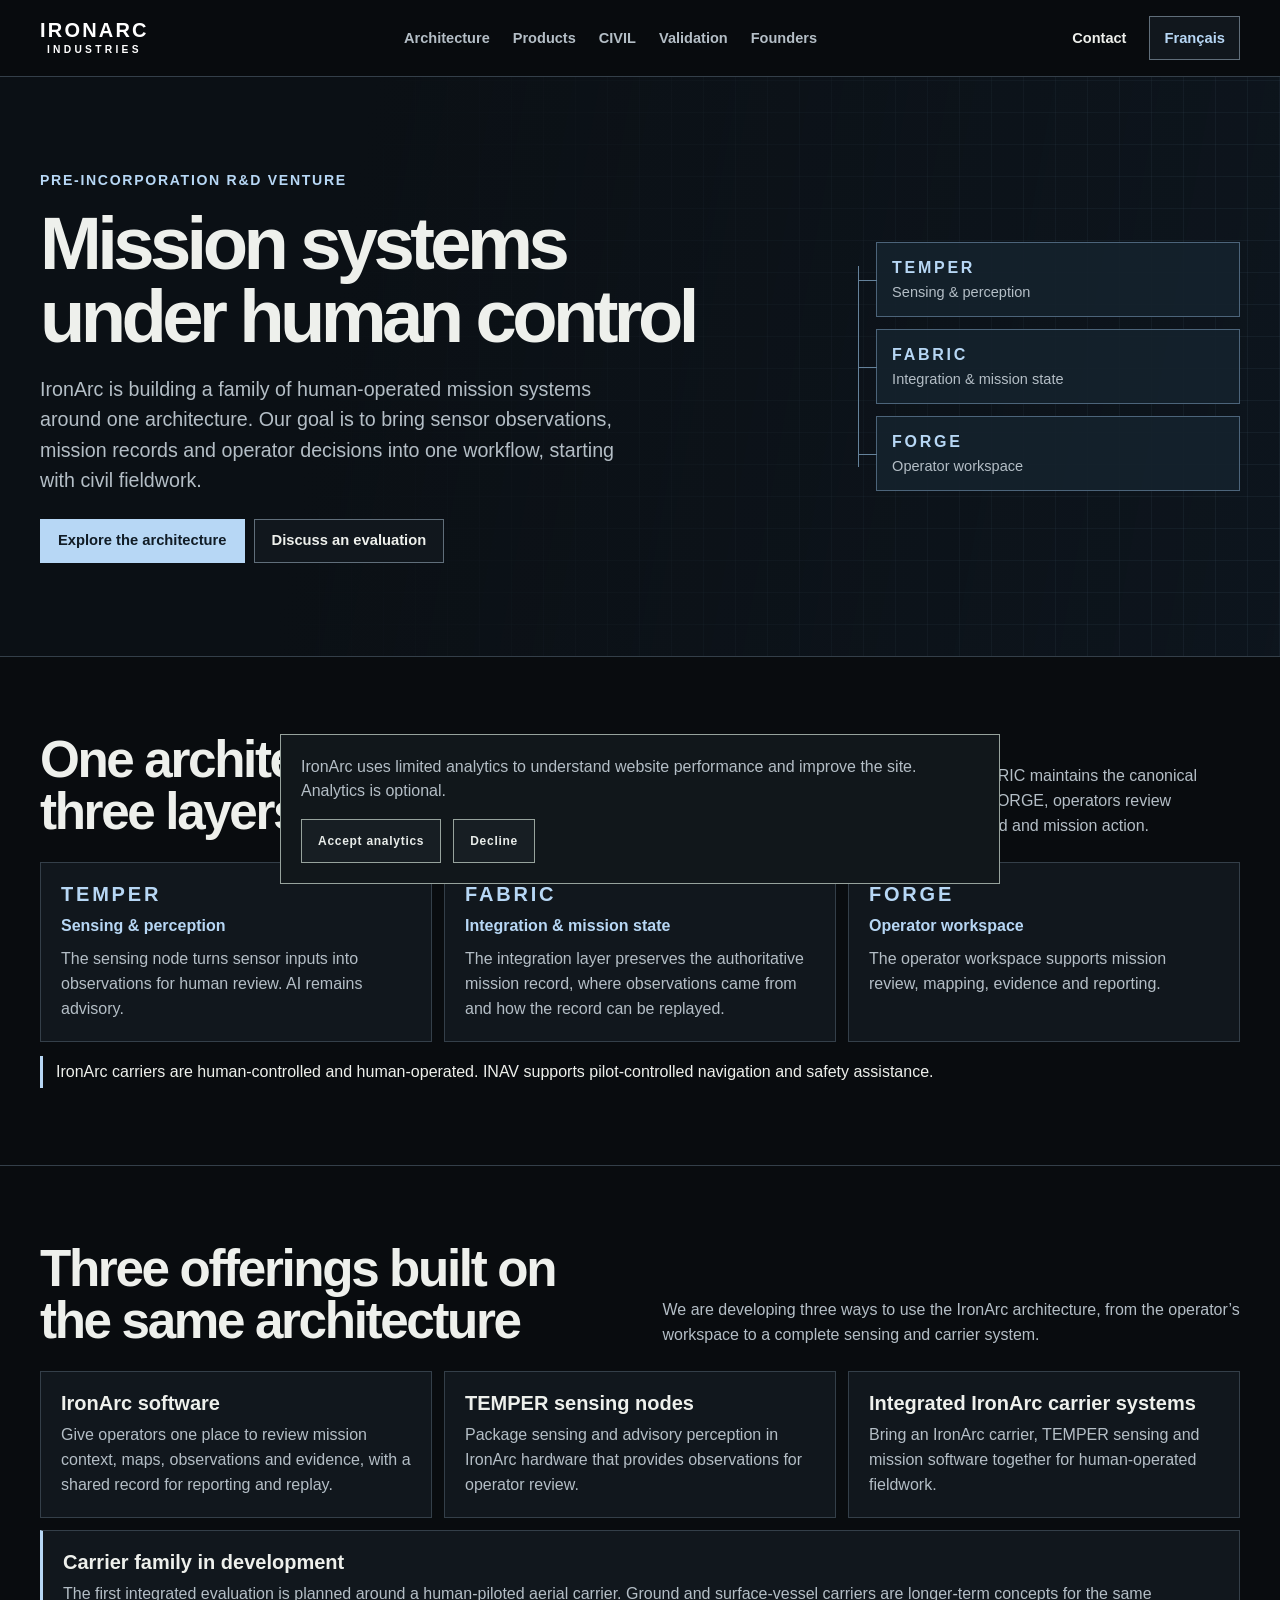
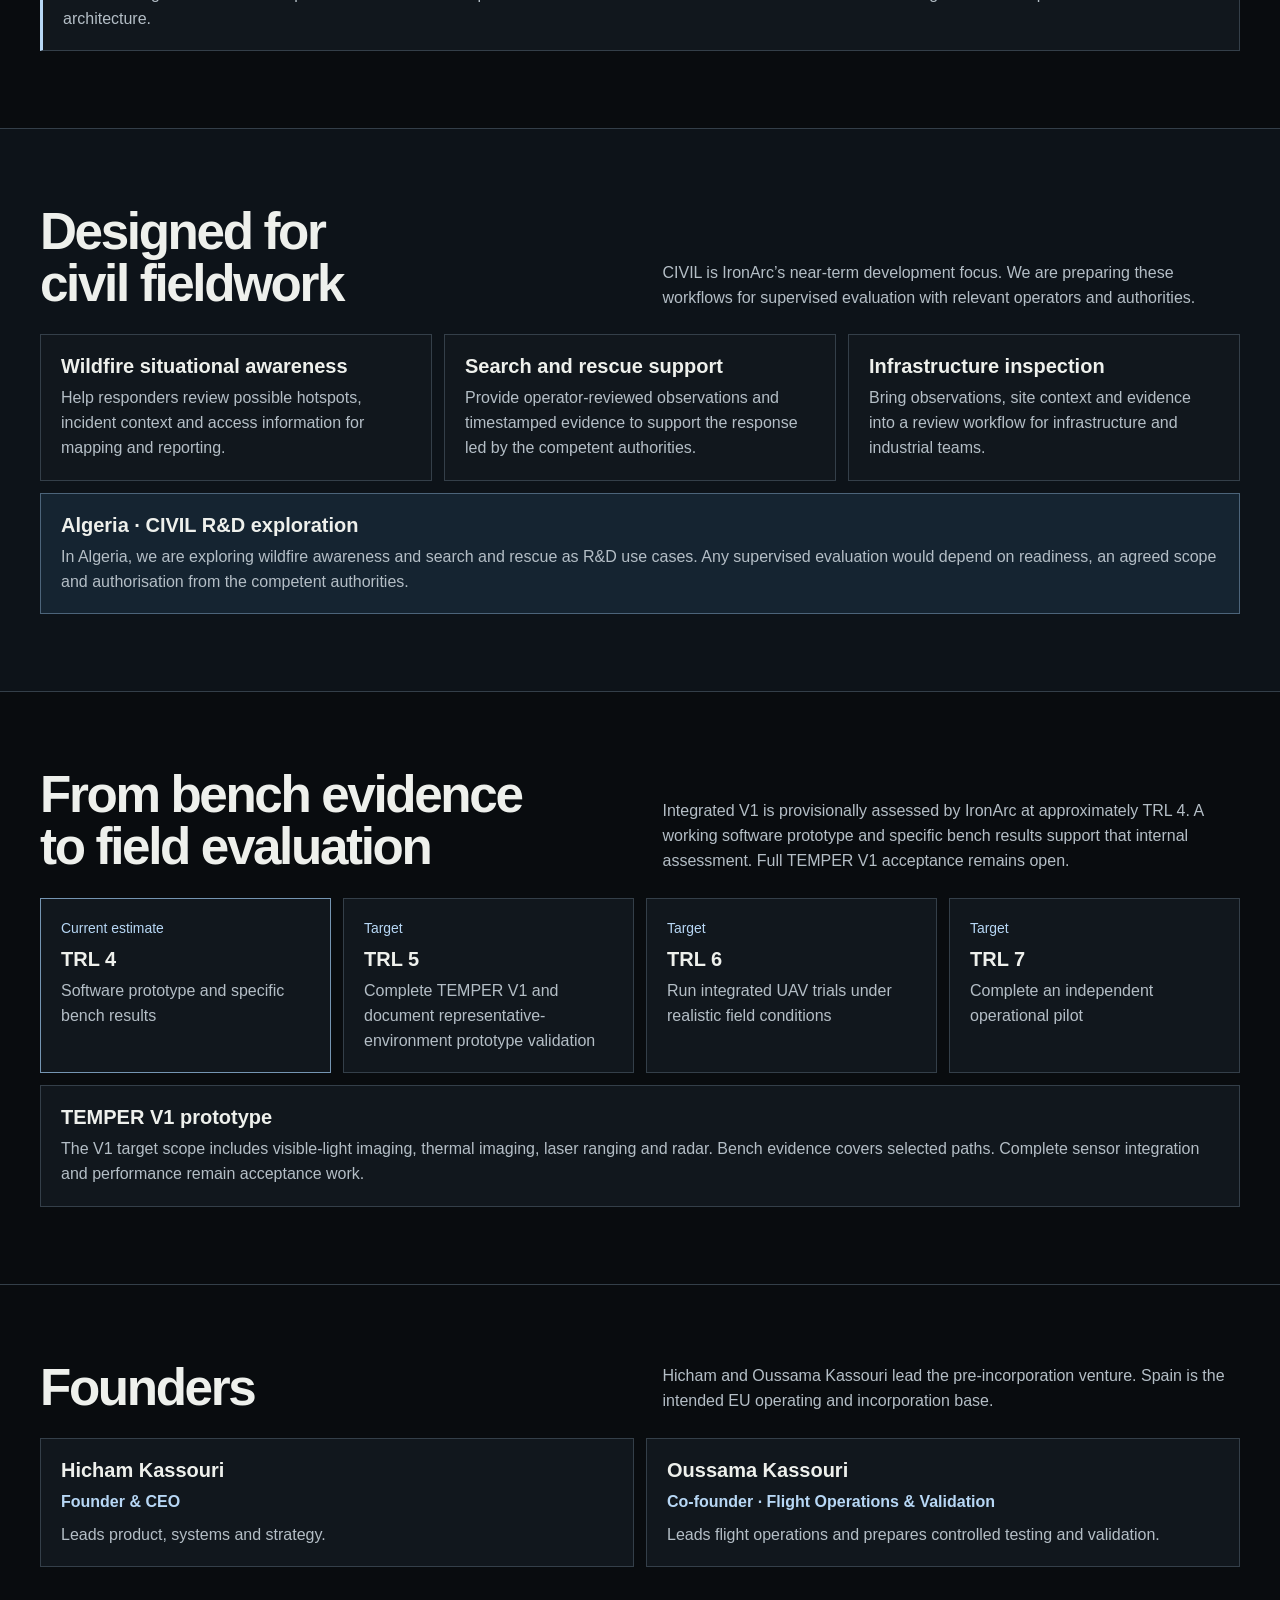
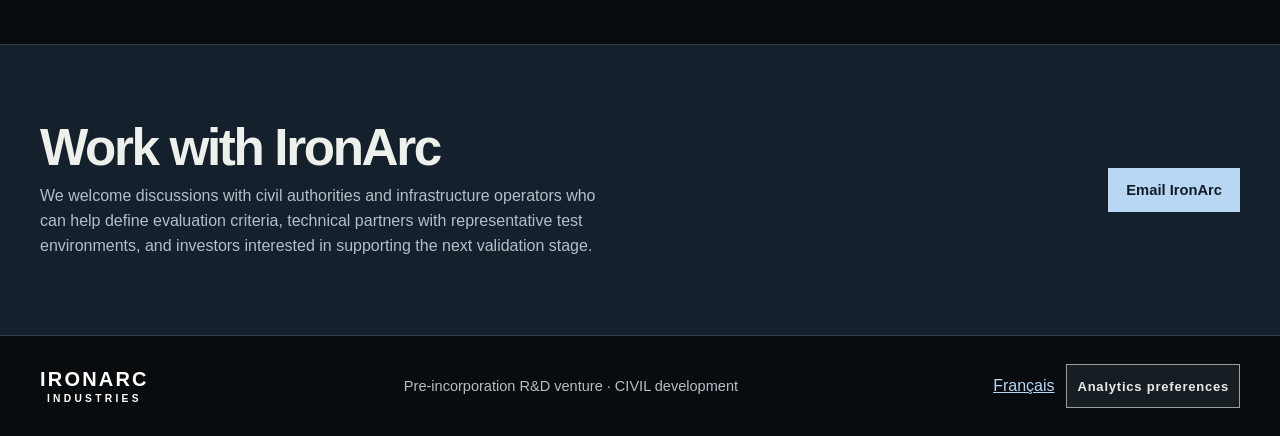
==== commit b4e73157: "Show IronArc’s product ambition in both languages" ====
--- a/index.html
+++ b/index.html
@@ -4,7 +4,7 @@
   <meta charset="utf-8">
   <meta name="viewport" content="width=device-width, initial-scale=1">
   <title>IronArc Industries | Human-operated mission systems</title>
-  <meta name="description" content="IronArc Industries is a pre-incorporation R&amp;D venture developing FORGE, TEMPER and FABRIC for human-operated civil sensing, mission workflows and evidence.">
+  <meta name="description" content="IronArc Industries is a pre-incorporation R&amp;D venture building software, sensing nodes and integrated carriers around one architecture for human-operated missions.">
   <meta name="theme-color" content="#090c0f">
   <link rel="canonical" href="https://ironarcindustries.uk/">
   <link rel="alternate" hreflang="en-GB" href="https://ironarcindustries.uk/">
@@ -20,14 +20,14 @@
   <meta property="og:locale:alternate" content="fr_FR">
   <meta property="og:url" content="https://ironarcindustries.uk/">
   <meta property="og:title" content="IronArc Industries | Human-operated mission systems">
-  <meta property="og:description" content="IronArc Industries is a pre-incorporation R&amp;D venture developing FORGE, TEMPER and FABRIC for human-operated civil sensing, mission workflows and evidence.">
+  <meta property="og:description" content="IronArc Industries is a pre-incorporation R&amp;D venture building software, sensing nodes and integrated carriers around one architecture for human-operated missions.">
   <meta property="og:image" content="https://ironarcindustries.uk/ironarc-social-preview.png">
   <meta property="og:image:width" content="1200">
   <meta property="og:image:height" content="630">
   <meta property="og:image:alt" content="IronArc Industries wordmark with FORGE, TEMPER and FABRIC">
   <meta name="twitter:card" content="summary_large_image">
   <meta name="twitter:title" content="IronArc Industries | Human-operated mission systems">
-  <meta name="twitter:description" content="IronArc Industries is a pre-incorporation R&amp;D venture developing FORGE, TEMPER and FABRIC for human-operated civil sensing, mission workflows and evidence.">
+  <meta name="twitter:description" content="IronArc Industries is a pre-incorporation R&amp;D venture building software, sensing nodes and integrated carriers around one architecture for human-operated missions.">
   <meta name="twitter:image" content="https://ironarcindustries.uk/ironarc-social-preview.png">
   <meta name="twitter:image:alt" content="IronArc Industries wordmark with FORGE, TEMPER and FABRIC">
   <script type="application/ld+json">{
@@ -37,7 +37,7 @@
   "name": "IronArc Industries | Human-operated mission systems",
   "url": "https://ironarcindustries.uk/",
   "inLanguage": "en-GB",
-  "description": "IronArc Industries is a pre-incorporation R&D venture developing FORGE, TEMPER and FABRIC for human-operated civil sensing, mission workflows and evidence.",
+  "description": "IronArc Industries is a pre-incorporation R&D venture building software, sensing nodes and integrated carriers around one architecture for human-operated missions.",
   "publisher": {
     "@type": "Organization",
     "@id": "https://ironarcindustries.uk/#organization",
@@ -53,7 +53,7 @@
   <header class="site-header">
     <div class="wrap topbar">
       <a class="wordmark" href="#top" aria-label="IronArc Industries"><span>IRONARC</span><small>INDUSTRIES</small></a>
-      <nav class="nav" aria-label="Main navigation"><a href="#architecture">Architecture</a><a href="#profiles">CIVIL</a><a href="#proof">Validation</a><a href="#team">Founders</a></nav>
+      <nav class="nav" aria-label="Main navigation"><a href="#architecture">Architecture</a><a href="#products">Products</a><a href="#profiles">CIVIL</a><a href="#proof">Validation</a><a href="#team">Founders</a></nav>
       <div class="top-actions">
         <a class="contact-nav" href="#contact">Contact</a>
         <a class="language" href="/fr/" lang="fr" hreflang="fr" aria-label="Lire le site en français">Français</a>
@@ -66,7 +66,7 @@
         <div>
           <p class="eyebrow">Pre-incorporation R&amp;D venture</p>
           <h1 id="hero-title">Mission systems under human control</h1>
-          <p class="lede">IronArc Industries develops software, sensing nodes and integrated carrier systems for human-operated civil missions. Operators make the decisions. AI helps interpret sensor information.</p>
+          <p class="lede">IronArc is building a family of human-operated mission systems around one architecture. Our goal is to bring sensor observations, mission records and operator decisions into one workflow, starting with civil fieldwork.</p>
           <div class="actions">
             <a class="button primary" href="#architecture">Explore the architecture</a>
             <a class="button" href="#contact" data-analytics-event="partner_invest_click">Discuss an evaluation</a>
@@ -82,14 +82,18 @@
         <p class="note">IronArc carriers are human-controlled and human-operated. INAV supports pilot-controlled navigation and safety assistance.</p>
       </div>
     </section>
+    <section id="products" class="section products">
+      <div class="wrap">
+        <div class="section-head"><h2>Three offerings built on the same architecture</h2><p>We are developing three ways to use the IronArc architecture, from the operator’s workspace to a complete sensing and carrier system.</p></div>
+        <div class="cards"><article class="panel"><h3>IronArc software</h3><p>Give operators one place to review mission context, maps, observations and evidence, with a shared record for reporting and replay.</p></article><article class="panel"><h3>TEMPER sensing nodes</h3><p>Package sensing and advisory perception in IronArc hardware that provides observations for operator review.</p></article><article class="panel"><h3>Integrated IronArc carrier systems</h3><p>Bring an IronArc carrier, TEMPER sensing and mission software together for human-operated fieldwork.</p></article></div>
+        <article class="panel carrier-direction"><h3>Carrier family in development</h3><p>The first integrated evaluation is planned around a human-piloted aerial carrier. Ground and surface-vessel carriers are longer-term concepts for the same architecture.</p></article>
+      </div>
+    </section>
     <section id="profiles" class="section civil">
       <div class="wrap">
         <div class="section-head"><h2>Designed for civil fieldwork</h2><p>CIVIL is IronArc’s near-term development focus. We are preparing these workflows for supervised evaluation with relevant operators and authorities.</p></div>
         <div class="cards application-cards"><article class="panel"><h3>Wildfire situational awareness</h3><p>Help responders review possible hotspots, incident context and access information for mapping and reporting.</p></article><article class="panel"><h3>Search and rescue support</h3><p>Provide operator-reviewed observations and timestamped evidence to support the response led by the competent authorities.</p></article><article class="panel"><h3>Infrastructure inspection</h3><p>Bring observations, site context and evidence into a review workflow for infrastructure and industrial teams.</p></article></div>
-        <div class="split">
-          <article class="panel algeria"><h3>Algeria · CIVIL R&amp;D exploration</h3><p>In Algeria, we are exploring wildfire awareness and search and rescue as R&amp;D use cases. Any supervised evaluation would depend on readiness, an agreed scope and authorisation from the competent authorities.</p></article>
-          <article class="panel offerings"><h3>Products in development</h3><ul><li>IronArc software</li><li>TEMPER sensing nodes</li><li>Combined IronArc carrier systems</li></ul></article>
-        </div>
+        <article class="panel algeria"><h3>Algeria · CIVIL R&amp;D exploration</h3><p>In Algeria, we are exploring wildfire awareness and search and rescue as R&amp;D use cases. Any supervised evaluation would depend on readiness, an agreed scope and authorisation from the competent authorities.</p></article>
       </div>
     </section>
     <section id="proof" class="section">
@@ -107,7 +111,7 @@
     </section>
     <section id="contact" class="section contact">
       <div class="wrap contact-grid">
-        <div><h2>Work with IronArc</h2><p>We welcome enquiries from civil authorities, infrastructure operators, prospective validation partners and investors interested in the development programme.</p></div>
+        <div><h2>Work with IronArc</h2><p>We welcome discussions with civil authorities and infrastructure operators who can help define evaluation criteria, technical partners with representative test environments, and investors interested in supporting the next validation stage.</p></div>
         <a class="button primary" href="mailto:contact@ironarcindustries.uk?subject=IronArc%20Industries%20enquiry" data-analytics-event="contact_click">Email IronArc</a>
       </div>
     </section>
--- a/ironarc.css
+++ b/ironarc.css
@@ -56,7 +56,7 @@
 .cards, .split, .gates { display: grid; gap: 12px; }
 .cards { grid-template-columns: repeat(3,minmax(0,1fr)); }
 .split { grid-template-columns: repeat(2,minmax(0,1fr)); }
-.cards + .split { margin-top: 12px; }
+.cards + .panel { margin-top: 12px; }
 .panel, .gates li { background: var(--surface); border: 1px solid var(--line); padding: 19px 20px; }
 .panel p, .gates p { margin-top: 8px; }
 .panel .role { color: var(--accent); font-weight: 700; }
@@ -64,7 +64,7 @@
 .note { margin-top: 14px; border-left: 3px solid var(--accent); padding: 4px 0 4px 13px; color: var(--text); }
 .civil { background: #0d1319; }
 .algeria { background: #152431; border-color: #4c647a; }
-.offerings ul { color: var(--muted); padding-left: 19px; margin: 8px 0 0; }
+.carrier-direction { border-left: 3px solid var(--accent); }
 .gates { list-style: none; grid-template-columns: repeat(4,minmax(0,1fr)); margin: 0 0 12px; padding: 0; }
 .gates li:first-child { border-color: #7595b2; }
 .gate-status { display: block; color: var(--accent); font-size: .87rem; margin-bottom: 8px; }
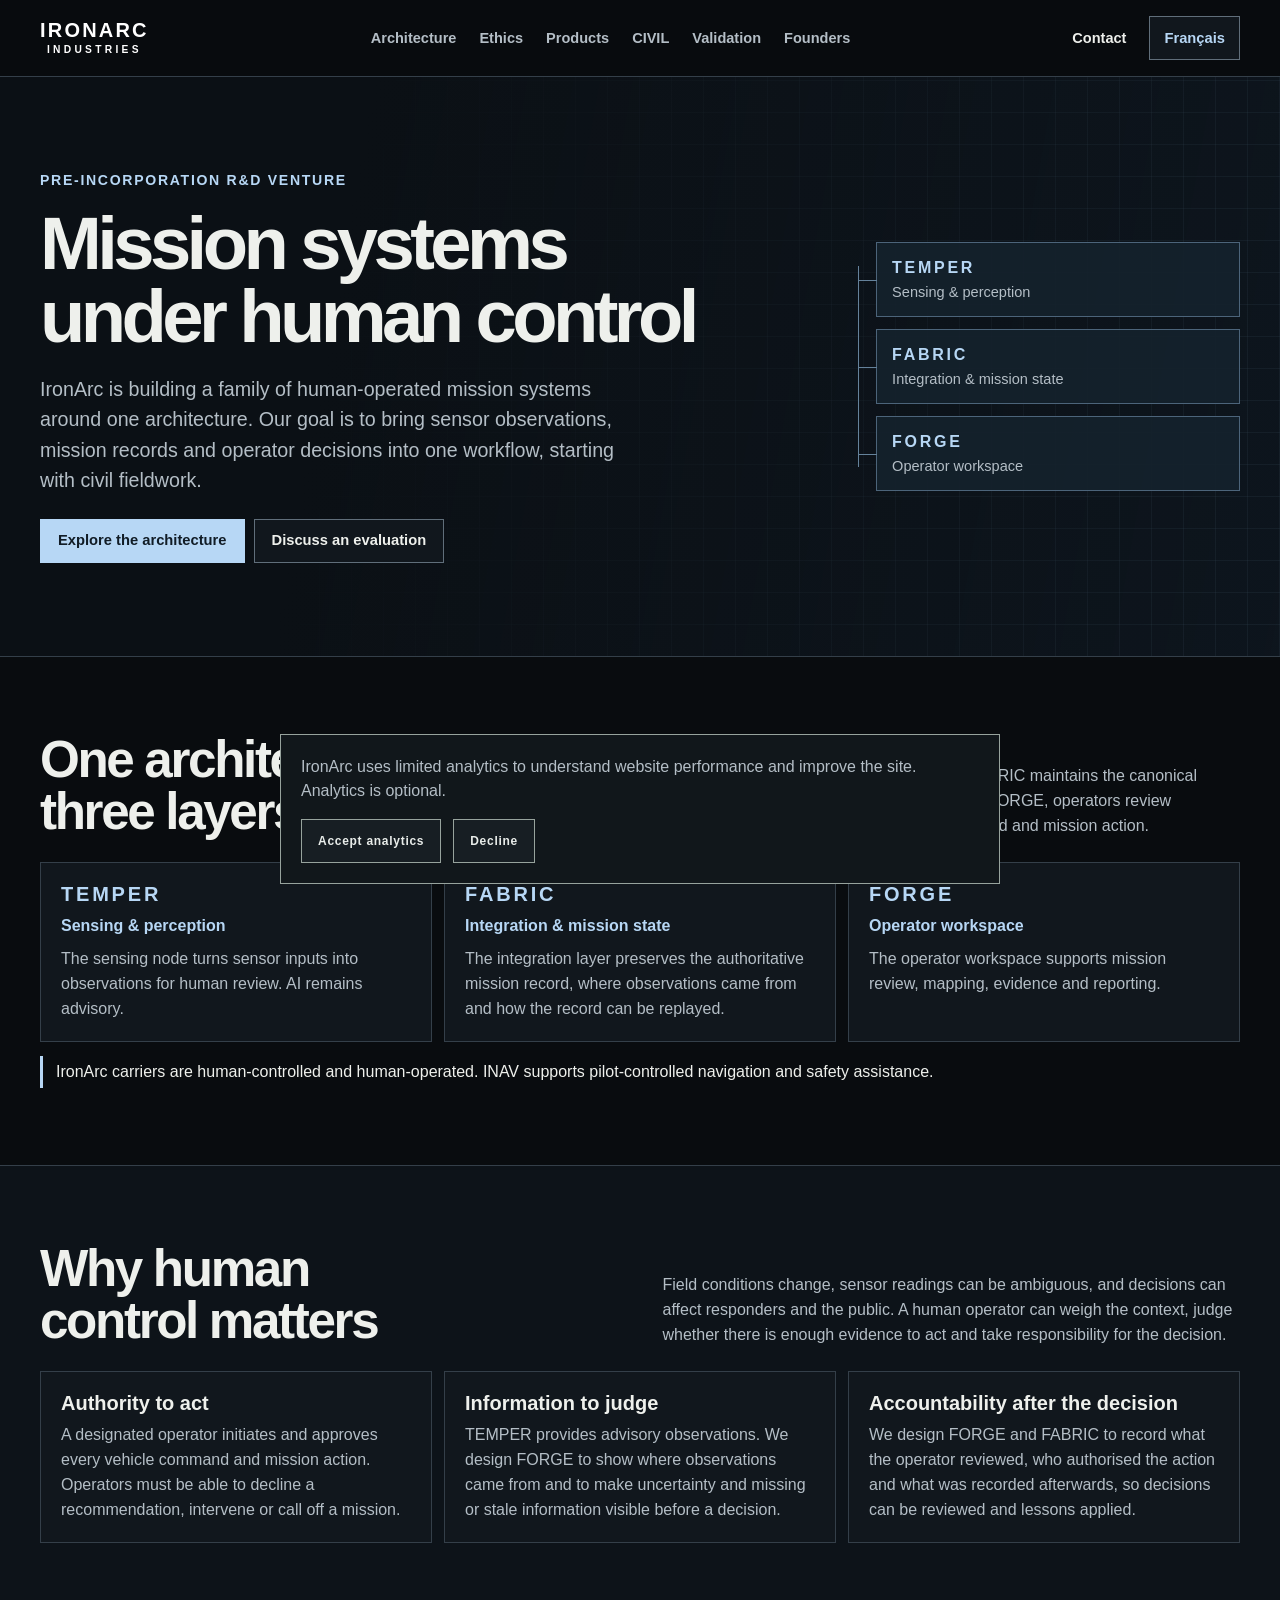
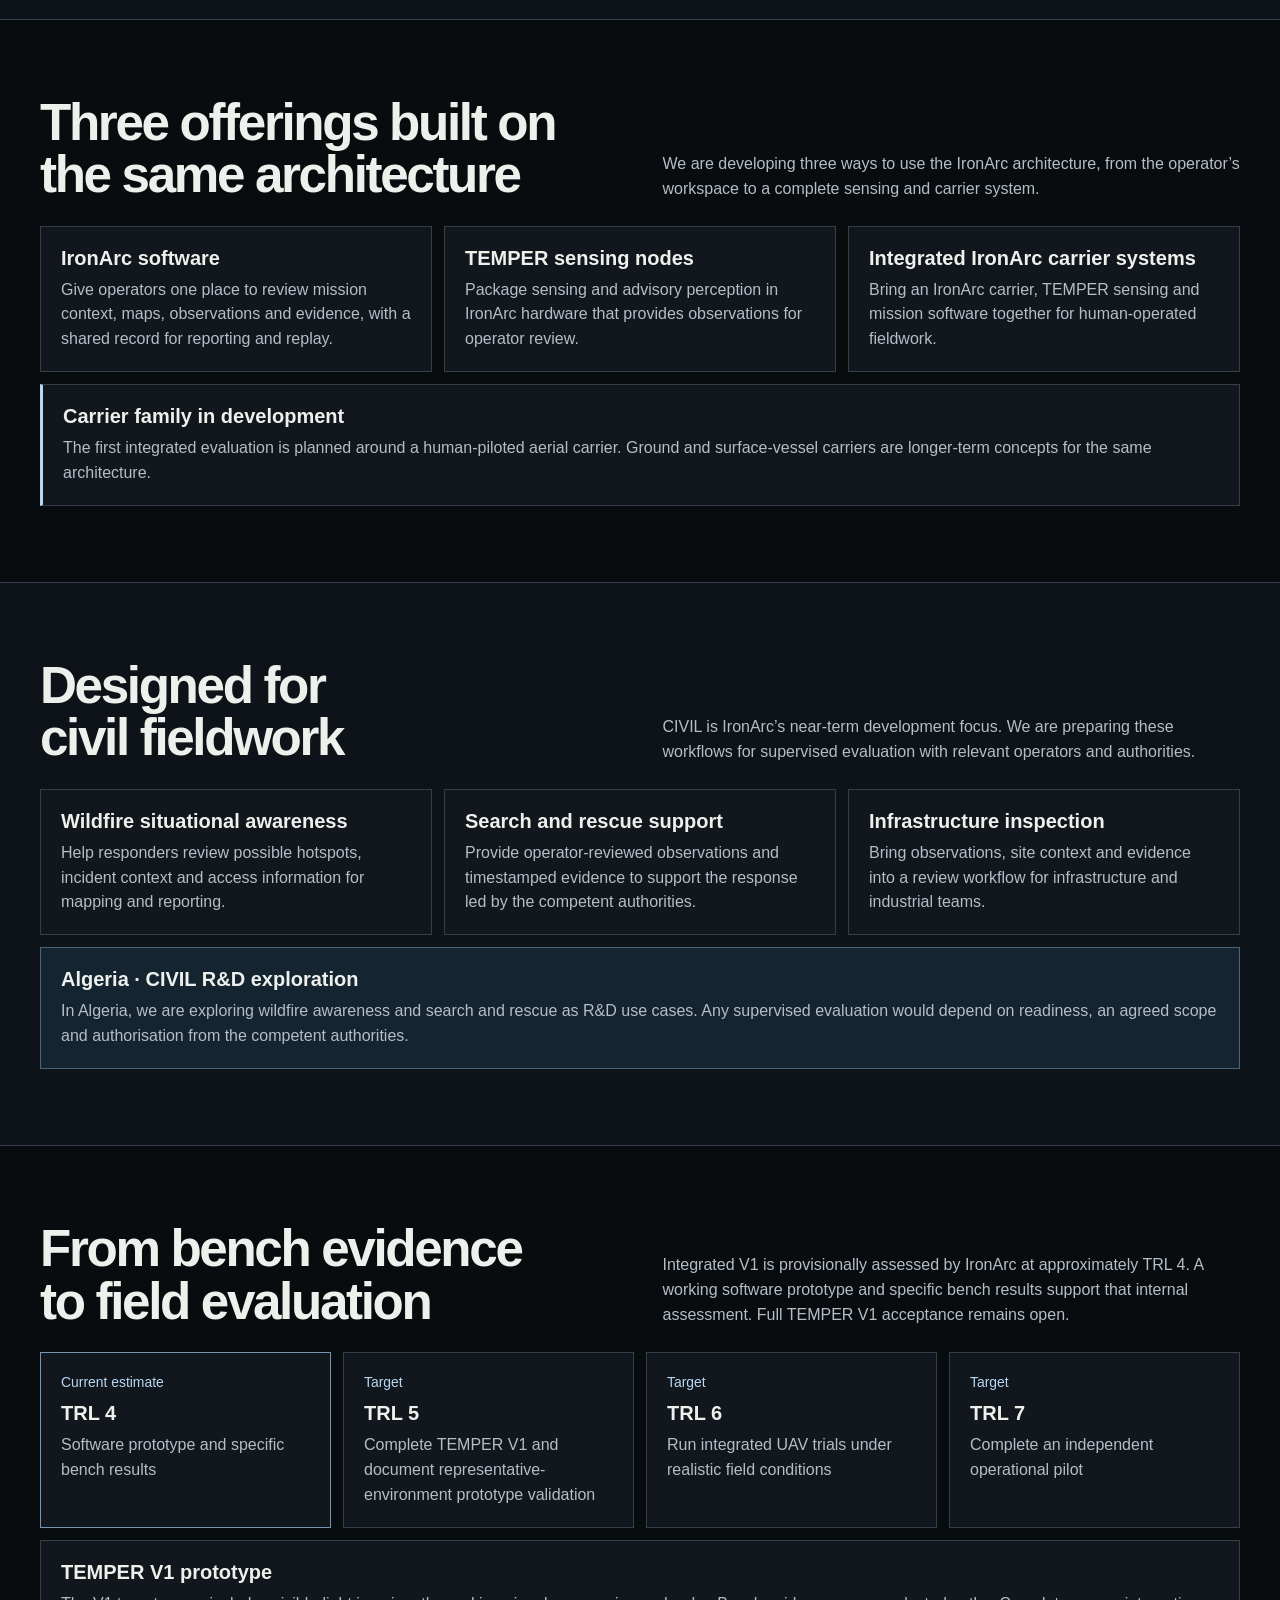
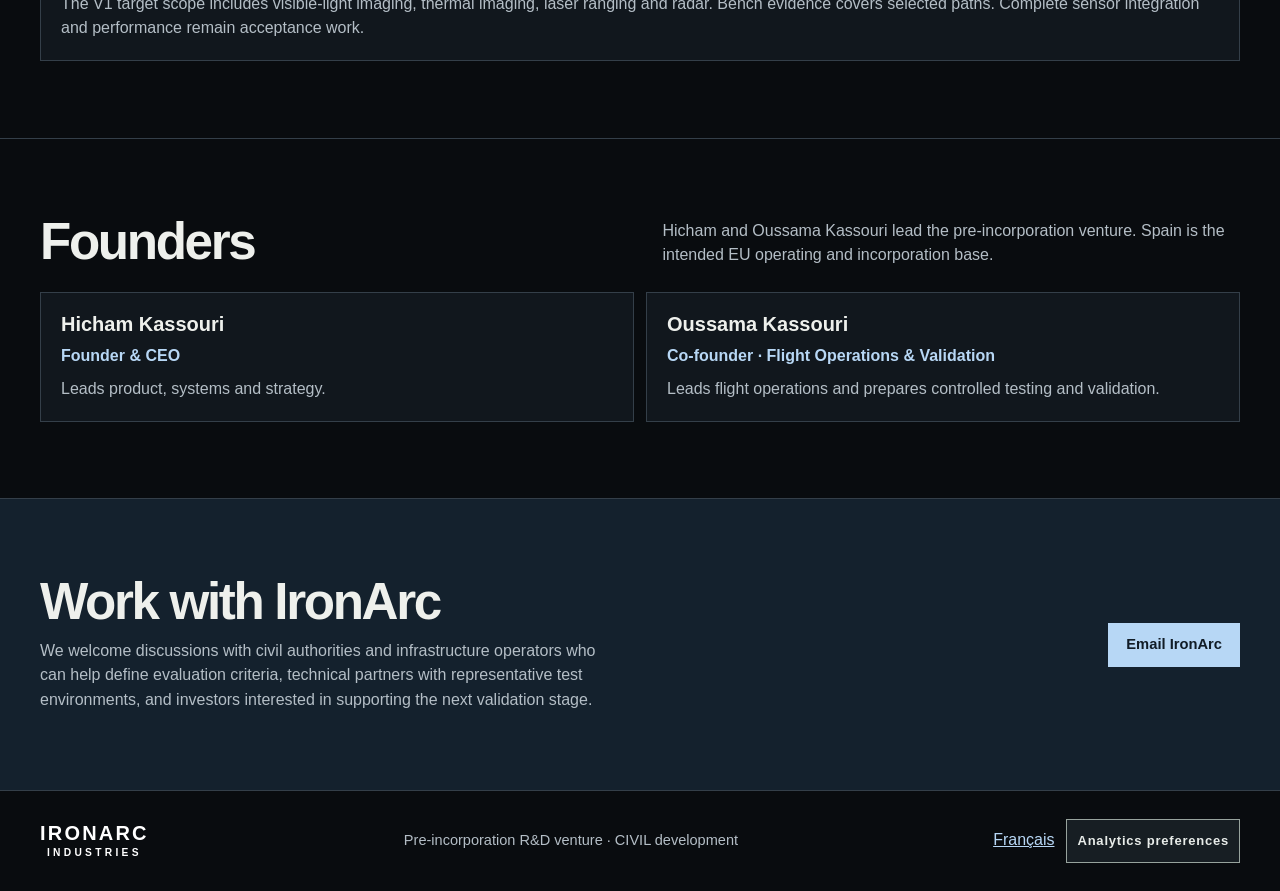
==== commit cfa0b7a2: "Explain meaningful human control and accountability" ====
--- a/index.html
+++ b/index.html
@@ -53,7 +53,7 @@
   <header class="site-header">
     <div class="wrap topbar">
       <a class="wordmark" href="#top" aria-label="IronArc Industries"><span>IRONARC</span><small>INDUSTRIES</small></a>
-      <nav class="nav" aria-label="Main navigation"><a href="#architecture">Architecture</a><a href="#products">Products</a><a href="#profiles">CIVIL</a><a href="#proof">Validation</a><a href="#team">Founders</a></nav>
+      <nav class="nav" aria-label="Main navigation"><a href="#architecture">Architecture</a><a href="#ethics">Ethics</a><a href="#products">Products</a><a href="#profiles">CIVIL</a><a href="#proof">Validation</a><a href="#team">Founders</a></nav>
       <div class="top-actions">
         <a class="contact-nav" href="#contact">Contact</a>
         <a class="language" href="/fr/" lang="fr" hreflang="fr" aria-label="Lire le site en français">Français</a>
@@ -80,6 +80,12 @@
         <div class="section-head"><h2>One architecture, three layers</h2><p>TEMPER produces advisory observations. FABRIC maintains the canonical mission record and preserves provenance. In FORGE, operators review information and approve every vehicle command and mission action.</p></div>
         <div class="cards layers"><article class="panel"><h3>TEMPER</h3><p class="role">Sensing &amp; perception</p><p>The sensing node turns sensor inputs into observations for human review. AI remains advisory.</p></article><article class="panel"><h3>FABRIC</h3><p class="role">Integration &amp; mission state</p><p>The integration layer preserves the authoritative mission record, where observations came from and how the record can be replayed.</p></article><article class="panel"><h3>FORGE</h3><p class="role">Operator workspace</p><p>The operator workspace supports mission review, mapping, evidence and reporting.</p></article></div>
         <p class="note">IronArc carriers are human-controlled and human-operated. INAV supports pilot-controlled navigation and safety assistance.</p>
+      </div>
+    </section>
+    <section id="ethics" class="section ethics">
+      <div class="wrap">
+        <div class="section-head"><h2>Why human control matters</h2><p>Field conditions change, sensor readings can be ambiguous, and decisions can affect responders and the public. A human operator can weigh the context, judge whether there is enough evidence to act and take responsibility for the decision.</p></div>
+        <div class="cards"><article class="panel"><h3>Authority to act</h3><p>A designated operator initiates and approves every vehicle command and mission action. Operators must be able to decline a recommendation, intervene or call off a mission.</p></article><article class="panel"><h3>Information to judge</h3><p>TEMPER provides advisory observations. We design FORGE to show where observations came from and to make uncertainty and missing or stale information visible before a decision.</p></article><article class="panel"><h3>Accountability after the decision</h3><p>We design FORGE and FABRIC to record what the operator reviewed, who authorised the action and what was recorded afterwards, so decisions can be reviewed and lessons applied.</p></article></div>
       </div>
     </section>
     <section id="products" class="section products">
--- a/ironarc.css
+++ b/ironarc.css
@@ -62,7 +62,7 @@
 .panel .role { color: var(--accent); font-weight: 700; }
 .layers h3 { color: var(--accent); letter-spacing: .14em; }
 .note { margin-top: 14px; border-left: 3px solid var(--accent); padding: 4px 0 4px 13px; color: var(--text); }
-.civil { background: #0d1319; }
+.civil, .ethics { background: #0d1319; }
 .algeria { background: #152431; border-color: #4c647a; }
 .carrier-direction { border-left: 3px solid var(--accent); }
 .gates { list-style: none; grid-template-columns: repeat(4,minmax(0,1fr)); margin: 0 0 12px; padding: 0; }
